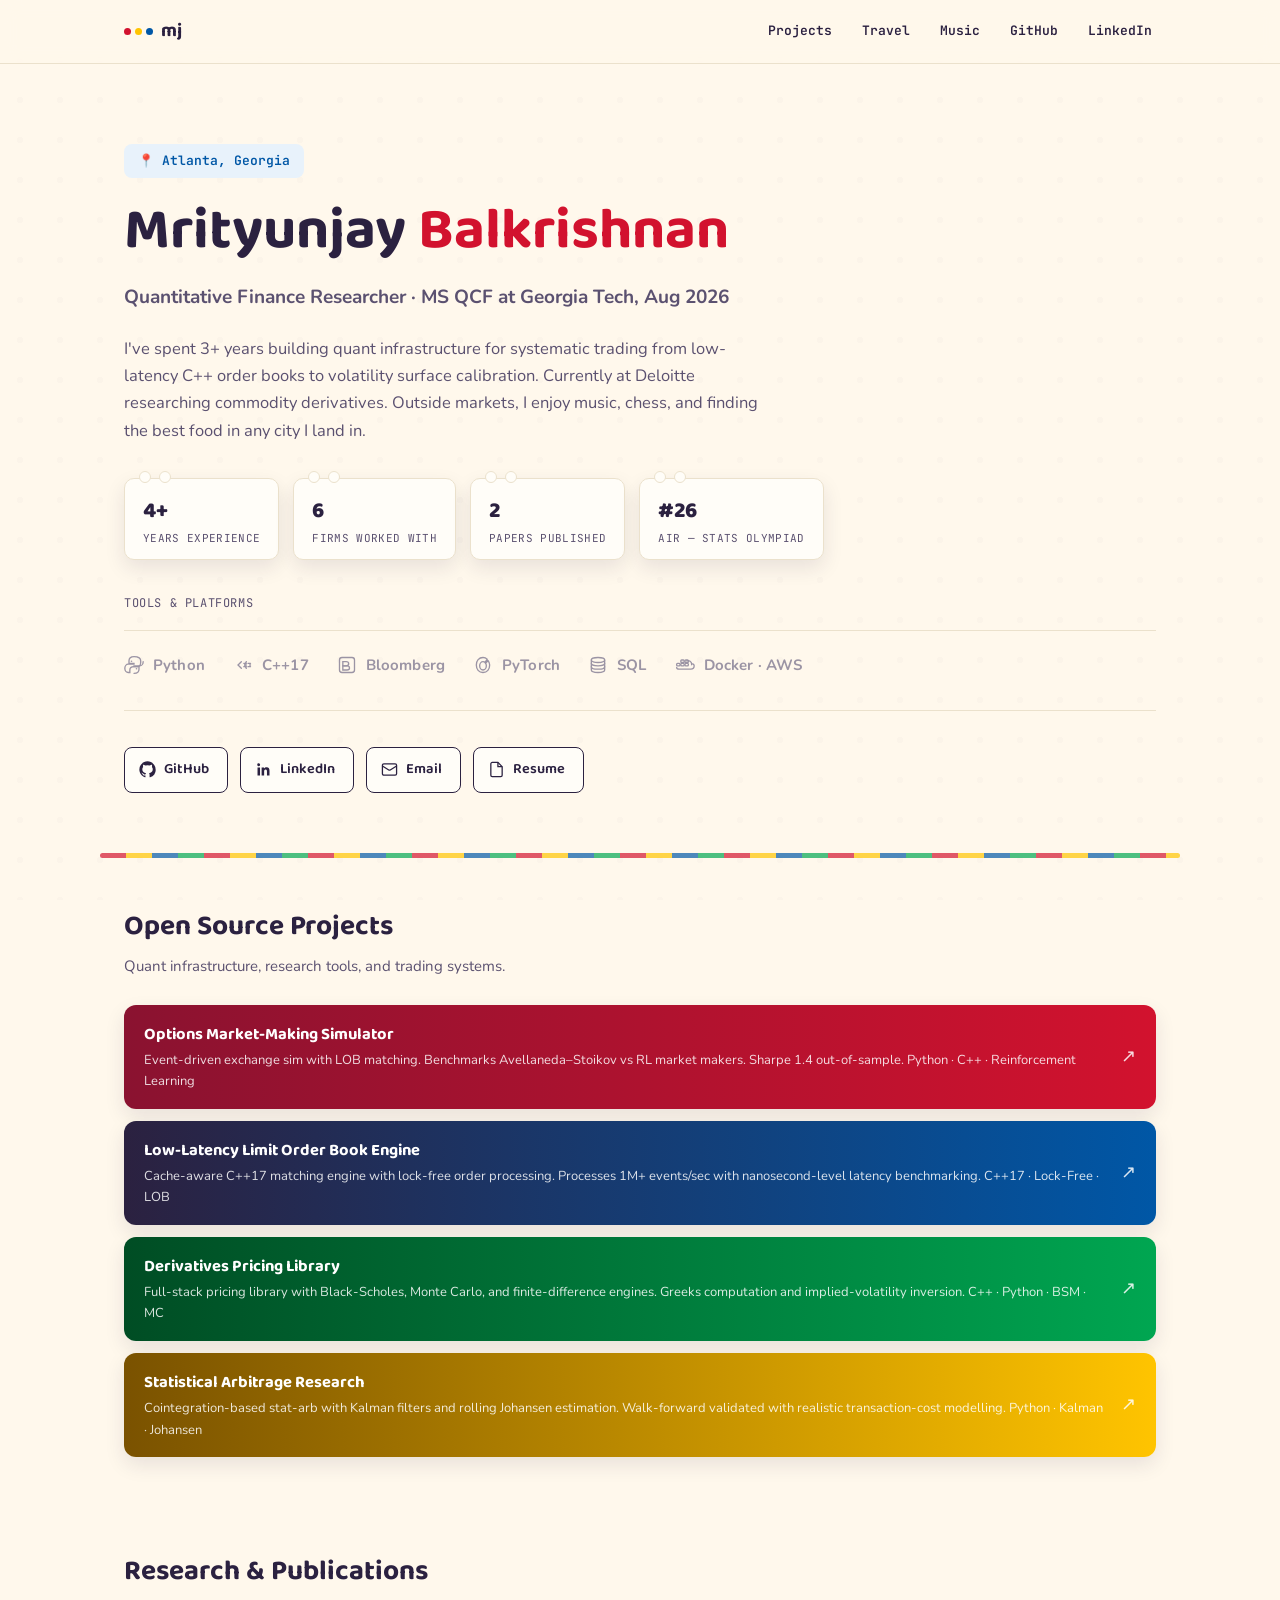
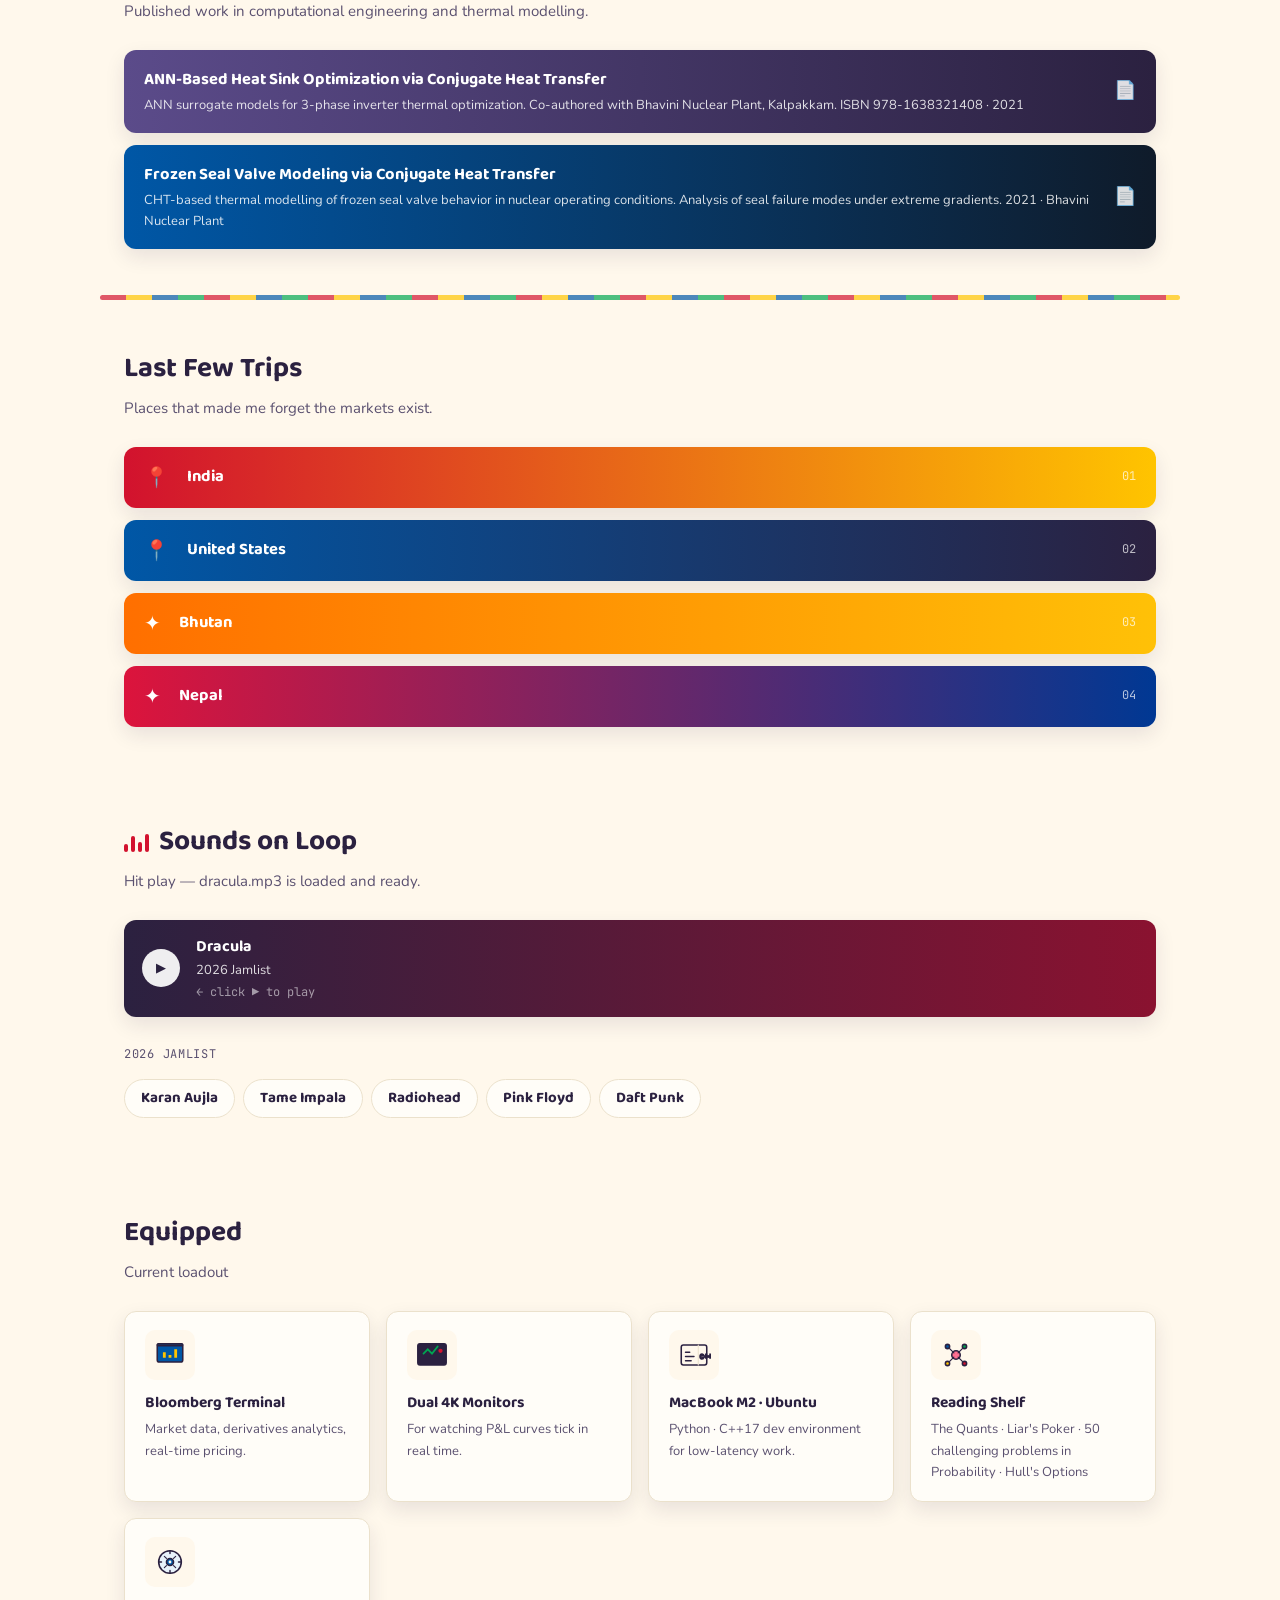
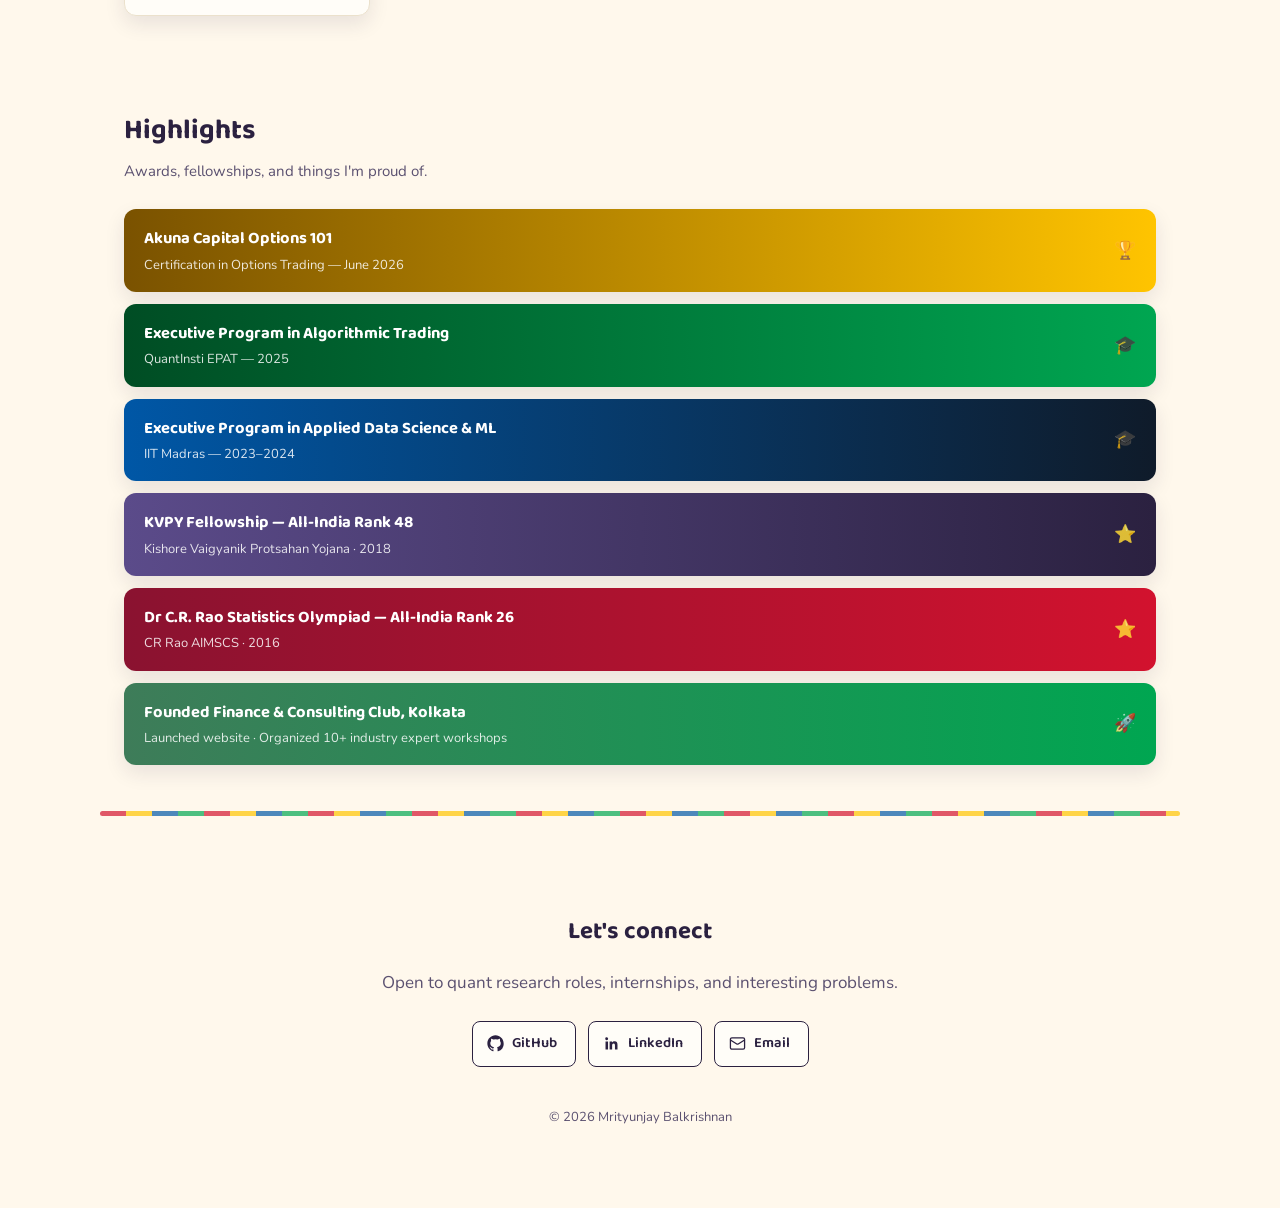
==== index.html @ e0da4887 "Update index.html" ====
<!DOCTYPE html>
<html lang="en">
<head>
<meta charset="UTF-8">
<meta name="viewport" content="width=device-width, initial-scale=1.0">
<meta name="description" content="Mrityunjay Balkrishnan — Quantitative Finance researcher and systematic trader. Derivatives, volatility modeling, low-latency systems. MS QCF at Georgia Tech 2026.">
<meta name="msapplication-TileColor" content="#D2122E">
<meta name="theme-color" content="#FFF8EC">
<title>Mrityunjay Balkrishnan — Quantitative Finance</title>
<link rel="preconnect" href="https://fonts.googleapis.com">
<link href="https://fonts.googleapis.com/css2?family=Baloo+2:wght@500;600;700;800&family=Nunito:ital,wght@0,400;0,600;0,700;0,800;1,600&family=JetBrains+Mono:wght@400;600&display=swap" rel="stylesheet">
<style>
:root{
  --cream:#FFF8EC;
  --paper:#FFFDF8;
  --ink:#2B2140;
  --ink-soft:#5B5170;
  --brick-red:#D2122E;
  --brick-blue:#0057A6;
  --brick-yellow:#FFC400;
  --brick-green:#00A651;
  --pink:#FF6F91;
  --line:#EBE1CC;
  --shadow:0 8px 20px rgba(43,33,64,0.10);
}
*{box-sizing:border-box;}
html{scroll-behavior:smooth;}
body{
  margin:0;
  background:var(--cream);
  color:var(--ink);
  font-family:'Nunito',sans-serif;
  font-size:17px;
  line-height:1.65;
  overflow-x:hidden;
}
h1,h2,h3,.brand{font-family:'Baloo 2',cursive;font-weight:700;color:var(--ink);margin:0;}
.mono{font-family:'JetBrains Mono',monospace;}
a{color:inherit;}

/* dot-grid background */
.brick-bg{
  position:fixed;inset:0;z-index:-1;
  background-image:radial-gradient(circle at 20px 20px,rgba(43,33,64,0.03) 3px,transparent 3px);
  background-size:40px 40px;
  opacity:0.5;
}

/* ── NAV ─────────────────────────── */
nav{
  position:sticky;top:0;z-index:50;
  background:rgba(255,248,236,0.9);
  backdrop-filter:blur(10px);
  border-bottom:1.5px solid var(--line);
}
.nav-inner{
  max-width:1080px;margin:0 auto;padding:14px 24px;
  display:flex;align-items:center;justify-content:space-between;
}
.brand{font-size:19px;display:flex;align-items:center;gap:8px;}
.brand-studs{display:inline-flex;gap:4px;}
.brand-studs span{width:7px;height:7px;border-radius:50%;display:inline-block;}
.brand-studs span:nth-child(1){background:var(--brick-red);}
.brand-studs span:nth-child(2){background:var(--brick-yellow);}
.brand-studs span:nth-child(3){background:var(--brick-blue);}
.navlinks{display:flex;gap:22px;font-family:'JetBrains Mono',monospace;font-size:13px;font-weight:600;}
.navlinks a{text-decoration:none;padding:6px 4px;border-bottom:2px solid transparent;transition:border-color .2s,color .2s;}
.navlinks a:hover{border-color:var(--brick-red);color:var(--brick-red);}
@media(max-width:640px){.navlinks .hide-sm{display:none;}}

/* ── HERO ────────────────────────── */
.hero{position:relative;max-width:1080px;margin:0 auto;padding:80px 24px 60px;}
.eyebrow{
  display:inline-flex;align-items:center;gap:8px;
  font-family:'JetBrains Mono',monospace;font-size:13px;font-weight:600;
  color:var(--brick-blue);background:#E8F2FB;padding:6px 14px;border-radius:8px;margin-bottom:22px;
}
.hero h1{font-size:clamp(36px,5.5vw,58px);line-height:1.08;margin-bottom:8px;}
.hero h1 .accent{color:var(--brick-red);}
.hero-role{font-size:clamp(16px,2vw,19px);color:var(--ink-soft);font-weight:700;margin-bottom:22px;}
.hero-intro{max-width:640px;font-size:16.5px;color:var(--ink-soft);margin-bottom:34px;}

/* stat bricks */
.stat-row{display:flex;flex-wrap:wrap;gap:14px;margin-bottom:34px;}
.stat-brick{
  position:relative;background:var(--paper);border:1.5px solid var(--line);
  border-radius:10px;padding:14px 18px 12px;box-shadow:var(--shadow);min-width:150px;
}
.stat-brick .studs{position:absolute;top:-8px;left:14px;display:flex;gap:8px;}
.stat-brick .studs span{width:12px;height:12px;border-radius:50%;border:1.5px solid var(--line);background:var(--paper);display:block;}
.stat-brick .num{font-family:'Baloo 2',cursive;font-size:22px;font-weight:800;}
.stat-brick .label{font-family:'JetBrains Mono',monospace;font-size:11px;color:var(--ink-soft);text-transform:uppercase;letter-spacing:.03em;}

/* tools row */
.tools-label{font-family:'JetBrains Mono',monospace;font-size:12px;color:var(--ink-soft);text-transform:uppercase;letter-spacing:.05em;margin-bottom:16px;}
.tools-row{
  display:flex;flex-wrap:wrap;align-items:center;gap:28px;
  padding:22px 0 32px;border-top:1.5px solid var(--line);border-bottom:1.5px solid var(--line);
  margin-bottom:36px;
}
.tool-mark{display:flex;align-items:center;gap:9px;color:#8a8398;opacity:.85;transition:opacity .15s,color .15s;}
.tool-mark:hover{opacity:1;color:var(--ink);}
.tool-mark svg{display:block;}
.tool-mark .tool-name{font-weight:700;font-size:15px;letter-spacing:.01em;}

/* social buttons */
.social-row{display:flex;gap:12px;flex-wrap:wrap;}
.social-btn{
  display:inline-flex;align-items:center;gap:8px;text-decoration:none;
  font-family:'Baloo 2',cursive;font-weight:600;font-size:14.5px;
  padding:10px 18px 10px 14px;border-radius:8px;border:1.5px solid var(--ink);
  background:var(--paper);color:var(--ink);transition:background .15s,color .15s;
}
.social-btn:hover{background:var(--ink);color:var(--cream);}
.social-btn svg{display:block;flex-shrink:0;}

/* ── SECTIONS ────────────────────── */
.section{max-width:1080px;margin:0 auto;padding:46px 24px;}
.section-head{margin-bottom:26px;}
.section-head h2{font-size:clamp(22px,3vw,28px);}
.section-sub{color:var(--ink-soft);font-size:15px;margin-top:4px;}

/* LEGO stripe divider */
.divider{
  height:5px;max-width:1080px;margin:0 auto;
  background:repeating-linear-gradient(90deg,var(--brick-red) 0 26px,var(--brick-yellow) 26px 52px,var(--brick-blue) 52px 78px,var(--brick-green) 78px 104px);
  border-radius:3px;opacity:.7;
}

/* EQ animation for Music header */
.section-eq{display:inline-flex;align-items:flex-end;gap:3px;height:20px;margin-right:10px;vertical-align:middle;}
.section-eq span{width:4px;background:var(--brick-red);border-radius:2px;display:inline-block;animation:eqBounce 1s ease-in-out infinite;}
.section-eq span:nth-child(1){height:8px;animation-delay:-0.9s;}
.section-eq span:nth-child(2){height:16px;animation-delay:-0.5s;}
.section-eq span:nth-child(3){height:10px;animation-delay:-0.7s;}
.section-eq span:nth-child(4){height:18px;animation-delay:-0.2s;}
@keyframes eqBounce{0%,100%{transform:scaleY(0.4);}50%{transform:scaleY(1);}}

/* ── RECT ROWS (Projects, Research, Highlights) ── */
.rect-list{display:flex;flex-direction:column;gap:12px;}
.rect-row{
  display:flex;align-items:center;gap:16px;border-radius:12px;padding:16px 20px;
  color:#fff;box-shadow:var(--shadow);text-decoration:none;
  opacity:0;transform:translateX(-12px);
  transition:transform .5s ease,opacity .5s ease,box-shadow .2s;
}
.rect-row.revealed{opacity:1;transform:translateX(0);}
a.rect-row:hover{box-shadow:0 14px 26px rgba(43,33,64,.22);}
.rect-info{flex:1;min-width:0;}
.rect-title{font-family:'Baloo 2',cursive;font-weight:700;font-size:16.5px;}
.rect-desc{font-size:13px;color:rgba(255,255,255,.85);margin-top:2px;}
.rect-arrow{flex-shrink:0;opacity:.85;font-size:18px;}

/* ── SONG ROWS (Music) ── */
.song-list{display:flex;flex-direction:column;gap:12px;margin-bottom:28px;}
.song-row{
  display:flex;align-items:center;gap:16px;border-radius:12px;padding:14px 18px;
  color:#fff;box-shadow:var(--shadow);
  opacity:0;transform:translateX(-12px);
  transition:transform .5s ease,opacity .5s ease;
}
.song-row.revealed{opacity:1;transform:translateX(0);}
.play-btn{
  width:38px;height:38px;border-radius:50%;flex-shrink:0;cursor:pointer;
  background:rgba(255,255,255,.92);color:var(--ink);border:none;padding:0;
  display:flex;align-items:center;justify-content:center;font-size:13px;font-family:inherit;
  transition:transform .15s,background .15s;
}
.play-btn:hover{transform:scale(1.08);}
.play-btn.playing{background:var(--brick-yellow);}
.song-info{flex:1;min-width:0;}
.song-title{font-family:'Baloo 2',cursive;font-weight:700;font-size:16px;}
.song-artist{font-size:13px;color:rgba(255,255,255,.85);}
.song-note{font-size:12px;color:rgba(255,255,255,.55);margin-top:2px;font-family:'JetBrains Mono',monospace;}

/* Jamlist artist pills */
.jam-label{font-family:'JetBrains Mono',monospace;font-size:12px;color:var(--ink-soft);text-transform:uppercase;letter-spacing:.06em;margin-bottom:14px;}
.jam-grid{display:flex;flex-wrap:wrap;gap:8px;}
.jam-pill{
  font-family:'Baloo 2',cursive;font-weight:700;font-size:15px;
  background:var(--paper);border:1.5px solid var(--line);
  border-radius:100px;padding:6px 16px;color:var(--ink);
  transition:background .15s,border-color .15s;cursor:default;
}
.jam-pill:hover{background:var(--ink);color:var(--cream);border-color:var(--ink);}

/* ── TRIP ROWS (Travel) ── */
.trip-list{display:flex;flex-direction:column;gap:12px;}
.trip-row{
  display:flex;align-items:center;gap:18px;border-radius:12px;
  padding:14px 20px;box-shadow:var(--shadow);color:#fff;
  opacity:0;transform:translateX(-12px);
  transition:transform .5s ease,opacity .5s ease;
}
.trip-row.revealed{opacity:1;transform:translateX(0);}
.trip-row .pin{font-size:20px;flex-shrink:0;}
.trip-row .trip-name{font-family:'Baloo 2',cursive;font-weight:700;font-size:16.5px;flex:1;}
.trip-row .trip-idx{font-family:'JetBrains Mono',monospace;font-size:12px;color:rgba(255,255,255,.7);}

/* ── WISH-CARDS (Stack/Equipped) ── */
.wish-grid{display:grid;grid-template-columns:repeat(auto-fill,minmax(210px,1fr));gap:16px;}
.wish-card{
  background:var(--paper);border:1.5px solid var(--line);border-radius:12px;padding:18px 20px;
  box-shadow:var(--shadow);color:var(--ink);display:block;text-decoration:none;
  transition:transform .2s,opacity .4s,box-shadow .2s;
  opacity:0;transform:translateY(10px);
}
.wish-card.revealed{opacity:1;transform:translateY(0);}
.wish-card:hover{transform:translateY(-4px);box-shadow:0 14px 24px rgba(43,33,64,.18);}
.wish-card .icon-box{width:50px;height:50px;margin-bottom:10px;border-radius:10px;background:var(--cream);display:flex;align-items:center;justify-content:center;}
.wish-card h3{font-size:15.5px;margin-bottom:4px;}
.wish-card p{font-size:13px;color:var(--ink-soft);margin:0;}

/* ── FOOTER ────────────────────── */
footer{max-width:1080px;margin:60px auto 0;padding:36px 24px 56px;text-align:center;}
footer h2{font-size:24px;margin-bottom:8px;}
footer p{color:var(--ink-soft);margin-bottom:24px;}

::selection{background:var(--brick-yellow);color:var(--ink);}
@media(prefers-reduced-motion:reduce){*{animation:none!important;transition:none!important;}}

/* ── RESPONSIVE ─────────────────── */
@media(max-width:600px){
  .hero{padding:56px 18px 40px;}
  .section{padding:34px 18px;}
  .stat-brick{min-width:0;flex:1 1 calc(50% - 7px);}
  .tools-row{gap:18px 24px;}
  .social-btn{flex:1 1 auto;justify-content:center;}
  .wish-grid{grid-template-columns:1fr 1fr;}
}
</style>
</head>
<body>

<div class="brick-bg"></div>

<!-- ── NAV ──────────────────────────────────────── -->
<nav>
  <div class="nav-inner">
    <div class="brand">
      <span class="brand-studs"><span></span><span></span><span></span></span>
      mj
    </div>
    <div class="navlinks">
      <a href="#projects" class="hide-sm">Projects</a>
      <a href="#travel" class="hide-sm">Travel</a>
      <a href="#music">Music</a>
      <a href="https://github.com/Mj2603" target="_blank" rel="noopener">GitHub</a>
      <a href="https://www.linkedin.com/in/mj2603/" target="_blank" rel="noopener">LinkedIn</a>
    </div>
  </div>
</nav>

<!-- ── HERO ─────────────────────────────────────── -->
<header class="hero">
  <span class="eyebrow">📍 Atlanta, Georgia</span>
  <h1>Mrityunjay <span class="accent">Balkrishnan</span></h1>
  <p class="hero-role">Quantitative Finance Researcher · MS QCF at Georgia Tech, Aug 2026</p>
  <p class="hero-intro">
    I've spent 3+ years building quant infrastructure for systematic trading from low-latency
    C++ order books to volatility surface calibration. Currently at Deloitte researching
    commodity derivatives. Outside markets, I enjoy music, chess, and finding the best food
    in any city I land in.
  </p>

  <div class="stat-row">
    <div class="stat-brick">
      <span class="studs"><span></span><span></span></span>
      <div class="num mono">4+</div>
      <div class="label">Years Experience</div>
    </div>
    <div class="stat-brick">
      <span class="studs"><span></span><span></span></span>
      <div class="num mono">6</div>
      <div class="label">Firms Worked With</div>
    </div>
    <div class="stat-brick">
      <span class="studs"><span></span><span></span></span>
      <div class="num mono">2</div>
      <div class="label">Papers Published</div>
    </div>
    <div class="stat-brick">
      <span class="studs"><span></span><span></span></span>
      <div class="num mono">#26</div>
      <div class="label">AIR — Stats Olympiad</div>
    </div>
  </div>

  <div class="tools-label">Tools &amp; Platforms</div>
  <div class="tools-row">
    <!-- Python -->
    <div class="tool-mark" title="Python">
      <svg width="20" height="20" viewBox="0 0 24 24" fill="none" stroke="currentColor" stroke-width="1.6" stroke-linecap="round">
        <path d="M12 2C8 2 6 4 6 7v3h6v1H5c-2 0-4 2-4 5s2 5 4 5h2v-3c0-3 2-4 5-4h4c2 0 4-2 4-5V7c0-3-2-5-8-5z"/>
        <path d="M12 22c4 0 6-2 6-5v-3h-6v-1h7c2 0 4-2 4-5"/>
        <circle cx="9" cy="7.5" r="1" fill="currentColor" stroke="none"/>
        <circle cx="15" cy="16.5" r="1" fill="currentColor" stroke="none"/>
      </svg>
      <span class="tool-name">Python</span>
    </div>
    <!-- C++ -->
    <div class="tool-mark" title="C++17">
      <svg width="20" height="20" viewBox="0 0 24 24" fill="none" stroke="currentColor" stroke-width="1.6" stroke-linecap="round">
        <path d="M10 8L6 12l4 4"/><path d="M16 8l-2 4 2 4"/>
        <path d="M18 10h3M18 14h3M20 12h1M13 10h3M13 14h3M15 12h1"/>
      </svg>
      <span class="tool-name">C++17</span>
    </div>
    <!-- Bloomberg -->
    <div class="tool-mark" title="Bloomberg">
      <svg width="20" height="20" viewBox="0 0 24 24" fill="none" stroke="currentColor" stroke-width="1.6" stroke-linecap="round">
        <rect x="3" y="3" width="18" height="18" rx="3"/>
        <path d="M7 8h4c2 0 3 1 3 2.5S13 13 11 13H7V8z"/><path d="M7 13h5c2 0 3 1 3 2.5S14 18 12 18H7V13z"/>
      </svg>
      <span class="tool-name">Bloomberg</span>
    </div>
    <!-- PyTorch -->
    <div class="tool-mark" title="PyTorch">
      <svg width="20" height="20" viewBox="0 0 24 24" fill="none" stroke="currentColor" stroke-width="1.6" stroke-linecap="round">
        <path d="M12 3C7 3 4 7 4 12s3 9 8 9 8-4 8-9c0-2-1-4-2-5l-3 3c1 1 1 2 1 3 0 3-2 5-4 5s-4-2-4-5 2-5 4-5c1 0 2 .5 2.5 1L17 5c-1-1-3-2-5-2z"/>
        <circle cx="17" cy="7" r="1.5" fill="currentColor" stroke="none"/>
      </svg>
      <span class="tool-name">PyTorch</span>
    </div>
    <!-- SQL -->
    <div class="tool-mark" title="SQL">
      <svg width="20" height="20" viewBox="0 0 24 24" fill="none" stroke="currentColor" stroke-width="1.6" stroke-linecap="round">
        <ellipse cx="12" cy="6" rx="8" ry="3"/>
        <path d="M4 6v4c0 1.66 3.58 3 8 3s8-1.34 8-3V6"/>
        <path d="M4 10v4c0 1.66 3.58 3 8 3s8-1.34 8-3v-4"/>
        <path d="M4 14v4c0 1.66 3.58 3 8 3s8-1.34 8-3v-4"/>
      </svg>
      <span class="tool-name">SQL</span>
    </div>
    <!-- Docker -->
    <div class="tool-mark" title="Docker / AWS">
      <svg width="20" height="20" viewBox="0 0 24 24" fill="none" stroke="currentColor" stroke-width="1.6" stroke-linecap="round">
        <rect x="2" y="10" width="4" height="3" rx="1"/><rect x="7" y="10" width="4" height="3" rx="1"/>
        <rect x="12" y="10" width="4" height="3" rx="1"/><rect x="7" y="6" width="4" height="3" rx="1"/>
        <rect x="12" y="6" width="4" height="3" rx="1"/>
        <path d="M2 15c0 1 1 2 3 2h14c3 0 4-2 4-4s-2-3-3-2c0-3-3-5-6-4"/>
      </svg>
      <span class="tool-name">Docker · AWS</span>
    </div>
  </div>

  <div class="social-row">
    <a class="social-btn" href="https://github.com/Mj2603" target="_blank" rel="noopener">
      <svg width="17" height="17" viewBox="0 0 24 24" fill="currentColor"><path d="M12 .5C5.65.5.5 5.66.5 12.03c0 5.1 3.29 9.42 7.86 10.95.57.1.79-.25.79-.55v-2.1c-3.2.7-3.87-1.4-3.87-1.4-.53-1.32-1.28-1.68-1.28-1.68-1.05-.72.08-.7.08-.7 1.16.08 1.77 1.2 1.77 1.2 1.03 1.77 2.7 1.26 3.36.96.1-.75.4-1.26.73-1.55-2.56-.29-5.26-1.28-5.26-5.7 0-1.26.45-2.29 1.19-3.1-.12-.29-.52-1.46.11-3.05 0 0 .97-.31 3.18 1.18a11 11 0 0 1 5.79 0c2.2-1.5 3.17-1.18 3.17-1.18.64 1.6.24 2.76.12 3.05.74.81 1.18 1.84 1.18 3.1 0 4.43-2.7 5.4-5.28 5.68.42.36.78 1.07.78 2.17v3.22c0 .3.21.66.8.55A10.53 10.53 0 0 0 23.5 12c0-6.35-5.15-11.5-11.5-11.5Z"/></svg>
      GitHub
    </a>
    <a class="social-btn" href="https://www.linkedin.com/in/mj2603/" target="_blank" rel="noopener">
      <svg width="17" height="17" viewBox="0 0 24 24" fill="currentColor"><path d="M20.45 20.45h-3.56v-5.57c0-1.33-.03-3.04-1.85-3.04-1.86 0-2.14 1.45-2.14 2.95v5.66H9.34V9h3.42v1.56h.05c.48-.9 1.64-1.85 3.38-1.85 3.6 0 4.27 2.37 4.27 5.46v6.28ZM5.34 7.43a2.07 2.07 0 1 1 0-4.13 2.07 2.07 0 0 1 0 4.13ZM7.12 20.45H3.56V9h3.56v11.45Z"/></svg>
      LinkedIn
    </a>
    <a class="social-btn" href="mailto:mrityunjay2603@gmail.com">
      <svg width="17" height="17" viewBox="0 0 24 24" fill="none" stroke="currentColor" stroke-width="1.8"><rect width="20" height="16" x="2" y="4" rx="2"/><path d="m22 7-8.97 5.7a1.94 1.94 0 0 1-2.06 0L2 7"/></svg>
      Email
    </a>
    <a class="social-btn" href="./resume.pdf" target="_blank" rel="noopener">
      <svg width="17" height="17" viewBox="0 0 24 24" fill="none" stroke="currentColor" stroke-width="1.8"><path d="M14 2H6a2 2 0 0 0-2 2v16a2 2 0 0 0 2 2h12a2 2 0 0 0 2-2V8z"/><polyline points="14 2 14 8 20 8"/></svg>
      Resume
    </a>
  </div>
</header>

<div class="divider"></div>

<!-- ── PROJECTS ──────────────────────────────────── -->
<section class="section" id="projects">
  <div class="section-head">
    <h2>Open Source Projects</h2>
    <p class="section-sub">Quant infrastructure, research tools, and trading systems.</p>
  </div>
  <div class="rect-list">
    <a class="rect-row" href="https://github.com/Mj2603/Options-Market-Making-Simulator-" target="_blank" rel="noopener" style="background:linear-gradient(90deg,#8a1230,#D2122E);">
      <div class="rect-info">
        <div class="rect-title">Options Market-Making Simulator</div>
        <div class="rect-desc">Event-driven exchange sim with LOB matching. Benchmarks Avellaneda–Stoikov vs RL market makers. Sharpe 1.4 out-of-sample. Python · C++ · Reinforcement Learning</div>
      </div>
      <span class="rect-arrow">↗</span>
    </a>
    <a class="rect-row" href="https://github.com/Mj2603/LowLatencyLOBEngine" target="_blank" rel="noopener" style="background:linear-gradient(90deg,#2B2140,#0057A6);">
      <div class="rect-info">
        <div class="rect-title">Low-Latency Limit Order Book Engine</div>
        <div class="rect-desc">Cache-aware C++17 matching engine with lock-free order processing. Processes 1M+ events/sec with nanosecond-level latency benchmarking. C++17 · Lock-Free · LOB</div>
      </div>
      <span class="rect-arrow">↗</span>
    </a>
    <a class="rect-row" href="https://github.com/Mj2603/Derivatives-Pricing-Library-C-" target="_blank" rel="noopener" style="background:linear-gradient(90deg,#004D24,#00A651);">
      <div class="rect-info">
        <div class="rect-title">Derivatives Pricing Library</div>
        <div class="rect-desc">Full-stack pricing library with Black-Scholes, Monte Carlo, and finite-difference engines. Greeks computation and implied-volatility inversion. C++ · Python · BSM · MC</div>
      </div>
      <span class="rect-arrow">↗</span>
    </a>
    <a class="rect-row" href="https://github.com/Mj2603/Statistical-Arbitrage-Research-" target="_blank" rel="noopener" style="background:linear-gradient(90deg,#7A5200,#FFC400);">
      <div class="rect-info">
        <div class="rect-title">Statistical Arbitrage Research</div>
        <div class="rect-desc">Cointegration-based stat-arb with Kalman filters and rolling Johansen estimation. Walk-forward validated with realistic transaction-cost modelling. Python · Kalman · Johansen</div>
      </div>
      <span class="rect-arrow">↗</span>
    </a>
  </div>
</section>

<!-- ── RESEARCH ──────────────────────────────────── -->
<section class="section" id="research">
  <div class="section-head">
    <h2>Research &amp; Publications</h2>
    <p class="section-sub">Published work in computational engineering and thermal modelling.</p>
  </div>
  <div class="rect-list">
    <div class="rect-row" style="background:linear-gradient(90deg,#5B4B8A,#2B2140);">
      <div class="rect-info">
        <div class="rect-title">ANN-Based Heat Sink Optimization via Conjugate Heat Transfer</div>
        <div class="rect-desc">ANN surrogate models for 3-phase inverter thermal optimization. Co-authored with Bhavini Nuclear Plant, Kalpakkam. ISBN 978-1638321408 · 2021</div>
      </div>
      <span class="rect-arrow">📄</span>
    </div>
    <div class="rect-row" style="background:linear-gradient(90deg,#0057A6,#0F1B2A);">
      <div class="rect-info">
        <div class="rect-title">Frozen Seal Valve Modeling via Conjugate Heat Transfer</div>
        <div class="rect-desc">CHT-based thermal modelling of frozen seal valve behavior in nuclear operating conditions. Analysis of seal failure modes under extreme gradients. 2021 · Bhavini Nuclear Plant</div>
      </div>
      <span class="rect-arrow">📄</span>
    </div>
  </div>
</section>

<div class="divider"></div>

<!-- ── TRAVEL ────────────────────────────────────── -->
<section class="section" id="travel">
  <div class="section-head">
    <h2>Last Few Trips</h2>
    <p class="section-sub">Places that made me forget the markets exist. <em></em></p>
  </div>
  <div class="trip-list">
    <div class="trip-row" style="background:linear-gradient(90deg,#D2122E,#FFC400);">
      <span class="pin">📍</span><span class="trip-name">India</span><span class="trip-idx mono">01</span>
    </div>
    <div class="trip-row" style="background:linear-gradient(90deg,#0057A6,#2B2140);">
      <span class="pin">📍</span><span class="trip-name">United States</span><span class="trip-idx mono">02</span>
    </div>
    <!-- Add your trips below — copy the line above, pick a gradient, change the name & number -->
    <div class="trip-row" style="background:linear-gradient(90deg,#FF6F00, #FFC107);">
      <span class="pin">✦</span><span class="trip-name">Bhutan</span><span class="trip-idx mono">03</span>
    </div>
    <div class="trip-row" style="background:linear-gradient(90deg,#DC143C, #003893);">
      <span class="pin">✦</span><span class="trip-name">Nepal</span><span class="trip-idx mono">04</span>
    </div>
  </div>
</section>

<!-- ── MUSIC / JAMLIST ───────────────────────────── -->
<section class="section" id="music">
  <div class="section-head">
    <h2><span class="section-eq" id="eq"><span></span><span></span><span></span><span></span></span>Sounds on Loop</h2>
    <p class="section-sub">Hit play — dracula.mp3 is loaded and ready.</p>
  </div>

  <!-- The ONE track we actually have as audio -->
  <div class="song-list">
    <div class="song-row" style="background:linear-gradient(90deg,#2B2140,#8a1230);">
      <button class="play-btn" id="playDracula" aria-label="Play Dracula">▶</button>
      <div class="song-info">
        <div class="song-title">Dracula</div>
        <div class="song-artist">2026 Jamlist</div>
        <div class="song-note">← click ▶ to play</div>
      </div>
    </div>
  </div>

  <!-- 2026 Jamlist — visual artist pills -->
  <div class="jam-label">2026 Jamlist</div>
  <div class="jam-grid">
    <span class="jam-pill">Karan Aujla</span>
    <span class="jam-pill">Tame Impala</span>
    <span class="jam-pill">Radiohead</span>
    <span class="jam-pill">Pink Floyd</span>
    <span class="jam-pill">Daft Punk</span>
  </div>
</section>

<!-- ── EQUIPPED / STACK ──────────────────────────── -->
<section class="section" id="stack">
  <div class="section-head">
    <h2>Equipped</h2>
    <p class="section-sub">Current loadout </p>
  </div>
  <div class="wish-grid">

    <div class="wish-card">
      <span class="icon-box">
        <svg width="34" height="34" viewBox="0 0 48 48" fill="none" stroke="#2B2140" stroke-width="2.2" stroke-linecap="round">
          <rect x="6" y="8" width="36" height="26" rx="3" fill="#0057A6"/><rect x="6" y="8" width="36" height="3" rx="2" fill="#1a3a6b"/>
          <path d="M14 20h4v8h-4zM22 24h4v4h-4zM30 16h4v12h-4z" fill="#FFC400" stroke="none"/>
        </svg>
      </span>
      <h3>Bloomberg Terminal</h3>
      <p>Market data, derivatives analytics, real-time pricing.</p>
    </div>

    <div class="wish-card">
      <span class="icon-box">
        <svg width="34" height="34" viewBox="0 0 48 48" fill="none" stroke="#2B2140" stroke-width="2.2" stroke-linecap="round">
          <rect x="4" y="8" width="40" height="30" rx="3" fill="#2B2140"/><path d="M12 22l6-6 6 6 8-10" stroke="#00A651" stroke-width="2.5"/>
          <circle cx="36" cy="18" r="3" fill="#D2122E" stroke="none"/>
        </svg>
      </span>
      <h3>Dual 4K Monitors</h3>
      <p>For watching P&amp;L curves tick in real time.</p>
    </div>

    <div class="wish-card">
      <span class="icon-box">
        <svg width="34" height="34" viewBox="0 0 48 48" fill="none" stroke="#2B2140" stroke-width="2.2" stroke-linecap="round">
          <rect x="6" y="10" width="36" height="28" rx="3" fill="#FFF8EC"/>
          <path d="M12 20h6M12 26h12M12 32h8" stroke="#2B2140" stroke-width="2"/>
          <path d="M30 10v28" stroke="#EBE1CC" stroke-width="1.5"/>
          <text x="32" y="30" font-size="10" fill="#D2122E" font-family="monospace" font-weight="bold">C++</text>
        </svg>
      </span>
      <h3>MacBook M2 · Ubuntu</h3>
      <p>Python · C++17 dev environment for low-latency work.</p>
    </div>

    <div class="wish-card">
      <span class="icon-box">
        <svg width="34" height="34" viewBox="0 0 48 48" fill="none" stroke="#2B2140" stroke-width="2.2" stroke-linecap="round">
          <circle cx="24" cy="24" r="6" fill="#FF6F91"/>
          <circle cx="12" cy="12" r="3" fill="#0057A6"/><line x1="15" y1="15" x2="21" y2="21" stroke-width="1.8"/>
          <circle cx="36" cy="12" r="3" fill="#00A651"/><line x1="33" y1="15" x2="27" y2="21" stroke-width="1.8"/>
          <circle cx="12" cy="36" r="3" fill="#FFC400"/><line x1="15" y1="33" x2="21" y2="27" stroke-width="1.8"/>
          <circle cx="36" cy="36" r="3" fill="#D2122E"/><line x1="33" y1="33" x2="27" y2="27" stroke-width="1.8"/>
        </svg>
      </span>

      <h3>Reading Shelf</h3>
      <p>The Quants · Liar's Poker · 50 challenging problems in Probability · Hull's Options</p>
    </div>

    <div class="wish-card">
      <span class="icon-box">
        <svg width="34" height="34" viewBox="0 0 48 48" fill="none" stroke="#2B2140" stroke-width="2.2" stroke-linecap="round">
          <circle cx="24" cy="24" r="16" fill="#E8F2FB"/>
          <path d="M24 8v4M24 36v4M8 24h4M36 24h4" stroke-width="2"/>
          <path d="M16 16l3 3M29 29l3 3M32 16l-3 3M19 29l-3 3" stroke-width="1.6"/>
          <circle cx="24" cy="24" r="5" fill="#0057A6"/>
          <circle cx="24" cy="24" r="2" fill="#FFF8EC" stroke="none"/>
        </svg>
      </span>
    </div>

  </div>
</section>

<!-- ── HIGHLIGHTS ─────────────────────────────────── -->
<section class="section" id="highlights">
  <div class="section-head">
    <h2>Highlights</h2>
    <p class="section-sub">Awards, fellowships, and things I'm proud of.</p>
  </div>
  <div class="rect-list">
    <div class="rect-row" style="background:linear-gradient(90deg,#7A5200,#FFC400);">
      <div class="rect-info">
        <div class="rect-title">Akuna Capital Options 101</div>
        <div class="rect-desc">Certification in Options Trading — June 2026</div>
      </div>
      <span class="rect-arrow">🏆</span>
    </div>
    <div class="rect-row" style="background:linear-gradient(90deg,#004D24,#00A651);">
      <div class="rect-info">
        <div class="rect-title">Executive Program in Algorithmic Trading</div>
        <div class="rect-desc">QuantInsti EPAT — 2025</div>
      </div>
      <span class="rect-arrow">🎓</span>
    </div>
    <div class="rect-row" style="background:linear-gradient(90deg,#0057A6,#0F1B2A);">
      <div class="rect-info">
        <div class="rect-title">Executive Program in Applied Data Science &amp; ML</div>
        <div class="rect-desc">IIT Madras — 2023–2024</div>
      </div>
      <span class="rect-arrow">🎓</span>
    </div>
    <div class="rect-row" style="background:linear-gradient(90deg,#5B4B8A,#2B2140);">
      <div class="rect-info">
        <div class="rect-title">KVPY Fellowship — All-India Rank 48</div>
        <div class="rect-desc">Kishore Vaigyanik Protsahan Yojana · 2018</div>
      </div>
      <span class="rect-arrow">⭐</span>
    </div>
    <div class="rect-row" style="background:linear-gradient(90deg,#8a1230,#D2122E);">
      <div class="rect-info">
        <div class="rect-title">Dr C.R. Rao Statistics Olympiad — All-India Rank 26</div>
        <div class="rect-desc">CR Rao AIMSCS · 2016</div>
      </div>
      <span class="rect-arrow">⭐</span>
    </div>
    <div class="rect-row" style="background:linear-gradient(90deg,#3E7C59,#00A651);">
      <div class="rect-info">
        <div class="rect-title">Founded Finance &amp; Consulting Club, Kolkata</div>
        <div class="rect-desc">Launched website · Organized 10+ industry expert workshops</div>
      </div>
      <span class="rect-arrow">🚀</span>
    </div>
  </div>
</section>

<div class="divider"></div>

<!-- ── FOOTER / CONNECT ──────────────────────────── -->
<footer id="connect">
  <h2>Let's connect</h2>
  <p>Open to quant research roles, internships, and interesting problems.</p>
  <div class="social-row" style="justify-content:center;">
    <a class="social-btn" href="https://github.com/Mj2603" target="_blank" rel="noopener">
      <svg width="17" height="17" viewBox="0 0 24 24" fill="currentColor"><path d="M12 .5C5.65.5.5 5.66.5 12.03c0 5.1 3.29 9.42 7.86 10.95.57.1.79-.25.79-.55v-2.1c-3.2.7-3.87-1.4-3.87-1.4-.53-1.32-1.28-1.68-1.28-1.68-1.05-.72.08-.7.08-.7 1.16.08 1.77 1.2 1.77 1.2 1.03 1.77 2.7 1.26 3.36.96.1-.75.4-1.26.73-1.55-2.56-.29-5.26-1.28-5.26-5.7 0-1.26.45-2.29 1.19-3.1-.12-.29-.52-1.46.11-3.05 0 0 .97-.31 3.18 1.18a11 11 0 0 1 5.79 0c2.2-1.5 3.17-1.18 3.17-1.18.64 1.6.24 2.76.12 3.05.74.81 1.18 1.84 1.18 3.1 0 4.43-2.7 5.4-5.28 5.68.42.36.78 1.07.78 2.17v3.22c0 .3.21.66.8.55A10.53 10.53 0 0 0 23.5 12c0-6.35-5.15-11.5-11.5-11.5Z"/></svg>
      GitHub
    </a>
    <a class="social-btn" href="https://www.linkedin.com/in/mj2603/" target="_blank" rel="noopener">
      <svg width="17" height="17" viewBox="0 0 24 24" fill="currentColor"><path d="M20.45 20.45h-3.56v-5.57c0-1.33-.03-3.04-1.85-3.04-1.86 0-2.14 1.45-2.14 2.95v5.66H9.34V9h3.42v1.56h.05c.48-.9 1.64-1.85 3.38-1.85 3.6 0 4.27 2.37 4.27 5.46v6.28ZM5.34 7.43a2.07 2.07 0 1 1 0-4.13 2.07 2.07 0 0 1 0 4.13ZM7.12 20.45H3.56V9h3.56v11.45Z"/></svg>
      LinkedIn
    </a>
    <a class="social-btn" href="mailto:mrityunjay2603@gmail.com">
      <svg width="17" height="17" viewBox="0 0 24 24" fill="none" stroke="currentColor" stroke-width="1.8"><rect width="20" height="16" x="2" y="4" rx="2"/><path d="m22 7-8.97 5.7a1.94 1.94 0 0 1-2.06 0L2 7"/></svg>
      Email
    </a>
  </div>
  <p style="margin-top:40px;font-size:13px;color:var(--ink-soft);">© 2026 Mrityunjay Balkrishnan</p>
</footer>

<!-- Audio element — file must be in repo root as dracula.mp3 -->
<audio id="draculaAudio" src="./dracula.mp3" loop preload="metadata"></audio>

<script>
/* ── Scroll-reveal (identical pattern to Ayush's) ── */
const revealObserver = new IntersectionObserver((entries) => {
  entries.forEach(e => {
    if (e.isIntersecting) {
      e.target.classList.add('revealed');
      revealObserver.unobserve(e.target);
    }
  });
}, { threshold: 0.15 });

document.querySelectorAll('.rect-row, .song-row, .trip-row, .wish-card').forEach((el, i) => {
  el.style.transitionDelay = (i % 6) * 55 + 'ms';
  revealObserver.observe(el);
});

/* ── Audio player ────────────────────────────────── */
const aud     = document.getElementById('draculaAudio');
const btn     = document.getElementById('playDracula');
const eqEl    = document.getElementById('eq');

function setPlaying(on) {
  if (on) {
    btn.textContent = '⏸';
    btn.classList.add('playing');
    eqEl.querySelectorAll('span').forEach(s => s.style.background = 'var(--brick-green)');
  } else {
    btn.textContent = '▶';
    btn.classList.remove('playing');
    eqEl.querySelectorAll('span').forEach(s => s.style.background = 'var(--brick-red)');
  }
}

btn.addEventListener('click', async () => {
  if (aud.paused) {
    try {
      await aud.play();
      setPlaying(true);
    } catch(err) {
      btn.textContent = '⚠';
      console.warn('Audio playback blocked:', err.message);
    }
  } else {
    aud.pause();
    setPlaying(false);
  }
});

aud.addEventListener('ended',   () => setPlaying(false));
aud.addEventListener('pause',   () => setPlaying(false));
aud.addEventListener('playing', () => setPlaying(true));
</script>

</body>
</html>
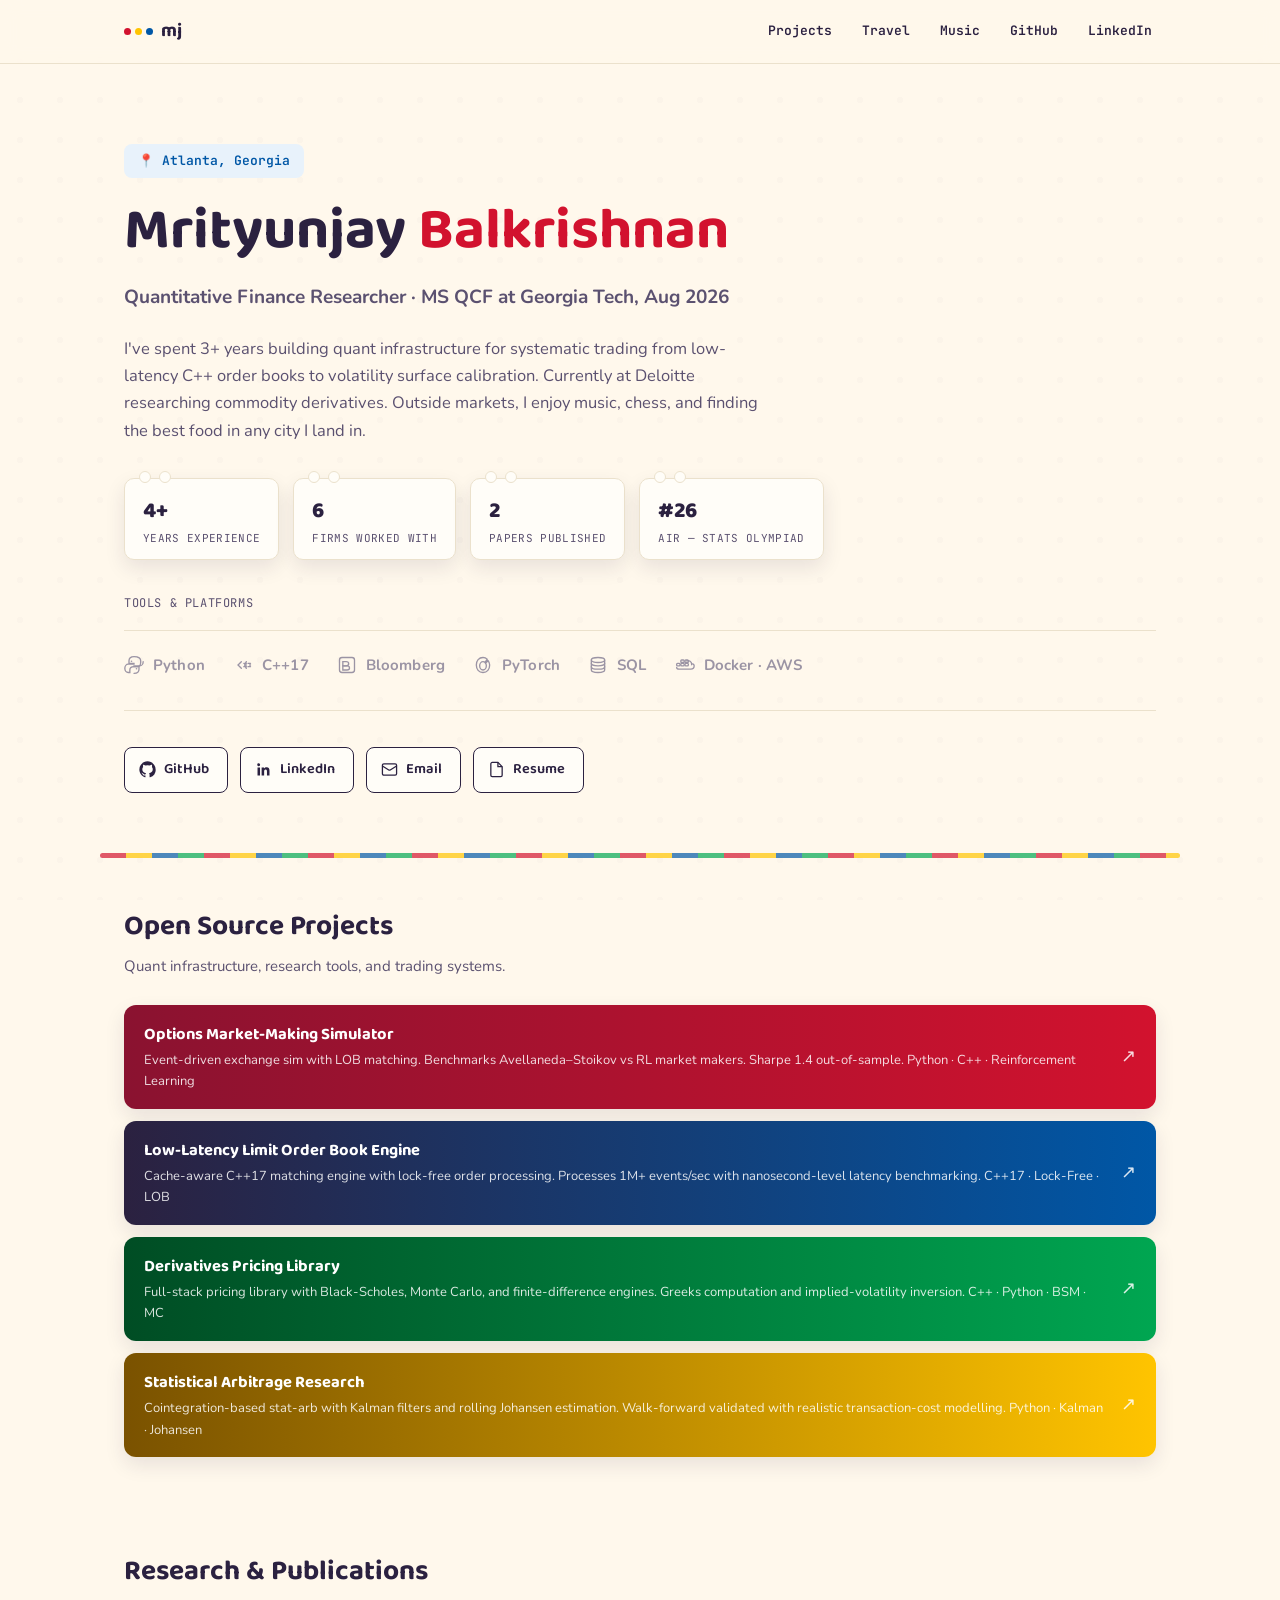
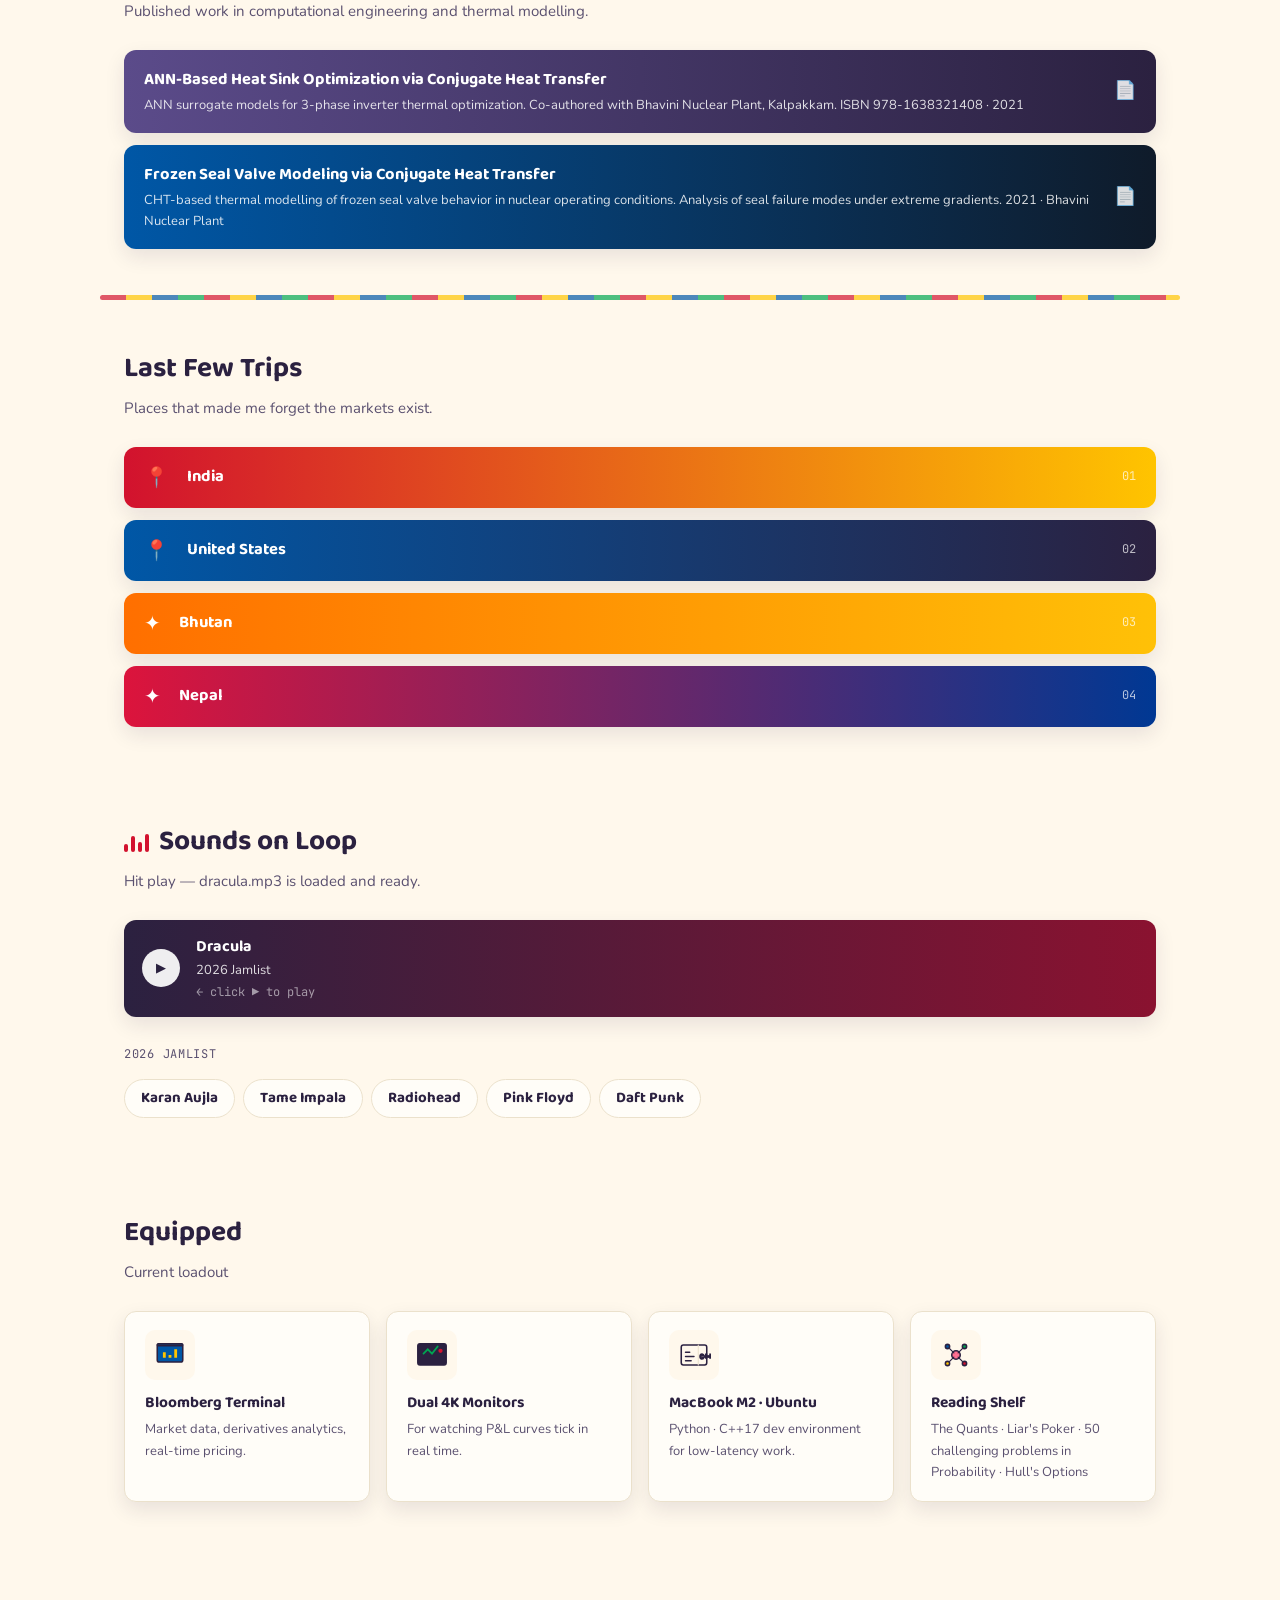
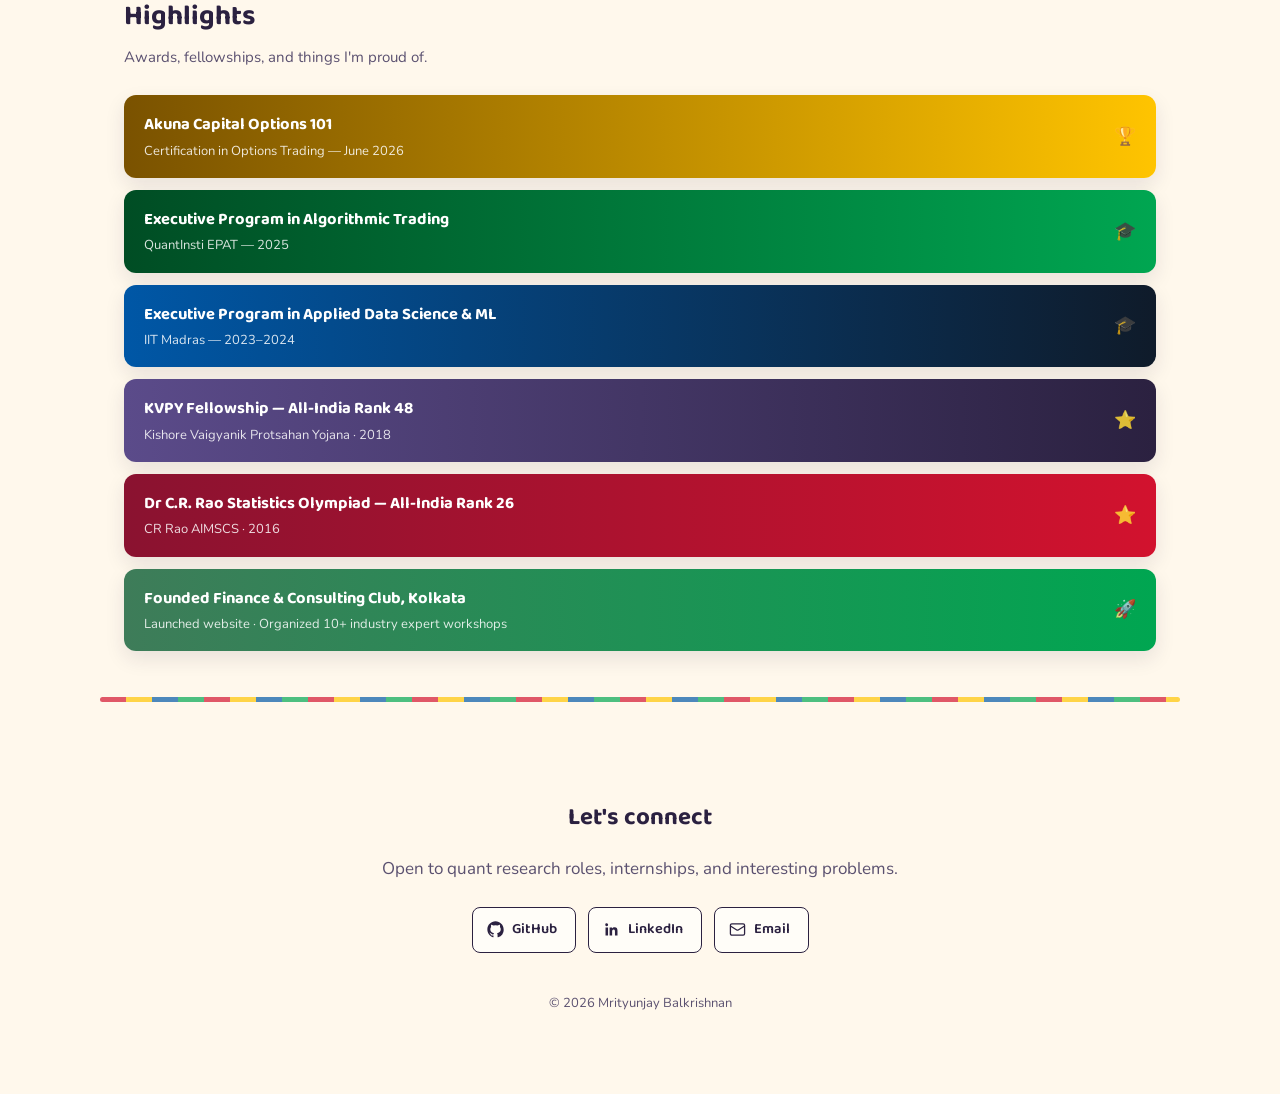
==== commit 34afdd72: "Update index.html" ====
--- a/index.html
+++ b/index.html
@@ -541,18 +541,6 @@
       <p>The Quants · Liar's Poker · 50 challenging problems in Probability · Hull's Options</p>
     </div>
 
-    <div class="wish-card">
-      <span class="icon-box">
-        <svg width="34" height="34" viewBox="0 0 48 48" fill="none" stroke="#2B2140" stroke-width="2.2" stroke-linecap="round">
-          <circle cx="24" cy="24" r="16" fill="#E8F2FB"/>
-          <path d="M24 8v4M24 36v4M8 24h4M36 24h4" stroke-width="2"/>
-          <path d="M16 16l3 3M29 29l3 3M32 16l-3 3M19 29l-3 3" stroke-width="1.6"/>
-          <circle cx="24" cy="24" r="5" fill="#0057A6"/>
-          <circle cx="24" cy="24" r="2" fill="#FFF8EC" stroke="none"/>
-        </svg>
-      </span>
-    </div>
-
   </div>
 </section>
 
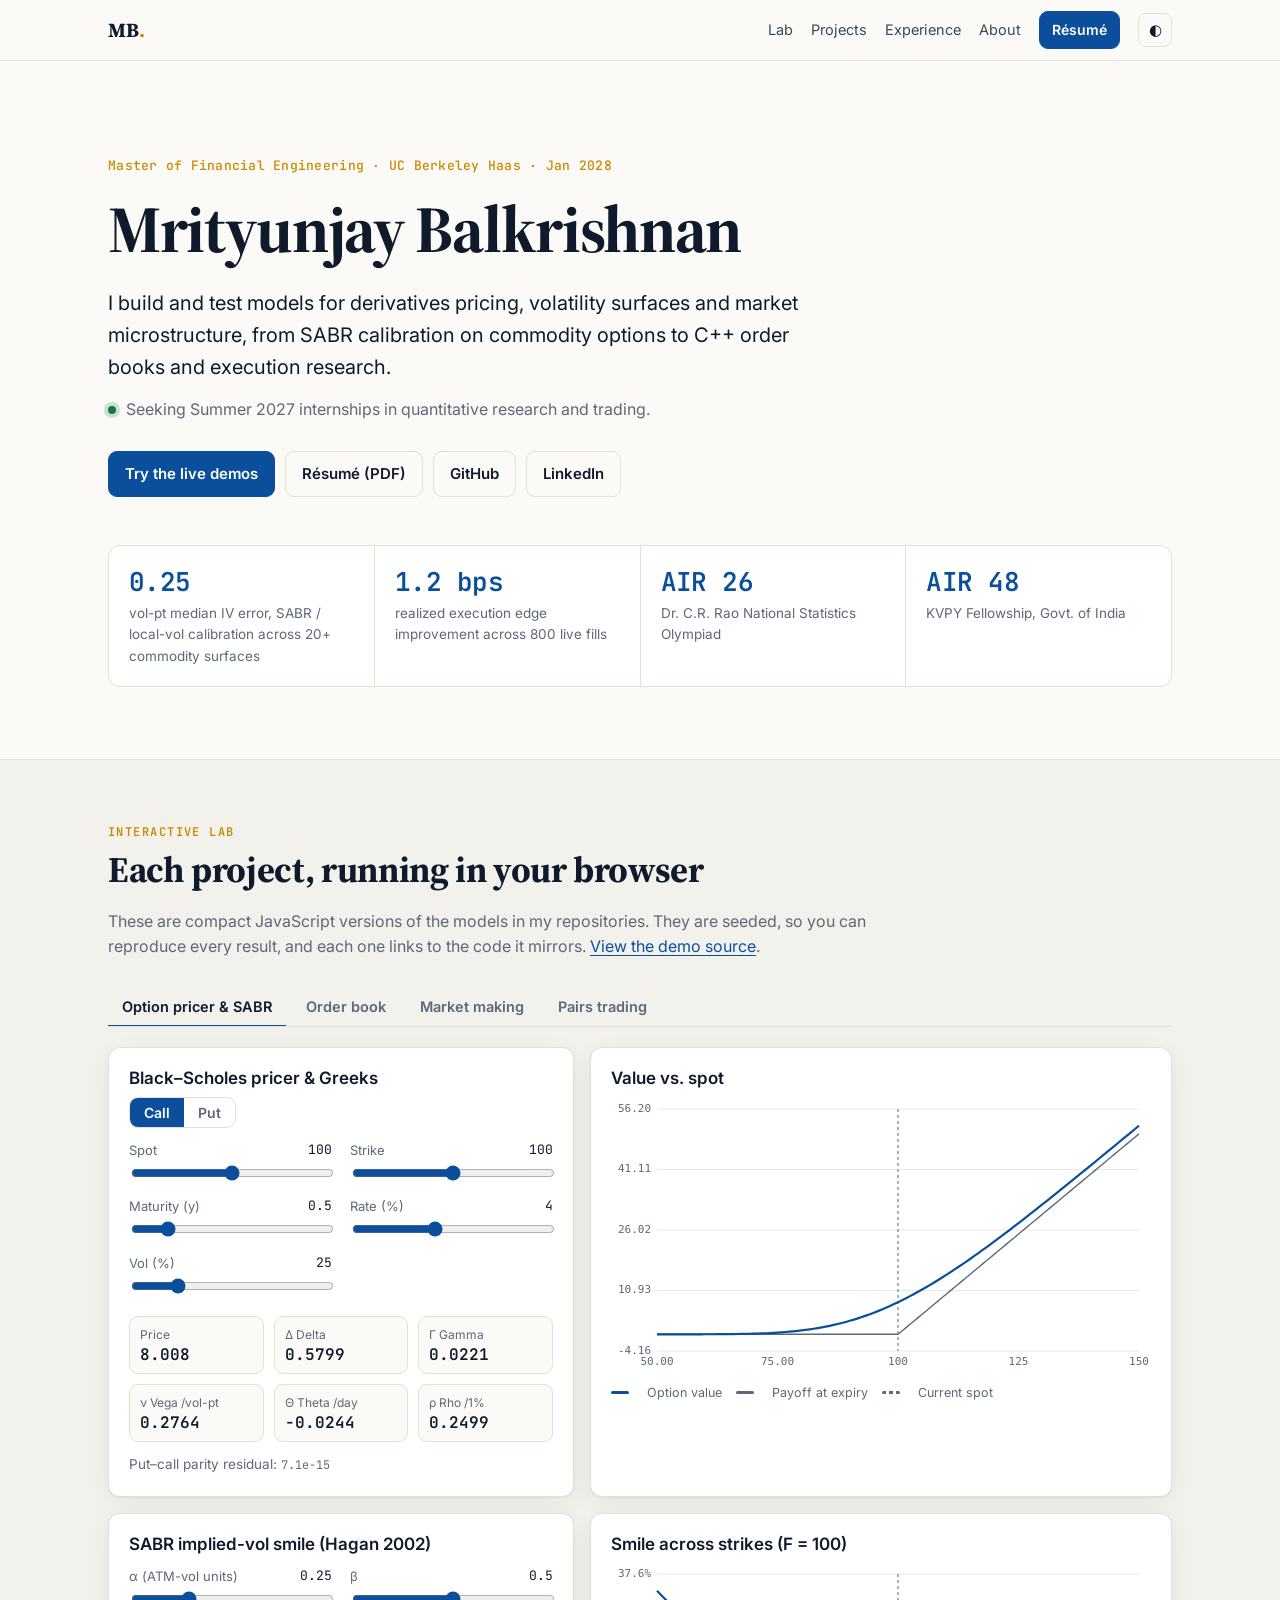
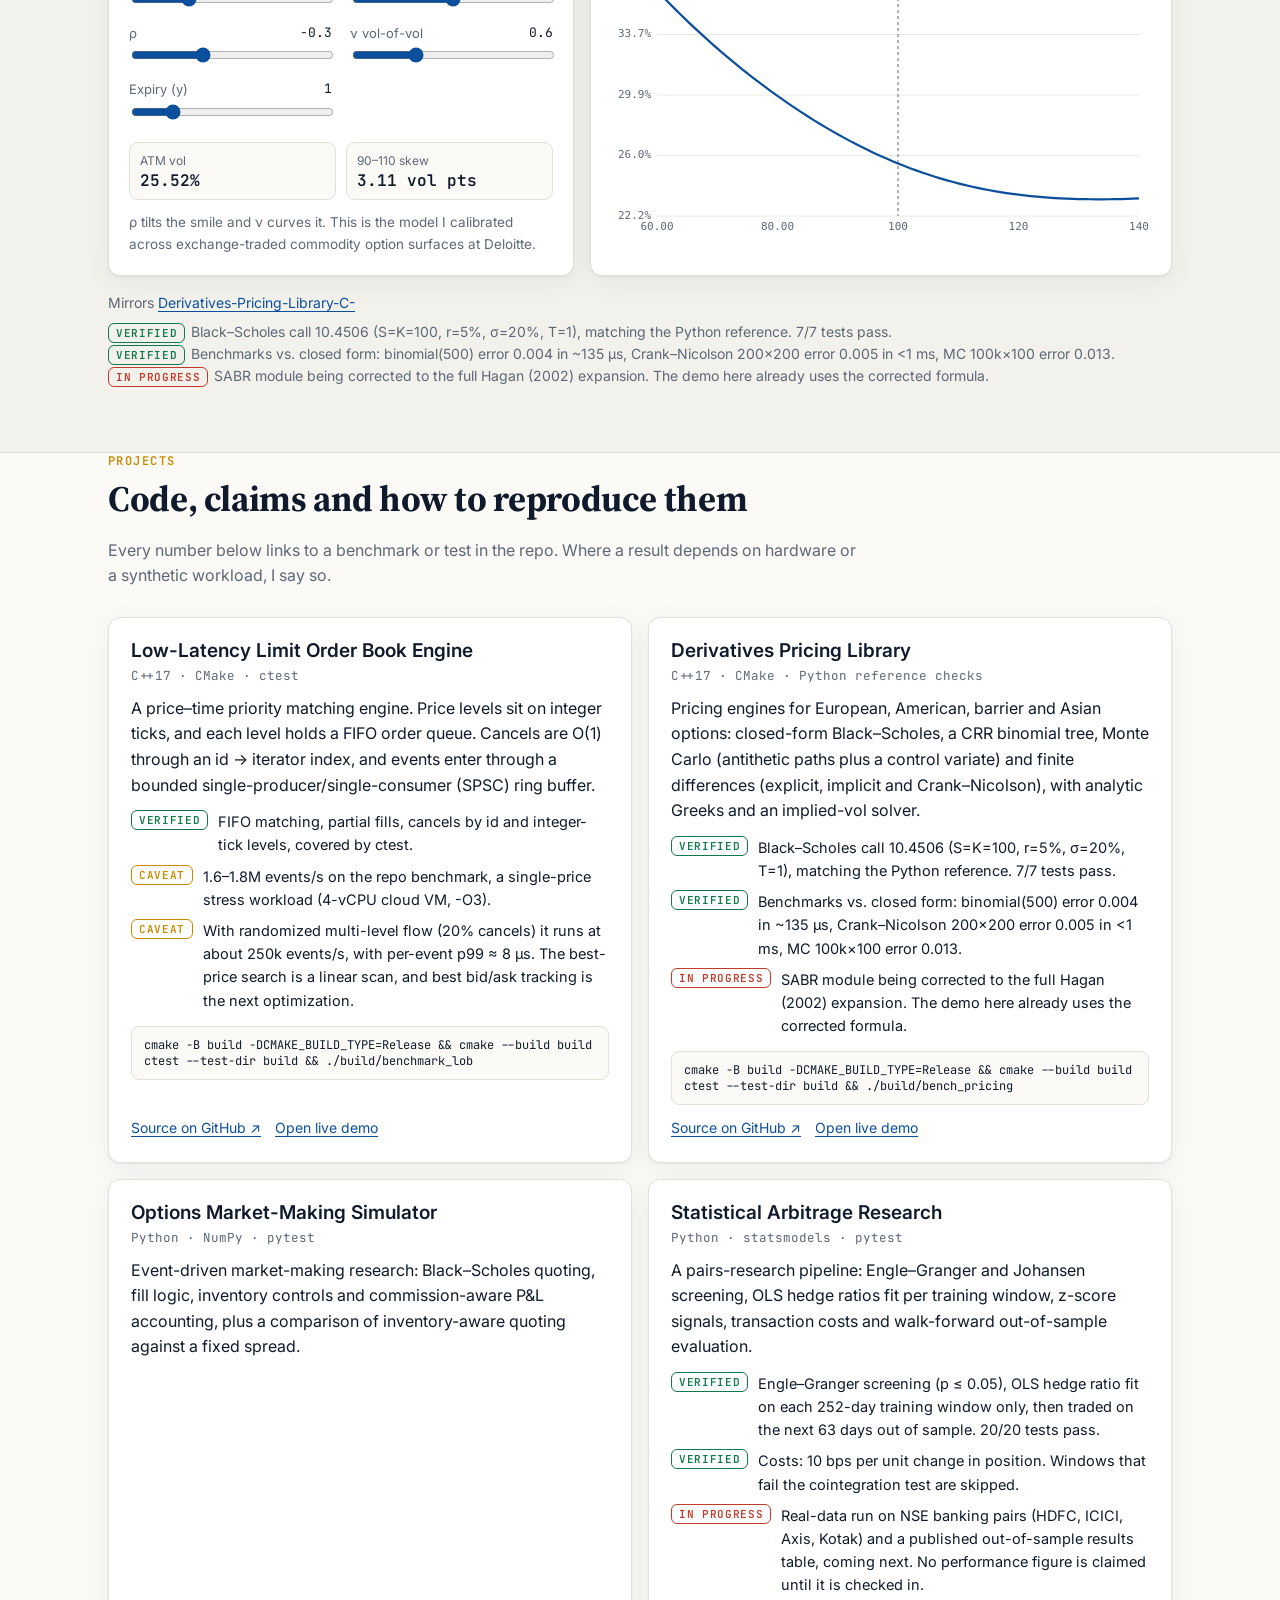
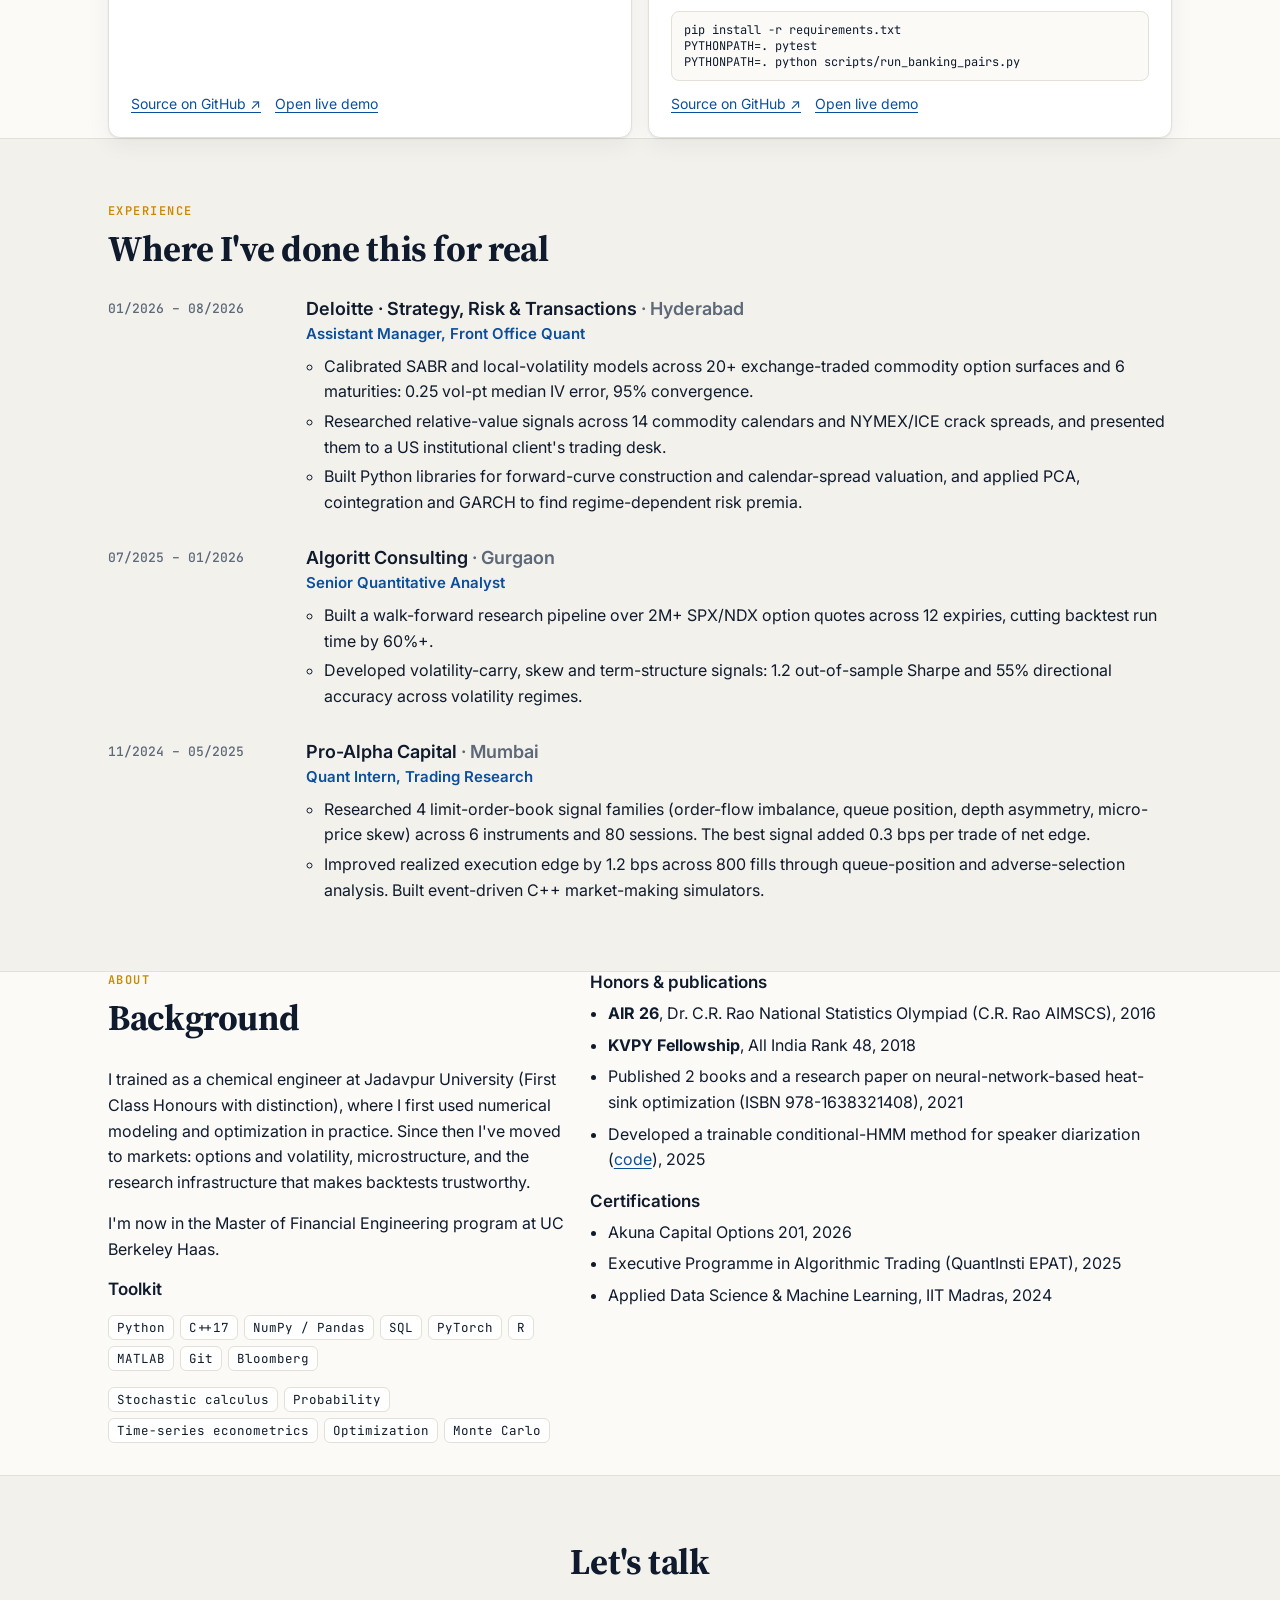
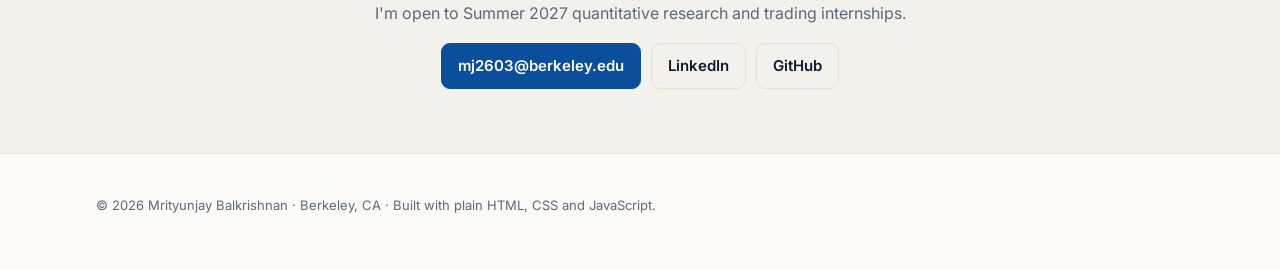
==== commit 6e4a6de4: "Redesign portfolio: interactive quant lab with verified project evidence - Add in-browser demos: Bla" ====
--- a/index.html
+++ b/index.html
@@ -3,677 +3,338 @@
 <head>
 <meta charset="UTF-8">
 <meta name="viewport" content="width=device-width, initial-scale=1.0">
-<meta name="description" content="Mrityunjay Balkrishnan — Quantitative Finance researcher and systematic trader. Derivatives, volatility modeling, low-latency systems. MS QCF at Georgia Tech 2026.">
-<meta name="msapplication-TileColor" content="#D2122E">
-<meta name="theme-color" content="#FFF8EC">
-<title>Mrityunjay Balkrishnan — Quantitative Finance</title>
+<title>Mrityunjay Balkrishnan · Quant Research</title>
+<meta name="description" content="Mrityunjay Balkrishnan: Master of Financial Engineering candidate at UC Berkeley Haas. Derivatives, volatility modeling, market microstructure and systematic research, with live in-browser demos of each project.">
+<meta property="og:title" content="Mrityunjay Balkrishnan · Quant Research">
+<meta property="og:description" content="Berkeley MFE candidate. Interactive demos: option pricer and SABR smile, price–time order book, Avellaneda–Stoikov market making, walk-forward pairs trading.">
+<meta property="og:type" content="website">
+<meta property="og:url" content="https://mj2603.github.io/">
+<meta name="theme-color" content="#0b1d33">
+<link rel="icon" href="data:image/svg+xml,%3Csvg xmlns='http://www.w3.org/2000/svg' viewBox='0 0 32 32'%3E%3Crect width='32' height='32' rx='7' fill='%23003262'/%3E%3Cpath d='M7 22V10l5 7 5-7v12M21 10v9a3 3 0 0 0 4 3' stroke='%23FDB515' stroke-width='2.4' fill='none' stroke-linecap='round' stroke-linejoin='round'/%3E%3C/svg%3E">
 <link rel="preconnect" href="https://fonts.googleapis.com">
-<link href="https://fonts.googleapis.com/css2?family=Baloo+2:wght@500;600;700;800&family=Nunito:ital,wght@0,400;0,600;0,700;0,800;1,600&family=JetBrains+Mono:wght@400;600&display=swap" rel="stylesheet">
-<style>
-:root{
-  --cream:#FFF8EC;
-  --paper:#FFFDF8;
-  --ink:#2B2140;
-  --ink-soft:#5B5170;
-  --brick-red:#D2122E;
-  --brick-blue:#0057A6;
-  --brick-yellow:#FFC400;
-  --brick-green:#00A651;
-  --pink:#FF6F91;
-  --line:#EBE1CC;
-  --shadow:0 8px 20px rgba(43,33,64,0.10);
-}
-*{box-sizing:border-box;}
-html{scroll-behavior:smooth;}
-body{
-  margin:0;
-  background:var(--cream);
-  color:var(--ink);
-  font-family:'Nunito',sans-serif;
-  font-size:17px;
-  line-height:1.65;
-  overflow-x:hidden;
-}
-h1,h2,h3,.brand{font-family:'Baloo 2',cursive;font-weight:700;color:var(--ink);margin:0;}
-.mono{font-family:'JetBrains Mono',monospace;}
-a{color:inherit;}
-
-/* dot-grid background */
-.brick-bg{
-  position:fixed;inset:0;z-index:-1;
-  background-image:radial-gradient(circle at 20px 20px,rgba(43,33,64,0.03) 3px,transparent 3px);
-  background-size:40px 40px;
-  opacity:0.5;
-}
-
-/* ── NAV ─────────────────────────── */
-nav{
-  position:sticky;top:0;z-index:50;
-  background:rgba(255,248,236,0.9);
-  backdrop-filter:blur(10px);
-  border-bottom:1.5px solid var(--line);
-}
-.nav-inner{
-  max-width:1080px;margin:0 auto;padding:14px 24px;
-  display:flex;align-items:center;justify-content:space-between;
-}
-.brand{font-size:19px;display:flex;align-items:center;gap:8px;}
-.brand-studs{display:inline-flex;gap:4px;}
-.brand-studs span{width:7px;height:7px;border-radius:50%;display:inline-block;}
-.brand-studs span:nth-child(1){background:var(--brick-red);}
-.brand-studs span:nth-child(2){background:var(--brick-yellow);}
-.brand-studs span:nth-child(3){background:var(--brick-blue);}
-.navlinks{display:flex;gap:22px;font-family:'JetBrains Mono',monospace;font-size:13px;font-weight:600;}
-.navlinks a{text-decoration:none;padding:6px 4px;border-bottom:2px solid transparent;transition:border-color .2s,color .2s;}
-.navlinks a:hover{border-color:var(--brick-red);color:var(--brick-red);}
-@media(max-width:640px){.navlinks .hide-sm{display:none;}}
-
-/* ── HERO ────────────────────────── */
-.hero{position:relative;max-width:1080px;margin:0 auto;padding:80px 24px 60px;}
-.eyebrow{
-  display:inline-flex;align-items:center;gap:8px;
-  font-family:'JetBrains Mono',monospace;font-size:13px;font-weight:600;
-  color:var(--brick-blue);background:#E8F2FB;padding:6px 14px;border-radius:8px;margin-bottom:22px;
-}
-.hero h1{font-size:clamp(36px,5.5vw,58px);line-height:1.08;margin-bottom:8px;}
-.hero h1 .accent{color:var(--brick-red);}
-.hero-role{font-size:clamp(16px,2vw,19px);color:var(--ink-soft);font-weight:700;margin-bottom:22px;}
-.hero-intro{max-width:640px;font-size:16.5px;color:var(--ink-soft);margin-bottom:34px;}
-
-/* stat bricks */
-.stat-row{display:flex;flex-wrap:wrap;gap:14px;margin-bottom:34px;}
-.stat-brick{
-  position:relative;background:var(--paper);border:1.5px solid var(--line);
-  border-radius:10px;padding:14px 18px 12px;box-shadow:var(--shadow);min-width:150px;
-}
-.stat-brick .studs{position:absolute;top:-8px;left:14px;display:flex;gap:8px;}
-.stat-brick .studs span{width:12px;height:12px;border-radius:50%;border:1.5px solid var(--line);background:var(--paper);display:block;}
-.stat-brick .num{font-family:'Baloo 2',cursive;font-size:22px;font-weight:800;}
-.stat-brick .label{font-family:'JetBrains Mono',monospace;font-size:11px;color:var(--ink-soft);text-transform:uppercase;letter-spacing:.03em;}
-
-/* tools row */
-.tools-label{font-family:'JetBrains Mono',monospace;font-size:12px;color:var(--ink-soft);text-transform:uppercase;letter-spacing:.05em;margin-bottom:16px;}
-.tools-row{
-  display:flex;flex-wrap:wrap;align-items:center;gap:28px;
-  padding:22px 0 32px;border-top:1.5px solid var(--line);border-bottom:1.5px solid var(--line);
-  margin-bottom:36px;
-}
-.tool-mark{display:flex;align-items:center;gap:9px;color:#8a8398;opacity:.85;transition:opacity .15s,color .15s;}
-.tool-mark:hover{opacity:1;color:var(--ink);}
-.tool-mark svg{display:block;}
-.tool-mark .tool-name{font-weight:700;font-size:15px;letter-spacing:.01em;}
-
-/* social buttons */
-.social-row{display:flex;gap:12px;flex-wrap:wrap;}
-.social-btn{
-  display:inline-flex;align-items:center;gap:8px;text-decoration:none;
-  font-family:'Baloo 2',cursive;font-weight:600;font-size:14.5px;
-  padding:10px 18px 10px 14px;border-radius:8px;border:1.5px solid var(--ink);
-  background:var(--paper);color:var(--ink);transition:background .15s,color .15s;
-}
-.social-btn:hover{background:var(--ink);color:var(--cream);}
-.social-btn svg{display:block;flex-shrink:0;}
-
-/* ── SECTIONS ────────────────────── */
-.section{max-width:1080px;margin:0 auto;padding:46px 24px;}
-.section-head{margin-bottom:26px;}
-.section-head h2{font-size:clamp(22px,3vw,28px);}
-.section-sub{color:var(--ink-soft);font-size:15px;margin-top:4px;}
-
-/* LEGO stripe divider */
-.divider{
-  height:5px;max-width:1080px;margin:0 auto;
-  background:repeating-linear-gradient(90deg,var(--brick-red) 0 26px,var(--brick-yellow) 26px 52px,var(--brick-blue) 52px 78px,var(--brick-green) 78px 104px);
-  border-radius:3px;opacity:.7;
-}
-
-/* EQ animation for Music header */
-.section-eq{display:inline-flex;align-items:flex-end;gap:3px;height:20px;margin-right:10px;vertical-align:middle;}
-.section-eq span{width:4px;background:var(--brick-red);border-radius:2px;display:inline-block;animation:eqBounce 1s ease-in-out infinite;}
-.section-eq span:nth-child(1){height:8px;animation-delay:-0.9s;}
-.section-eq span:nth-child(2){height:16px;animation-delay:-0.5s;}
-.section-eq span:nth-child(3){height:10px;animation-delay:-0.7s;}
-.section-eq span:nth-child(4){height:18px;animation-delay:-0.2s;}
-@keyframes eqBounce{0%,100%{transform:scaleY(0.4);}50%{transform:scaleY(1);}}
-
-/* ── RECT ROWS (Projects, Research, Highlights) ── */
-.rect-list{display:flex;flex-direction:column;gap:12px;}
-.rect-row{
-  display:flex;align-items:center;gap:16px;border-radius:12px;padding:16px 20px;
-  color:#fff;box-shadow:var(--shadow);text-decoration:none;
-  opacity:0;transform:translateX(-12px);
-  transition:transform .5s ease,opacity .5s ease,box-shadow .2s;
-}
-.rect-row.revealed{opacity:1;transform:translateX(0);}
-a.rect-row:hover{box-shadow:0 14px 26px rgba(43,33,64,.22);}
-.rect-info{flex:1;min-width:0;}
-.rect-title{font-family:'Baloo 2',cursive;font-weight:700;font-size:16.5px;}
-.rect-desc{font-size:13px;color:rgba(255,255,255,.85);margin-top:2px;}
-.rect-arrow{flex-shrink:0;opacity:.85;font-size:18px;}
-
-/* ── SONG ROWS (Music) ── */
-.song-list{display:flex;flex-direction:column;gap:12px;margin-bottom:28px;}
-.song-row{
-  display:flex;align-items:center;gap:16px;border-radius:12px;padding:14px 18px;
-  color:#fff;box-shadow:var(--shadow);
-  opacity:0;transform:translateX(-12px);
-  transition:transform .5s ease,opacity .5s ease;
-}
-.song-row.revealed{opacity:1;transform:translateX(0);}
-.play-btn{
-  width:38px;height:38px;border-radius:50%;flex-shrink:0;cursor:pointer;
-  background:rgba(255,255,255,.92);color:var(--ink);border:none;padding:0;
-  display:flex;align-items:center;justify-content:center;font-size:13px;font-family:inherit;
-  transition:transform .15s,background .15s;
-}
-.play-btn:hover{transform:scale(1.08);}
-.play-btn.playing{background:var(--brick-yellow);}
-.song-info{flex:1;min-width:0;}
-.song-title{font-family:'Baloo 2',cursive;font-weight:700;font-size:16px;}
-.song-artist{font-size:13px;color:rgba(255,255,255,.85);}
-.song-note{font-size:12px;color:rgba(255,255,255,.55);margin-top:2px;font-family:'JetBrains Mono',monospace;}
-
-/* Jamlist artist pills */
-.jam-label{font-family:'JetBrains Mono',monospace;font-size:12px;color:var(--ink-soft);text-transform:uppercase;letter-spacing:.06em;margin-bottom:14px;}
-.jam-grid{display:flex;flex-wrap:wrap;gap:8px;}
-.jam-pill{
-  font-family:'Baloo 2',cursive;font-weight:700;font-size:15px;
-  background:var(--paper);border:1.5px solid var(--line);
-  border-radius:100px;padding:6px 16px;color:var(--ink);
-  transition:background .15s,border-color .15s;cursor:default;
-}
-.jam-pill:hover{background:var(--ink);color:var(--cream);border-color:var(--ink);}
-
-/* ── TRIP ROWS (Travel) ── */
-.trip-list{display:flex;flex-direction:column;gap:12px;}
-.trip-row{
-  display:flex;align-items:center;gap:18px;border-radius:12px;
-  padding:14px 20px;box-shadow:var(--shadow);color:#fff;
-  opacity:0;transform:translateX(-12px);
-  transition:transform .5s ease,opacity .5s ease;
-}
-.trip-row.revealed{opacity:1;transform:translateX(0);}
-.trip-row .pin{font-size:20px;flex-shrink:0;}
-.trip-row .trip-name{font-family:'Baloo 2',cursive;font-weight:700;font-size:16.5px;flex:1;}
-.trip-row .trip-idx{font-family:'JetBrains Mono',monospace;font-size:12px;color:rgba(255,255,255,.7);}
-
-/* ── WISH-CARDS (Stack/Equipped) ── */
-.wish-grid{display:grid;grid-template-columns:repeat(auto-fill,minmax(210px,1fr));gap:16px;}
-.wish-card{
-  background:var(--paper);border:1.5px solid var(--line);border-radius:12px;padding:18px 20px;
-  box-shadow:var(--shadow);color:var(--ink);display:block;text-decoration:none;
-  transition:transform .2s,opacity .4s,box-shadow .2s;
-  opacity:0;transform:translateY(10px);
-}
-.wish-card.revealed{opacity:1;transform:translateY(0);}
-.wish-card:hover{transform:translateY(-4px);box-shadow:0 14px 24px rgba(43,33,64,.18);}
-.wish-card .icon-box{width:50px;height:50px;margin-bottom:10px;border-radius:10px;background:var(--cream);display:flex;align-items:center;justify-content:center;}
-.wish-card h3{font-size:15.5px;margin-bottom:4px;}
-.wish-card p{font-size:13px;color:var(--ink-soft);margin:0;}
-
-/* ── FOOTER ────────────────────── */
-footer{max-width:1080px;margin:60px auto 0;padding:36px 24px 56px;text-align:center;}
-footer h2{font-size:24px;margin-bottom:8px;}
-footer p{color:var(--ink-soft);margin-bottom:24px;}
-
-::selection{background:var(--brick-yellow);color:var(--ink);}
-@media(prefers-reduced-motion:reduce){*{animation:none!important;transition:none!important;}}
-
-/* ── RESPONSIVE ─────────────────── */
-@media(max-width:600px){
-  .hero{padding:56px 18px 40px;}
-  .section{padding:34px 18px;}
-  .stat-brick{min-width:0;flex:1 1 calc(50% - 7px);}
-  .tools-row{gap:18px 24px;}
-  .social-btn{flex:1 1 auto;justify-content:center;}
-  .wish-grid{grid-template-columns:1fr 1fr;}
-}
-</style>
+<link rel="preconnect" href="https://fonts.gstatic.com" crossorigin>
+<link href="https://fonts.googleapis.com/css2?family=Inter:wght@400;500;600;700&family=JetBrains+Mono:wght@400;500;600&family=Source+Serif+4:opsz,wght@8..60,600;8..60,700&display=swap" rel="stylesheet">
+<link rel="stylesheet" href="assets/site.css">
+<script>
+  // Apply saved theme before paint
+  try { const t = localStorage.getItem('theme'); if (t) document.documentElement.dataset.theme = t; } catch (e) {}
+</script>
 </head>
 <body>
-
-<div class="brick-bg"></div>
-
-<!-- ── NAV ──────────────────────────────────────── -->
-<nav>
-  <div class="nav-inner">
-    <div class="brand">
-      <span class="brand-studs"><span></span><span></span><span></span></span>
-      mj
-    </div>
-    <div class="navlinks">
-      <a href="#projects" class="hide-sm">Projects</a>
-      <a href="#travel" class="hide-sm">Travel</a>
-      <a href="#music">Music</a>
-      <a href="https://github.com/Mj2603" target="_blank" rel="noopener">GitHub</a>
-      <a href="https://www.linkedin.com/in/mj2603/" target="_blank" rel="noopener">LinkedIn</a>
-    </div>
-  </div>
-</nav>
-
-<!-- ── HERO ─────────────────────────────────────── -->
-<header class="hero">
-  <span class="eyebrow">📍 Atlanta, Georgia</span>
-  <h1>Mrityunjay <span class="accent">Balkrishnan</span></h1>
-  <p class="hero-role">Quantitative Finance Researcher · MS QCF at Georgia Tech, Aug 2026</p>
-  <p class="hero-intro">
-    I've spent 3+ years building quant infrastructure for systematic trading from low-latency
-    C++ order books to volatility surface calibration. Currently at Deloitte researching
-    commodity derivatives. Outside markets, I enjoy music, chess, and finding the best food
-    in any city I land in.
-  </p>
-
-  <div class="stat-row">
-    <div class="stat-brick">
-      <span class="studs"><span></span><span></span></span>
-      <div class="num mono">4+</div>
-      <div class="label">Years Experience</div>
-    </div>
-    <div class="stat-brick">
-      <span class="studs"><span></span><span></span></span>
-      <div class="num mono">6</div>
-      <div class="label">Firms Worked With</div>
-    </div>
-    <div class="stat-brick">
-      <span class="studs"><span></span><span></span></span>
-      <div class="num mono">2</div>
-      <div class="label">Papers Published</div>
-    </div>
-    <div class="stat-brick">
-      <span class="studs"><span></span><span></span></span>
-      <div class="num mono">#26</div>
-      <div class="label">AIR — Stats Olympiad</div>
-    </div>
-  </div>
-
-  <div class="tools-label">Tools &amp; Platforms</div>
-  <div class="tools-row">
-    <!-- Python -->
-    <div class="tool-mark" title="Python">
-      <svg width="20" height="20" viewBox="0 0 24 24" fill="none" stroke="currentColor" stroke-width="1.6" stroke-linecap="round">
-        <path d="M12 2C8 2 6 4 6 7v3h6v1H5c-2 0-4 2-4 5s2 5 4 5h2v-3c0-3 2-4 5-4h4c2 0 4-2 4-5V7c0-3-2-5-8-5z"/>
-        <path d="M12 22c4 0 6-2 6-5v-3h-6v-1h7c2 0 4-2 4-5"/>
-        <circle cx="9" cy="7.5" r="1" fill="currentColor" stroke="none"/>
-        <circle cx="15" cy="16.5" r="1" fill="currentColor" stroke="none"/>
-      </svg>
-      <span class="tool-name">Python</span>
-    </div>
-    <!-- C++ -->
-    <div class="tool-mark" title="C++17">
-      <svg width="20" height="20" viewBox="0 0 24 24" fill="none" stroke="currentColor" stroke-width="1.6" stroke-linecap="round">
-        <path d="M10 8L6 12l4 4"/><path d="M16 8l-2 4 2 4"/>
-        <path d="M18 10h3M18 14h3M20 12h1M13 10h3M13 14h3M15 12h1"/>
-      </svg>
-      <span class="tool-name">C++17</span>
-    </div>
-    <!-- Bloomberg -->
-    <div class="tool-mark" title="Bloomberg">
-      <svg width="20" height="20" viewBox="0 0 24 24" fill="none" stroke="currentColor" stroke-width="1.6" stroke-linecap="round">
-        <rect x="3" y="3" width="18" height="18" rx="3"/>
-        <path d="M7 8h4c2 0 3 1 3 2.5S13 13 11 13H7V8z"/><path d="M7 13h5c2 0 3 1 3 2.5S14 18 12 18H7V13z"/>
-      </svg>
-      <span class="tool-name">Bloomberg</span>
-    </div>
-    <!-- PyTorch -->
-    <div class="tool-mark" title="PyTorch">
-      <svg width="20" height="20" viewBox="0 0 24 24" fill="none" stroke="currentColor" stroke-width="1.6" stroke-linecap="round">
-        <path d="M12 3C7 3 4 7 4 12s3 9 8 9 8-4 8-9c0-2-1-4-2-5l-3 3c1 1 1 2 1 3 0 3-2 5-4 5s-4-2-4-5 2-5 4-5c1 0 2 .5 2.5 1L17 5c-1-1-3-2-5-2z"/>
-        <circle cx="17" cy="7" r="1.5" fill="currentColor" stroke="none"/>
-      </svg>
-      <span class="tool-name">PyTorch</span>
-    </div>
-    <!-- SQL -->
-    <div class="tool-mark" title="SQL">
-      <svg width="20" height="20" viewBox="0 0 24 24" fill="none" stroke="currentColor" stroke-width="1.6" stroke-linecap="round">
-        <ellipse cx="12" cy="6" rx="8" ry="3"/>
-        <path d="M4 6v4c0 1.66 3.58 3 8 3s8-1.34 8-3V6"/>
-        <path d="M4 10v4c0 1.66 3.58 3 8 3s8-1.34 8-3v-4"/>
-        <path d="M4 14v4c0 1.66 3.58 3 8 3s8-1.34 8-3v-4"/>
-      </svg>
-      <span class="tool-name">SQL</span>
-    </div>
-    <!-- Docker -->
-    <div class="tool-mark" title="Docker / AWS">
-      <svg width="20" height="20" viewBox="0 0 24 24" fill="none" stroke="currentColor" stroke-width="1.6" stroke-linecap="round">
-        <rect x="2" y="10" width="4" height="3" rx="1"/><rect x="7" y="10" width="4" height="3" rx="1"/>
-        <rect x="12" y="10" width="4" height="3" rx="1"/><rect x="7" y="6" width="4" height="3" rx="1"/>
-        <rect x="12" y="6" width="4" height="3" rx="1"/>
-        <path d="M2 15c0 1 1 2 3 2h14c3 0 4-2 4-4s-2-3-3-2c0-3-3-5-6-4"/>
-      </svg>
-      <span class="tool-name">Docker · AWS</span>
-    </div>
-  </div>
-
-  <div class="social-row">
-    <a class="social-btn" href="https://github.com/Mj2603" target="_blank" rel="noopener">
-      <svg width="17" height="17" viewBox="0 0 24 24" fill="currentColor"><path d="M12 .5C5.65.5.5 5.66.5 12.03c0 5.1 3.29 9.42 7.86 10.95.57.1.79-.25.79-.55v-2.1c-3.2.7-3.87-1.4-3.87-1.4-.53-1.32-1.28-1.68-1.28-1.68-1.05-.72.08-.7.08-.7 1.16.08 1.77 1.2 1.77 1.2 1.03 1.77 2.7 1.26 3.36.96.1-.75.4-1.26.73-1.55-2.56-.29-5.26-1.28-5.26-5.7 0-1.26.45-2.29 1.19-3.1-.12-.29-.52-1.46.11-3.05 0 0 .97-.31 3.18 1.18a11 11 0 0 1 5.79 0c2.2-1.5 3.17-1.18 3.17-1.18.64 1.6.24 2.76.12 3.05.74.81 1.18 1.84 1.18 3.1 0 4.43-2.7 5.4-5.28 5.68.42.36.78 1.07.78 2.17v3.22c0 .3.21.66.8.55A10.53 10.53 0 0 0 23.5 12c0-6.35-5.15-11.5-11.5-11.5Z"/></svg>
-      GitHub
-    </a>
-    <a class="social-btn" href="https://www.linkedin.com/in/mj2603/" target="_blank" rel="noopener">
-      <svg width="17" height="17" viewBox="0 0 24 24" fill="currentColor"><path d="M20.45 20.45h-3.56v-5.57c0-1.33-.03-3.04-1.85-3.04-1.86 0-2.14 1.45-2.14 2.95v5.66H9.34V9h3.42v1.56h.05c.48-.9 1.64-1.85 3.38-1.85 3.6 0 4.27 2.37 4.27 5.46v6.28ZM5.34 7.43a2.07 2.07 0 1 1 0-4.13 2.07 2.07 0 0 1 0 4.13ZM7.12 20.45H3.56V9h3.56v11.45Z"/></svg>
-      LinkedIn
-    </a>
-    <a class="social-btn" href="mailto:mrityunjay2603@gmail.com">
-      <svg width="17" height="17" viewBox="0 0 24 24" fill="none" stroke="currentColor" stroke-width="1.8"><rect width="20" height="16" x="2" y="4" rx="2"/><path d="m22 7-8.97 5.7a1.94 1.94 0 0 1-2.06 0L2 7"/></svg>
-      Email
-    </a>
-    <a class="social-btn" href="./resume.pdf" target="_blank" rel="noopener">
-      <svg width="17" height="17" viewBox="0 0 24 24" fill="none" stroke="currentColor" stroke-width="1.8"><path d="M14 2H6a2 2 0 0 0-2 2v16a2 2 0 0 0 2 2h12a2 2 0 0 0 2-2V8z"/><polyline points="14 2 14 8 20 8"/></svg>
-      Resume
-    </a>
+<a class="skip" href="#main">Skip to content</a>
+
+<header class="nav">
+  <div class="wrap nav-inner">
+    <a class="brand" href="#top" aria-label="Home">MB<span>.</span></a>
+    <nav aria-label="Primary">
+      <a href="#lab">Lab</a>
+      <a href="#projects">Projects</a>
+      <a href="#experience">Experience</a>
+      <a href="#about" class="hide-sm">About</a>
+      <a class="btn btn-sm" href="resume.pdf" target="_blank" rel="noopener">Résumé</a>
+      <button class="theme" id="theme" type="button" aria-label="Toggle dark mode">◐</button>
+    </nav>
   </div>
 </header>
 
-<div class="divider"></div>
-
-<!-- ── PROJECTS ──────────────────────────────────── -->
-<section class="section" id="projects">
-  <div class="section-head">
-    <h2>Open Source Projects</h2>
-    <p class="section-sub">Quant infrastructure, research tools, and trading systems.</p>
-  </div>
-  <div class="rect-list">
-    <a class="rect-row" href="https://github.com/Mj2603/Options-Market-Making-Simulator-" target="_blank" rel="noopener" style="background:linear-gradient(90deg,#8a1230,#D2122E);">
-      <div class="rect-info">
-        <div class="rect-title">Options Market-Making Simulator</div>
-        <div class="rect-desc">Event-driven exchange sim with LOB matching. Benchmarks Avellaneda–Stoikov vs RL market makers. Sharpe 1.4 out-of-sample. Python · C++ · Reinforcement Learning</div>
-      </div>
-      <span class="rect-arrow">↗</span>
-    </a>
-    <a class="rect-row" href="https://github.com/Mj2603/LowLatencyLOBEngine" target="_blank" rel="noopener" style="background:linear-gradient(90deg,#2B2140,#0057A6);">
-      <div class="rect-info">
-        <div class="rect-title">Low-Latency Limit Order Book Engine</div>
-        <div class="rect-desc">Cache-aware C++17 matching engine with lock-free order processing. Processes 1M+ events/sec with nanosecond-level latency benchmarking. C++17 · Lock-Free · LOB</div>
-      </div>
-      <span class="rect-arrow">↗</span>
-    </a>
-    <a class="rect-row" href="https://github.com/Mj2603/Derivatives-Pricing-Library-C-" target="_blank" rel="noopener" style="background:linear-gradient(90deg,#004D24,#00A651);">
-      <div class="rect-info">
-        <div class="rect-title">Derivatives Pricing Library</div>
-        <div class="rect-desc">Full-stack pricing library with Black-Scholes, Monte Carlo, and finite-difference engines. Greeks computation and implied-volatility inversion. C++ · Python · BSM · MC</div>
-      </div>
-      <span class="rect-arrow">↗</span>
-    </a>
-    <a class="rect-row" href="https://github.com/Mj2603/Statistical-Arbitrage-Research-" target="_blank" rel="noopener" style="background:linear-gradient(90deg,#7A5200,#FFC400);">
-      <div class="rect-info">
-        <div class="rect-title">Statistical Arbitrage Research</div>
-        <div class="rect-desc">Cointegration-based stat-arb with Kalman filters and rolling Johansen estimation. Walk-forward validated with realistic transaction-cost modelling. Python · Kalman · Johansen</div>
-      </div>
-      <span class="rect-arrow">↗</span>
-    </a>
-  </div>
-</section>
-
-<!-- ── RESEARCH ──────────────────────────────────── -->
-<section class="section" id="research">
-  <div class="section-head">
-    <h2>Research &amp; Publications</h2>
-    <p class="section-sub">Published work in computational engineering and thermal modelling.</p>
-  </div>
-  <div class="rect-list">
-    <div class="rect-row" style="background:linear-gradient(90deg,#5B4B8A,#2B2140);">
-      <div class="rect-info">
-        <div class="rect-title">ANN-Based Heat Sink Optimization via Conjugate Heat Transfer</div>
-        <div class="rect-desc">ANN surrogate models for 3-phase inverter thermal optimization. Co-authored with Bhavini Nuclear Plant, Kalpakkam. ISBN 978-1638321408 · 2021</div>
-      </div>
-      <span class="rect-arrow">📄</span>
-    </div>
-    <div class="rect-row" style="background:linear-gradient(90deg,#0057A6,#0F1B2A);">
-      <div class="rect-info">
-        <div class="rect-title">Frozen Seal Valve Modeling via Conjugate Heat Transfer</div>
-        <div class="rect-desc">CHT-based thermal modelling of frozen seal valve behavior in nuclear operating conditions. Analysis of seal failure modes under extreme gradients. 2021 · Bhavini Nuclear Plant</div>
-      </div>
-      <span class="rect-arrow">📄</span>
-    </div>
-  </div>
-</section>
-
-<div class="divider"></div>
-
-<!-- ── TRAVEL ────────────────────────────────────── -->
-<section class="section" id="travel">
-  <div class="section-head">
-    <h2>Last Few Trips</h2>
-    <p class="section-sub">Places that made me forget the markets exist. <em></em></p>
-  </div>
-  <div class="trip-list">
-    <div class="trip-row" style="background:linear-gradient(90deg,#D2122E,#FFC400);">
-      <span class="pin">📍</span><span class="trip-name">India</span><span class="trip-idx mono">01</span>
-    </div>
-    <div class="trip-row" style="background:linear-gradient(90deg,#0057A6,#2B2140);">
-      <span class="pin">📍</span><span class="trip-name">United States</span><span class="trip-idx mono">02</span>
-    </div>
-    <!-- Add your trips below — copy the line above, pick a gradient, change the name & number -->
-    <div class="trip-row" style="background:linear-gradient(90deg,#FF6F00, #FFC107);">
-      <span class="pin">✦</span><span class="trip-name">Bhutan</span><span class="trip-idx mono">03</span>
-    </div>
-    <div class="trip-row" style="background:linear-gradient(90deg,#DC143C, #003893);">
-      <span class="pin">✦</span><span class="trip-name">Nepal</span><span class="trip-idx mono">04</span>
-    </div>
-  </div>
-</section>
-
-<!-- ── MUSIC / JAMLIST ───────────────────────────── -->
-<section class="section" id="music">
-  <div class="section-head">
-    <h2><span class="section-eq" id="eq"><span></span><span></span><span></span><span></span></span>Sounds on Loop</h2>
-    <p class="section-sub">Hit play — dracula.mp3 is loaded and ready.</p>
-  </div>
-
-  <!-- The ONE track we actually have as audio -->
-  <div class="song-list">
-    <div class="song-row" style="background:linear-gradient(90deg,#2B2140,#8a1230);">
-      <button class="play-btn" id="playDracula" aria-label="Play Dracula">▶</button>
-      <div class="song-info">
-        <div class="song-title">Dracula</div>
-        <div class="song-artist">2026 Jamlist</div>
-        <div class="song-note">← click ▶ to play</div>
-      </div>
-    </div>
-  </div>
-
-  <!-- 2026 Jamlist — visual artist pills -->
-  <div class="jam-label">2026 Jamlist</div>
-  <div class="jam-grid">
-    <span class="jam-pill">Karan Aujla</span>
-    <span class="jam-pill">Tame Impala</span>
-    <span class="jam-pill">Radiohead</span>
-    <span class="jam-pill">Pink Floyd</span>
-    <span class="jam-pill">Daft Punk</span>
-  </div>
-</section>
-
-<!-- ── EQUIPPED / STACK ──────────────────────────── -->
-<section class="section" id="stack">
-  <div class="section-head">
-    <h2>Equipped</h2>
-    <p class="section-sub">Current loadout </p>
-  </div>
-  <div class="wish-grid">
-
-    <div class="wish-card">
-      <span class="icon-box">
-        <svg width="34" height="34" viewBox="0 0 48 48" fill="none" stroke="#2B2140" stroke-width="2.2" stroke-linecap="round">
-          <rect x="6" y="8" width="36" height="26" rx="3" fill="#0057A6"/><rect x="6" y="8" width="36" height="3" rx="2" fill="#1a3a6b"/>
-          <path d="M14 20h4v8h-4zM22 24h4v4h-4zM30 16h4v12h-4z" fill="#FFC400" stroke="none"/>
-        </svg>
-      </span>
-      <h3>Bloomberg Terminal</h3>
-      <p>Market data, derivatives analytics, real-time pricing.</p>
-    </div>
-
-    <div class="wish-card">
-      <span class="icon-box">
-        <svg width="34" height="34" viewBox="0 0 48 48" fill="none" stroke="#2B2140" stroke-width="2.2" stroke-linecap="round">
-          <rect x="4" y="8" width="40" height="30" rx="3" fill="#2B2140"/><path d="M12 22l6-6 6 6 8-10" stroke="#00A651" stroke-width="2.5"/>
-          <circle cx="36" cy="18" r="3" fill="#D2122E" stroke="none"/>
-        </svg>
-      </span>
-      <h3>Dual 4K Monitors</h3>
-      <p>For watching P&amp;L curves tick in real time.</p>
-    </div>
-
-    <div class="wish-card">
-      <span class="icon-box">
-        <svg width="34" height="34" viewBox="0 0 48 48" fill="none" stroke="#2B2140" stroke-width="2.2" stroke-linecap="round">
-          <rect x="6" y="10" width="36" height="28" rx="3" fill="#FFF8EC"/>
-          <path d="M12 20h6M12 26h12M12 32h8" stroke="#2B2140" stroke-width="2"/>
-          <path d="M30 10v28" stroke="#EBE1CC" stroke-width="1.5"/>
-          <text x="32" y="30" font-size="10" fill="#D2122E" font-family="monospace" font-weight="bold">C++</text>
-        </svg>
-      </span>
-      <h3>MacBook M2 · Ubuntu</h3>
-      <p>Python · C++17 dev environment for low-latency work.</p>
-    </div>
-
-    <div class="wish-card">
-      <span class="icon-box">
-        <svg width="34" height="34" viewBox="0 0 48 48" fill="none" stroke="#2B2140" stroke-width="2.2" stroke-linecap="round">
-          <circle cx="24" cy="24" r="6" fill="#FF6F91"/>
-          <circle cx="12" cy="12" r="3" fill="#0057A6"/><line x1="15" y1="15" x2="21" y2="21" stroke-width="1.8"/>
-          <circle cx="36" cy="12" r="3" fill="#00A651"/><line x1="33" y1="15" x2="27" y2="21" stroke-width="1.8"/>
-          <circle cx="12" cy="36" r="3" fill="#FFC400"/><line x1="15" y1="33" x2="21" y2="27" stroke-width="1.8"/>
-          <circle cx="36" cy="36" r="3" fill="#D2122E"/><line x1="33" y1="33" x2="27" y2="27" stroke-width="1.8"/>
-        </svg>
-      </span>
-
-      <h3>Reading Shelf</h3>
-      <p>The Quants · Liar's Poker · 50 challenging problems in Probability · Hull's Options</p>
-    </div>
-
-  </div>
-</section>
-
-<!-- ── HIGHLIGHTS ─────────────────────────────────── -->
-<section class="section" id="highlights">
-  <div class="section-head">
-    <h2>Highlights</h2>
-    <p class="section-sub">Awards, fellowships, and things I'm proud of.</p>
-  </div>
-  <div class="rect-list">
-    <div class="rect-row" style="background:linear-gradient(90deg,#7A5200,#FFC400);">
-      <div class="rect-info">
-        <div class="rect-title">Akuna Capital Options 101</div>
-        <div class="rect-desc">Certification in Options Trading — June 2026</div>
-      </div>
-      <span class="rect-arrow">🏆</span>
-    </div>
-    <div class="rect-row" style="background:linear-gradient(90deg,#004D24,#00A651);">
-      <div class="rect-info">
-        <div class="rect-title">Executive Program in Algorithmic Trading</div>
-        <div class="rect-desc">QuantInsti EPAT — 2025</div>
-      </div>
-      <span class="rect-arrow">🎓</span>
-    </div>
-    <div class="rect-row" style="background:linear-gradient(90deg,#0057A6,#0F1B2A);">
-      <div class="rect-info">
-        <div class="rect-title">Executive Program in Applied Data Science &amp; ML</div>
-        <div class="rect-desc">IIT Madras — 2023–2024</div>
-      </div>
-      <span class="rect-arrow">🎓</span>
-    </div>
-    <div class="rect-row" style="background:linear-gradient(90deg,#5B4B8A,#2B2140);">
-      <div class="rect-info">
-        <div class="rect-title">KVPY Fellowship — All-India Rank 48</div>
-        <div class="rect-desc">Kishore Vaigyanik Protsahan Yojana · 2018</div>
-      </div>
-      <span class="rect-arrow">⭐</span>
-    </div>
-    <div class="rect-row" style="background:linear-gradient(90deg,#8a1230,#D2122E);">
-      <div class="rect-info">
-        <div class="rect-title">Dr C.R. Rao Statistics Olympiad — All-India Rank 26</div>
-        <div class="rect-desc">CR Rao AIMSCS · 2016</div>
-      </div>
-      <span class="rect-arrow">⭐</span>
-    </div>
-    <div class="rect-row" style="background:linear-gradient(90deg,#3E7C59,#00A651);">
-      <div class="rect-info">
-        <div class="rect-title">Founded Finance &amp; Consulting Club, Kolkata</div>
-        <div class="rect-desc">Launched website · Organized 10+ industry expert workshops</div>
-      </div>
-      <span class="rect-arrow">🚀</span>
-    </div>
-  </div>
-</section>
-
-<div class="divider"></div>
-
-<!-- ── FOOTER / CONNECT ──────────────────────────── -->
-<footer id="connect">
-  <h2>Let's connect</h2>
-  <p>Open to quant research roles, internships, and interesting problems.</p>
-  <div class="social-row" style="justify-content:center;">
-    <a class="social-btn" href="https://github.com/Mj2603" target="_blank" rel="noopener">
-      <svg width="17" height="17" viewBox="0 0 24 24" fill="currentColor"><path d="M12 .5C5.65.5.5 5.66.5 12.03c0 5.1 3.29 9.42 7.86 10.95.57.1.79-.25.79-.55v-2.1c-3.2.7-3.87-1.4-3.87-1.4-.53-1.32-1.28-1.68-1.28-1.68-1.05-.72.08-.7.08-.7 1.16.08 1.77 1.2 1.77 1.2 1.03 1.77 2.7 1.26 3.36.96.1-.75.4-1.26.73-1.55-2.56-.29-5.26-1.28-5.26-5.7 0-1.26.45-2.29 1.19-3.1-.12-.29-.52-1.46.11-3.05 0 0 .97-.31 3.18 1.18a11 11 0 0 1 5.79 0c2.2-1.5 3.17-1.18 3.17-1.18.64 1.6.24 2.76.12 3.05.74.81 1.18 1.84 1.18 3.1 0 4.43-2.7 5.4-5.28 5.68.42.36.78 1.07.78 2.17v3.22c0 .3.21.66.8.55A10.53 10.53 0 0 0 23.5 12c0-6.35-5.15-11.5-11.5-11.5Z"/></svg>
-      GitHub
-    </a>
-    <a class="social-btn" href="https://www.linkedin.com/in/mj2603/" target="_blank" rel="noopener">
-      <svg width="17" height="17" viewBox="0 0 24 24" fill="currentColor"><path d="M20.45 20.45h-3.56v-5.57c0-1.33-.03-3.04-1.85-3.04-1.86 0-2.14 1.45-2.14 2.95v5.66H9.34V9h3.42v1.56h.05c.48-.9 1.64-1.85 3.38-1.85 3.6 0 4.27 2.37 4.27 5.46v6.28ZM5.34 7.43a2.07 2.07 0 1 1 0-4.13 2.07 2.07 0 0 1 0 4.13ZM7.12 20.45H3.56V9h3.56v11.45Z"/></svg>
-      LinkedIn
-    </a>
-    <a class="social-btn" href="mailto:mrityunjay2603@gmail.com">
-      <svg width="17" height="17" viewBox="0 0 24 24" fill="none" stroke="currentColor" stroke-width="1.8"><rect width="20" height="16" x="2" y="4" rx="2"/><path d="m22 7-8.97 5.7a1.94 1.94 0 0 1-2.06 0L2 7"/></svg>
-      Email
-    </a>
-  </div>
-  <p style="margin-top:40px;font-size:13px;color:var(--ink-soft);">© 2026 Mrityunjay Balkrishnan</p>
+<main id="main">
+<section class="hero wrap" id="top">
+  <p class="eyebrow">Master of Financial Engineering · UC Berkeley Haas · Jan 2028</p>
+  <h1>Mrityunjay Balkrishnan</h1>
+  <p class="lede">I build and test models for derivatives pricing, volatility surfaces and market microstructure, from SABR calibration on commodity options to C++ order books and execution research.</p>
+  <p class="seeking"><span class="dot" aria-hidden="true"></span>Seeking Summer 2027 internships in quantitative research and trading.</p>
+  <div class="cta">
+    <a class="btn" href="#lab">Try the live demos</a>
+    <a class="btn btn-ghost" href="resume.pdf" target="_blank" rel="noopener">Résumé (PDF)</a>
+    <a class="btn btn-ghost" href="https://github.com/Mj2603" target="_blank" rel="noopener">GitHub</a>
+    <a class="btn btn-ghost" href="https://www.linkedin.com/in/mj2603/" target="_blank" rel="noopener">LinkedIn</a>
+  </div>
+  <dl class="stats">
+    <div><dt>0.25</dt><dd>vol-pt median IV error, SABR / local-vol calibration across 20+ commodity surfaces</dd></div>
+    <div><dt>1.2 bps</dt><dd>realized execution edge improvement across 800 live fills</dd></div>
+    <div><dt>AIR 26</dt><dd>Dr. C.R. Rao National Statistics Olympiad</dd></div>
+    <div><dt>AIR 48</dt><dd>KVPY Fellowship, Govt. of India</dd></div>
+  </dl>
+</section>
+
+<!-- ================= LAB ================= -->
+<section class="band" id="lab">
+<div class="wrap">
+  <header class="sec-head">
+    <p class="kicker">Interactive lab</p>
+    <h2>Each project, running in your browser</h2>
+    <p>These are compact JavaScript versions of the models in my repositories. They are seeded, so you can reproduce every result, and each one links to the code it mirrors. <a href="assets/lab.js" target="_blank" rel="noopener">View the demo source</a>.</p>
+  </header>
+
+  <div class="tabs" role="tablist" aria-label="Demos">
+    <button role="tab" aria-selected="true" aria-controls="p-pricer" id="t-pricer">Option pricer &amp; SABR</button>
+    <button role="tab" aria-selected="false" aria-controls="p-lob" id="t-lob">Order book</button>
+    <button role="tab" aria-selected="false" aria-controls="p-mm" id="t-mm">Market making</button>
+    <button role="tab" aria-selected="false" aria-controls="p-pairs" id="t-pairs">Pairs trading</button>
+  </div>
+
+  <!-- Pricer -->
+  <article class="panel" role="tabpanel" id="p-pricer" aria-labelledby="t-pricer">
+    <div class="grid2">
+      <div class="card">
+        <h3>Black–Scholes pricer &amp; Greeks</h3>
+        <div class="seg" role="group" aria-label="Option type">
+          <button data-cp="call" aria-pressed="true">Call</button><button data-cp="put" aria-pressed="false">Put</button>
+        </div>
+        <div class="ctrls">
+          <label>Spot <output data-out="bs-S">100</output><input type="range" id="bs-S" min="50" max="150" step="1" value="100"></label>
+          <label>Strike <output data-out="bs-K">100</output><input type="range" id="bs-K" min="50" max="150" step="1" value="100"></label>
+          <label>Maturity (y) <output data-out="bs-T">0.5</output><input type="range" id="bs-T" min="0.05" max="3" step="0.05" value="0.5"></label>
+          <label>Rate (%) <output data-out="bs-r">4</output><input type="range" id="bs-r" min="0" max="10" step="0.25" value="4"></label>
+          <label>Vol (%) <output data-out="bs-sig">25</output><input type="range" id="bs-sig" min="5" max="100" step="1" value="25"></label>
+        </div>
+        <dl class="kv">
+          <div><dt>Price</dt><dd id="bs-price">—</dd></div>
+          <div><dt>Δ Delta</dt><dd id="bs-delta">—</dd></div>
+          <div><dt>Γ Gamma</dt><dd id="bs-gamma">—</dd></div>
+          <div><dt>ν Vega /vol-pt</dt><dd id="bs-vega">—</dd></div>
+          <div><dt>Θ Theta /day</dt><dd id="bs-theta">—</dd></div>
+          <div><dt>ρ Rho /1%</dt><dd id="bs-rho">—</dd></div>
+        </dl>
+        <p class="note">Put–call parity residual: <code id="bs-parity">—</code></p>
+      </div>
+      <div class="card">
+        <h3>Value vs. spot</h3>
+        <canvas id="bs-chart" class="cv" role="img" aria-label="Option value and payoff versus spot"></canvas>
+        <p class="legend"><i class="sw acc"></i>Option value <i class="sw mut"></i>Payoff at expiry <i class="sw dash"></i>Current spot</p>
+      </div>
+    </div>
+    <div class="grid2">
+      <div class="card">
+        <h3>SABR implied-vol smile (Hagan 2002)</h3>
+        <div class="ctrls">
+          <label>α (ATM-vol units) <output data-out="sb-a">0.25</output><input type="range" id="sb-a" min="0.05" max="0.8" step="0.01" value="0.25"></label>
+          <label>β <output data-out="sb-b">0.5</output><input type="range" id="sb-b" min="0" max="1" step="0.05" value="0.5"></label>
+          <label>ρ <output data-out="sb-rho">-0.3</output><input type="range" id="sb-rho" min="-0.95" max="0.95" step="0.05" value="-0.3"></label>
+          <label>ν vol-of-vol <output data-out="sb-nu">0.6</output><input type="range" id="sb-nu" min="0" max="2" step="0.05" value="0.6"></label>
+          <label>Expiry (y) <output data-out="sb-T">1</output><input type="range" id="sb-T" min="0.1" max="5" step="0.1" value="1"></label>
+        </div>
+        <dl class="kv kv2">
+          <div><dt>ATM vol</dt><dd id="sb-atm">—</dd></div>
+          <div><dt>90–110 skew</dt><dd id="sb-skew">—</dd></div>
+        </dl>
+        <p class="note">ρ tilts the smile and ν curves it. This is the model I calibrated across exchange-traded commodity option surfaces at Deloitte.</p>
+      </div>
+      <div class="card">
+        <h3>Smile across strikes (F = 100)</h3>
+        <canvas id="sb-chart" class="cv" role="img" aria-label="SABR implied volatility by strike"></canvas>
+      </div>
+    </div>
+    <p class="backed">Mirrors <a href="https://github.com/Mj2603/Derivatives-Pricing-Library-C-" target="_blank" rel="noopener">Derivatives-Pricing-Library-C-</a> <span id="ev-dpl" class="ev"></span></p>
+  </article>
+
+  <!-- LOB -->
+  <article class="panel" role="tabpanel" id="p-lob" aria-labelledby="t-lob" hidden>
+    <div class="grid2 lob">
+      <div class="card">
+        <h3>Price–time priority book</h3>
+        <div id="lob-ladder" class="ladder" aria-live="polite"></div>
+        <p class="note">Each chip is a resting order (#id·qty), shown in FIFO queue order at its price level.</p>
+      </div>
+      <div class="card">
+        <h3>Send an order</h3>
+        <form id="lob-form" class="lobf">
+          <label>Side<select id="lob-side"><option value="B">Buy</option><option value="S">Sell</option></select></label>
+          <label>Type<select id="lob-type"><option value="L">Limit</option><option value="M">Market</option></select></label>
+          <label>Price<input id="lob-px" type="number" step="0.01" value="100.04" inputmode="decimal"></label>
+          <label>Qty<input id="lob-qty" type="number" step="1" min="1" value="150" inputmode="numeric"></label>
+          <button class="btn btn-sm" type="submit">Submit</button>
+        </form>
+        <div class="lobf">
+          <label>Cancel order #<input id="lob-cid" type="number" min="1" value="3"></label>
+          <button class="btn btn-sm btn-ghost" type="button" id="lob-cancel">Cancel</button>
+        </div>
+        <p id="lob-msg" class="msg" role="status"></p>
+        <div class="row-btns">
+          <button class="btn btn-sm" id="lob-auto" type="button">Stream random flow</button>
+          <button class="btn btn-sm btn-ghost" id="lob-reset" type="button">Reset</button>
+          <span class="muted small">events: <b id="lob-events">0</b></span>
+        </div>
+        <h4>Trade tape</h4>
+        <ul id="lob-tape" class="tape"></ul>
+      </div>
+    </div>
+    <p class="backed">Mirrors <a href="https://github.com/Mj2603/LowLatencyLOBEngine" target="_blank" rel="noopener">LowLatencyLOBEngine</a> (C++17): integer-tick levels, FIFO queues, partial fills, cancel by id. <span id="ev-lob" class="ev"></span></p>
+  </article>
+
+  <!-- MM -->
+  <article class="panel" role="tabpanel" id="p-mm" aria-labelledby="t-mm" hidden>
+    <div class="grid2">
+      <div class="card">
+        <h3>Avellaneda–Stoikov vs. fixed spread</h3>
+        <p class="small muted">Mid follows a Brownian motion, and fills arrive as Poisson events with intensity A·e<sup>−kδ</sup>. Both strategies see the same random paths, and the fixed spread is set to A–S's average quoted spread, so the only difference is the inventory skew.</p>
+        <div class="ctrls">
+          <label>Risk aversion γ <output data-out="mm-gamma">0.1</output><input type="range" id="mm-gamma" min="0.01" max="1" step="0.01" value="0.1"></label>
+          <label>Volatility σ <output data-out="mm-sig">2</output><input type="range" id="mm-sig" min="0.5" max="5" step="0.1" value="2"></label>
+          <label>Order-book decay k <output data-out="mm-k">1.5</output><input type="range" id="mm-k" min="0.3" max="5" step="0.1" value="1.5"></label>
+          <label>Paths<select id="mm-n"><option>200</option><option selected>500</option><option>1000</option></select></label>
+        </div>
+        <button class="btn btn-sm" id="mm-run" type="button">Run simulation</button>
+        <table class="tbl">
+          <thead><tr><th></th><th>A–S</th><th>Fixed</th></tr></thead>
+          <tbody>
+            <tr><td>Mean P&amp;L</td><td id="mm-as-mean"></td><td id="mm-fx-mean"></td></tr>
+            <tr><td>Std P&amp;L</td><td id="mm-as-std"></td><td id="mm-fx-std"></td></tr>
+            <tr><td>Mean / Std</td><td id="mm-as-sr"></td><td id="mm-fx-sr"></td></tr>
+            <tr><td>|Terminal inventory|</td><td id="mm-as-q"></td><td id="mm-fx-q"></td></tr>
+          </tbody>
+        </table>
+        <p class="note">Matched half-spread: <code id="mm-half"></code>. Expect the textbook result: similar mean P&amp;L, much lower variance and inventory for A–S.</p>
+      </div>
+      <div class="card">
+        <h3>Terminal P&amp;L distribution</h3>
+        <canvas id="mm-hist" class="cv" role="img" aria-label="P&L histograms"></canvas>
+        <p class="legend"><i class="sw acc"></i>Avellaneda–Stoikov <i class="sw mut"></i>Fixed spread</p>
+        <h3>One path: mid, reservation price, quotes</h3>
+        <canvas id="mm-path" class="cv cv-s" role="img" aria-label="Quotes along one path"></canvas>
+        <p class="legend"><i class="sw ink"></i>Mid <i class="sw acc"></i>Reservation <i class="sw up"></i>Bid <i class="sw dn"></i>Ask</p>
+        <canvas id="mm-inv" class="cv cv-xs" role="img" aria-label="Inventory along one path"></canvas>
+        <p class="legend"><i class="sw acc"></i>Inventory</p>
+      </div>
+    </div>
+    <p class="backed">Mirrors <a href="https://github.com/Mj2603/Options-Market-Making-Simulator-" target="_blank" rel="noopener">Options-Market-Making-Simulator-</a> <span id="ev-mm" class="ev"></span></p>
+  </article>
+
+  <!-- Pairs -->
+  <article class="panel" role="tabpanel" id="p-pairs" aria-labelledby="t-pairs" hidden>
+    <div class="grid2">
+      <div class="card">
+        <h3>Engle–Granger pairs, walk-forward</h3>
+        <p class="small muted">The data is a synthetic cointegrated pair. Every quarter the model re-estimates the OLS hedge ratio on the trailing year and runs an ADF test on the residual, then trades the next quarter out of sample, but only if the pair passes at 5%. The rules match the repo: enter at |z| ≥ threshold, exit when z crosses 0, 20-day rolling z-score, and costs charged per unit change in position. One deliberate difference: the z-score uses the trailing 20 days across window boundaries, so the first days of each test window can trade.</p>
+        <div class="ctrls">
+          <label>Mean reversion κ (/day) <output data-out="pa-kappa">0.05</output><input type="range" id="pa-kappa" min="0.005" max="0.2" step="0.005" value="0.05"></label>
+          <label>Entry |z| <output data-out="pa-entry">2</output><input type="range" id="pa-entry" min="1" max="3" step="0.1" value="2"></label>
+          <label>Cost (bps per unit turnover) <output data-out="pa-cost">10</output><input type="range" id="pa-cost" min="0" max="30" step="1" value="10"></label>
+          <label>Seed<input type="number" id="pa-seed" value="1" min="1"></label>
+        </div>
+        <button class="btn btn-sm" id="pa-run" type="button">Run backtest</button>
+        <dl class="kv">
+          <div><dt>OOS Sharpe</dt><dd id="pa-sr"></dd></div>
+          <div><dt>CAGR</dt><dd id="pa-cagr"></dd></div>
+          <div><dt>Max drawdown</dt><dd id="pa-mdd"></dd></div>
+          <div><dt>OOS years</dt><dd id="pa-years"></dd></div>
+          <div><dt>Mean ADF t</dt><dd id="pa-adf"></dd></div>
+        </dl>
+        <p class="note">Try κ → 0.005: the pair stops passing cointegration tests and the strategy correctly stays flat.</p>
+      </div>
+      <div class="card">
+        <h3>Spread z-score (out of sample)</h3>
+        <canvas id="pa-z" class="cv cv-s" role="img" aria-label="Spread z-score"></canvas>
+        <h3>Equity curve, net of costs</h3>
+        <canvas id="pa-eq" class="cv cv-s" role="img" aria-label="Equity curve"></canvas>
+      </div>
+    </div>
+    <p class="backed">Mirrors <a href="https://github.com/Mj2603/Statistical-Arbitrage-Research-" target="_blank" rel="noopener">Statistical-Arbitrage-Research-</a> <span id="ev-sa" class="ev"></span></p>
+  </article>
+</div>
+</section>
+
+<!-- ================= PROJECTS ================= -->
+<section class="wrap" id="projects">
+  <header class="sec-head">
+    <p class="kicker">Projects</p>
+    <h2>Code, claims and how to reproduce them</h2>
+    <p>Every number below links to a benchmark or test in the repo. Where a result depends on hardware or a synthetic workload, I say so.</p>
+  </header>
+  <div class="projects" id="project-list"><!-- filled from assets/projects.js --></div>
+</section>
+
+<!-- ================= EXPERIENCE ================= -->
+<section class="band" id="experience">
+<div class="wrap">
+  <header class="sec-head"><p class="kicker">Experience</p><h2>Where I've done this for real</h2></header>
+  <ol class="timeline">
+    <li>
+      <div class="when">01/2026 – 08/2026</div>
+      <div>
+        <h3>Deloitte · Strategy, Risk &amp; Transactions <span class="muted">· Hyderabad</span></h3>
+        <p class="role">Assistant Manager, Front Office Quant</p>
+        <ul>
+          <li>Calibrated SABR and local-volatility models across 20+ exchange-traded commodity option surfaces and 6 maturities: 0.25 vol-pt median IV error, 95% convergence.</li>
+          <li>Researched relative-value signals across 14 commodity calendars and NYMEX/ICE crack spreads, and presented them to a US institutional client's trading desk.</li>
+          <li>Built Python libraries for forward-curve construction and calendar-spread valuation, and applied PCA, cointegration and GARCH to find regime-dependent risk premia.</li>
+        </ul>
+      </div>
+    </li>
+    <li>
+      <div class="when">07/2025 – 01/2026</div>
+      <div>
+        <h3>Algoritt Consulting <span class="muted">· Gurgaon</span></h3>
+        <p class="role">Senior Quantitative Analyst</p>
+        <ul>
+          <li>Built a walk-forward research pipeline over 2M+ SPX/NDX option quotes across 12 expiries, cutting backtest run time by 60%+.</li>
+          <li>Developed volatility-carry, skew and term-structure signals: 1.2 out-of-sample Sharpe and 55% directional accuracy across volatility regimes.</li>
+        </ul>
+      </div>
+    </li>
+    <li>
+      <div class="when">11/2024 – 05/2025</div>
+      <div>
+        <h3>Pro-Alpha Capital <span class="muted">· Mumbai</span></h3>
+        <p class="role">Quant Intern, Trading Research</p>
+        <ul>
+          <li>Researched 4 limit-order-book signal families (order-flow imbalance, queue position, depth asymmetry, micro-price skew) across 6 instruments and 80 sessions. The best signal added 0.3 bps per trade of net edge.</li>
+          <li>Improved realized execution edge by 1.2 bps across 800 fills through queue-position and adverse-selection analysis. Built event-driven C++ market-making simulators.</li>
+        </ul>
+      </div>
+    </li>
+  </ol>
+</div>
+</section>
+
+<!-- ================= ABOUT ================= -->
+<section class="wrap" id="about">
+  <div class="grid2 about">
+    <div>
+      <header class="sec-head"><p class="kicker">About</p><h2>Background</h2></header>
+      <p>I trained as a chemical engineer at Jadavpur University (First Class Honours with distinction), where I first used numerical modeling and optimization in practice. Since then I've moved to markets: options and volatility, microstructure, and the research infrastructure that makes backtests trustworthy.</p>
+      <p>I'm now in the Master of Financial Engineering program at UC Berkeley Haas.</p>
+      <h3>Toolkit</h3>
+      <p class="tags"><span>Python</span><span>C++17</span><span>NumPy / Pandas</span><span>SQL</span><span>PyTorch</span><span>R</span><span>MATLAB</span><span>Git</span><span>Bloomberg</span></p>
+      <p class="tags"><span>Stochastic calculus</span><span>Probability</span><span>Time-series econometrics</span><span>Optimization</span><span>Monte Carlo</span></p>
+    </div>
+    <div>
+      <h3>Honors &amp; publications</h3>
+      <ul class="plain">
+        <li><b>AIR 26</b>, Dr. C.R. Rao National Statistics Olympiad (C.R. Rao AIMSCS), 2016</li>
+        <li><b>KVPY Fellowship</b>, All India Rank 48, 2018</li>
+        <li>Published 2 books and a research paper on neural-network-based heat-sink optimization (ISBN 978-1638321408), 2021</li>
+        <li>Developed a trainable conditional-HMM method for speaker diarization (<a href="https://github.com/Mj2603/chmm-speaker-diarization" target="_blank" rel="noopener">code</a>), 2025</li>
+      </ul>
+      <h3>Certifications</h3>
+      <ul class="plain">
+        <li>Akuna Capital Options 201, 2026</li>
+        <li>Executive Programme in Algorithmic Trading (QuantInsti EPAT), 2025</li>
+        <li>Applied Data Science &amp; Machine Learning, IIT Madras, 2024</li>
+      </ul>
+    </div>
+  </div>
+</section>
+
+<section class="band contact" id="contact">
+  <div class="wrap">
+    <h2>Let's talk</h2>
+    <p>I'm open to Summer 2027 quantitative research and trading internships.</p>
+    <div class="cta">
+      <a class="btn" href="mailto:mj2603@berkeley.edu">mj2603@berkeley.edu</a>
+      <a class="btn btn-ghost" href="https://www.linkedin.com/in/mj2603/" target="_blank" rel="noopener">LinkedIn</a>
+      <a class="btn btn-ghost" href="https://github.com/Mj2603" target="_blank" rel="noopener">GitHub</a>
+    </div>
+  </div>
+</section>
+</main>
+
+<footer class="wrap foot">
+  <p>© 2026 Mrityunjay Balkrishnan · Berkeley, CA · Built with plain HTML, CSS and JavaScript.</p>
 </footer>
 
-<!-- Audio element — file must be in repo root as dracula.mp3 -->
-<audio id="draculaAudio" src="./dracula.mp3" loop preload="metadata"></audio>
-
-<script>
-/* ── Scroll-reveal (identical pattern to Ayush's) ── */
-const revealObserver = new IntersectionObserver((entries) => {
-  entries.forEach(e => {
-    if (e.isIntersecting) {
-      e.target.classList.add('revealed');
-      revealObserver.unobserve(e.target);
-    }
-  });
-}, { threshold: 0.15 });
-
-document.querySelectorAll('.rect-row, .song-row, .trip-row, .wish-card').forEach((el, i) => {
-  el.style.transitionDelay = (i % 6) * 55 + 'ms';
-  revealObserver.observe(el);
-});
-
-/* ── Audio player ────────────────────────────────── */
-const aud     = document.getElementById('draculaAudio');
-const btn     = document.getElementById('playDracula');
-const eqEl    = document.getElementById('eq');
-
-function setPlaying(on) {
-  if (on) {
-    btn.textContent = '⏸';
-    btn.classList.add('playing');
-    eqEl.querySelectorAll('span').forEach(s => s.style.background = 'var(--brick-green)');
-  } else {
-    btn.textContent = '▶';
-    btn.classList.remove('playing');
-    eqEl.querySelectorAll('span').forEach(s => s.style.background = 'var(--brick-red)');
-  }
-}
-
-btn.addEventListener('click', async () => {
-  if (aud.paused) {
-    try {
-      await aud.play();
-      setPlaying(true);
-    } catch(err) {
-      btn.textContent = '⚠';
-      console.warn('Audio playback blocked:', err.message);
-    }
-  } else {
-    aud.pause();
-    setPlaying(false);
-  }
-});
-
-aud.addEventListener('ended',   () => setPlaying(false));
-aud.addEventListener('pause',   () => setPlaying(false));
-aud.addEventListener('playing', () => setPlaying(true));
-</script>
-
+<script src="assets/projects.js"></script>
+<script src="assets/lab.js"></script>
+<script src="assets/ui.js"></script>
 </body>
 </html>
--- a/assets/site.css
+++ b/assets/site.css
@@ -0,0 +1,154 @@
+:root{
+  --bg:#fbfaf7; --surface:#ffffff; --band:#f3f1ec; --ink:#0f1b2d; --muted:#5d6878; --line:#e3e0d8; --grid:#ebe8e1;
+  --accent:#0b4f9c; --accent-ink:#ffffff; --gold:#c98a00; --up:#127a4a; --down:#c23a2b;
+  --radius:12px; --shadow:0 1px 2px rgba(15,27,45,.06),0 6px 24px rgba(15,27,45,.06);
+  --sans:'Inter',system-ui,-apple-system,'Segoe UI',sans-serif; --mono:'JetBrains Mono',ui-monospace,Menlo,monospace; --serif:'Source Serif 4',Georgia,serif;
+  color-scheme:light;
+}
+@media (prefers-color-scheme:dark){
+  :root:not([data-theme="light"]){
+    --bg:#0b1220; --surface:#111a2b; --band:#0e1726; --ink:#e7ecf3; --muted:#9aa6b8; --line:#223049; --grid:#1b273b;
+    --accent:#6aa8ff; --accent-ink:#0b1220; --gold:#f2b84b; --up:#3ccf8e; --down:#ff6b5b; --shadow:none; color-scheme:dark;
+  }
+}
+:root[data-theme="dark"]{
+  --bg:#0b1220; --surface:#111a2b; --band:#0e1726; --ink:#e7ecf3; --muted:#9aa6b8; --line:#223049; --grid:#1b273b;
+  --accent:#6aa8ff; --accent-ink:#0b1220; --gold:#f2b84b; --up:#3ccf8e; --down:#ff6b5b; --shadow:none; color-scheme:dark;
+}
+*{box-sizing:border-box}
+html{scroll-behavior:smooth;scroll-padding-top:72px}
+body{margin:0;background:var(--bg);color:var(--ink);font:16px/1.6 var(--sans);-webkit-font-smoothing:antialiased;overflow-x:hidden}
+a{color:var(--accent);text-underline-offset:3px}
+code{font-family:var(--mono);font-size:.88em}
+h1,h2,h3,h4{line-height:1.2;margin:0 0 .5em}
+h2{font-family:var(--serif);font-size:clamp(26px,3.4vw,36px);letter-spacing:-.01em}
+h3{font-size:17px;font-weight:600}
+h4{font-size:13px;text-transform:uppercase;letter-spacing:.06em;color:var(--muted);margin-top:18px}
+.wrap{max-width:1120px;margin:0 auto;padding:0 16px}
+@media(min-width:720px){.wrap{padding:0 28px}}
+.skip{position:absolute;left:-999px}.skip:focus{left:12px;top:12px;z-index:99;background:var(--surface);padding:8px 12px}
+.muted{color:var(--muted)} .small{font-size:13.5px}
+
+/* nav */
+.nav{position:sticky;top:0;z-index:40;background:color-mix(in srgb,var(--bg) 86%,transparent);backdrop-filter:saturate(1.4) blur(10px);border-bottom:1px solid var(--line)}
+.nav-inner{display:flex;align-items:center;justify-content:space-between;height:60px}
+.brand{font:700 20px var(--serif);color:var(--ink);text-decoration:none}.brand span{color:var(--gold)}
+.nav nav{display:flex;align-items:center;gap:18px;font-size:14.5px}
+.nav nav a:not(.btn){color:var(--ink);text-decoration:none;opacity:.8}.nav nav a:not(.btn):hover{opacity:1;color:var(--accent)}
+.theme{background:none;border:1px solid var(--line);color:var(--ink);border-radius:8px;width:34px;height:34px;cursor:pointer;font-size:15px}
+@media(max-width:640px){.hide-sm{display:none}.nav nav{gap:12px;font-size:14px}}
+@media(max-width:420px){.nav nav a[href="#experience"]{display:none}}
+
+/* buttons */
+.btn{display:inline-flex;align-items:center;gap:8px;background:var(--accent);color:var(--accent-ink);border:1px solid var(--accent);padding:10px 16px;border-radius:9px;font-weight:600;font-size:15px;text-decoration:none;cursor:pointer;font-family:inherit}
+.btn:hover{filter:brightness(1.08)}
+.btn-ghost{background:transparent;color:var(--ink);border-color:var(--line)}.btn-ghost:hover{border-color:var(--accent);color:var(--accent);filter:none}
+.btn-sm{padding:7px 12px;font-size:14px}
+
+/* hero */
+.hero{padding:72px 16px 56px}
+@media(min-width:720px){.hero{padding:96px 28px 72px}}
+.eyebrow{font:500 13px var(--mono);color:var(--gold);letter-spacing:.02em;margin:0 0 16px}
+.hero h1{font-family:var(--serif);font-size:clamp(38px,6.4vw,66px);letter-spacing:-.02em;margin:0 0 18px}
+.lede{font-size:clamp(17px,2vw,20px);max-width:720px;color:var(--ink);margin:0 0 14px}
+.seeking{display:flex;align-items:center;gap:10px;color:var(--muted);margin:0 0 28px}
+.dot{width:8px;height:8px;border-radius:50%;background:var(--up);box-shadow:0 0 0 4px color-mix(in srgb,var(--up) 20%,transparent)}
+.cta{display:flex;flex-wrap:wrap;gap:10px}
+.stats{display:grid;grid-template-columns:repeat(auto-fit,minmax(200px,1fr));gap:1px;background:var(--line);border:1px solid var(--line);border-radius:var(--radius);overflow:hidden;margin:48px 0 0}
+.stats div{background:var(--surface);padding:18px 20px}
+.stats dt{font:600 26px var(--mono);color:var(--accent);letter-spacing:-.02em}
+.stats dd{margin:4px 0 0;font-size:13.5px;color:var(--muted)}
+
+/* sections */
+section{padding:64px 0}
+.band{background:var(--band);border-block:1px solid var(--line)}
+.sec-head{max-width:760px;margin-bottom:28px}
+.sec-head p{color:var(--muted);margin:0}
+.kicker{font:600 12px var(--mono)!important;text-transform:uppercase;letter-spacing:.12em;color:var(--gold)!important;margin-bottom:8px!important}
+
+/* tabs */
+.tabs{display:flex;gap:6px;overflow-x:auto;border-bottom:1px solid var(--line);margin-bottom:20px;scrollbar-width:none}
+.tabs button{flex:none;background:none;border:0;border-bottom:2px solid transparent;padding:10px 14px;font:600 14.5px var(--sans);color:var(--muted);cursor:pointer;margin-bottom:-1px}
+.tabs button[aria-selected="true"]{color:var(--ink);border-color:var(--accent)}
+.panel[hidden]{display:none}
+.grid2{display:grid;gap:16px;margin-bottom:16px}
+@media(min-width:900px){.grid2{grid-template-columns:minmax(0,1fr) minmax(0,1.25fr)}}
+.card{background:var(--surface);border:1px solid var(--line);border-radius:var(--radius);padding:20px;box-shadow:var(--shadow);min-width:0}
+.ctrls{display:grid;grid-template-columns:repeat(auto-fit,minmax(170px,1fr));gap:10px 18px;margin:12px 0 16px}
+.ctrls label,.lobf label{display:flex;flex-direction:column;font-size:13px;color:var(--muted);gap:4px}
+.ctrls output{float:right;font-family:var(--mono);color:var(--ink)}
+.ctrls label{display:block}
+.ctrls input[type=range]{width:100%;accent-color:var(--accent);margin-top:4px}
+select,input[type=number]{font:14px var(--mono);padding:7px 9px;border:1px solid var(--line);border-radius:8px;background:var(--bg);color:var(--ink);width:100%}
+.ctrls select,.ctrls input[type=number]{margin-top:4px}
+.seg{display:inline-flex;border:1px solid var(--line);border-radius:9px;overflow:hidden}
+.seg button{background:none;border:0;padding:6px 14px;font:600 14px var(--sans);color:var(--muted);cursor:pointer}
+.seg button[aria-pressed="true"]{background:var(--accent);color:var(--accent-ink)}
+.kv{display:grid;grid-template-columns:repeat(3,1fr);gap:10px;margin:0}
+.kv2{grid-template-columns:repeat(2,1fr)}
+.kv div{border:1px solid var(--line);border-radius:9px;padding:8px 10px;background:var(--bg)}
+.kv dt{font-size:12px;color:var(--muted)}.kv dd{margin:0;font:600 16px var(--mono)}
+@media(max-width:480px){.kv{grid-template-columns:repeat(2,1fr)}}
+.note{font-size:13.5px;color:var(--muted);margin:12px 0 0}
+.cv{width:100%;height:280px;display:block}
+.cv-s{height:190px}.cv-xs{height:120px}
+.legend{font-size:12.5px;color:var(--muted);display:flex;flex-wrap:wrap;gap:6px 14px;align-items:center;margin:6px 0 14px}
+.sw{display:inline-block;width:18px;height:3px;border-radius:2px;vertical-align:middle;margin-right:4px}
+.sw.acc{background:var(--accent)}.sw.mut{background:var(--muted)}.sw.ink{background:var(--ink)}.sw.up{background:var(--up)}.sw.dn{background:var(--down)}
+.sw.dash{background:repeating-linear-gradient(90deg,var(--muted) 0 4px,transparent 4px 7px)}
+.backed{font-size:14px;color:var(--muted);margin:4px 0 0}
+.ev{display:block;margin-top:6px}
+.ev .badge{margin-right:6px}
+.badge{display:inline-block;font:600 11px var(--mono);text-transform:uppercase;letter-spacing:.06em;padding:2px 7px;border-radius:6px;border:1px solid currentColor}
+.b-ok{color:var(--up)}.b-part{color:var(--gold)}.b-wip{color:var(--down)}
+.tbl{width:100%;border-collapse:collapse;margin:16px 0 0;font-size:14px}
+.tbl th,.tbl td{padding:7px 8px;border-bottom:1px solid var(--line);text-align:right}
+.tbl th:first-child,.tbl td:first-child{text-align:left;color:var(--muted)}
+.tbl td{font-family:var(--mono)}
+
+/* LOB */
+.ladder{font:13px var(--mono);border:1px solid var(--line);border-radius:9px;overflow:hidden}
+.lvl{position:relative;display:grid;grid-template-columns:64px 52px 1fr;gap:8px;align-items:center;padding:4px 10px;min-height:28px}
+.lvl .bar{position:absolute;inset:0 auto 0 0;opacity:.13}
+.lvl.ask .bar{background:var(--down)}.lvl.bid .bar{background:var(--up)}
+.lvl.ask .px{color:var(--down)}.lvl.bid .px{color:var(--up)}
+.lvl span{position:relative}
+.queue{display:flex;flex-wrap:wrap;gap:3px;overflow:hidden}
+.chip{font-size:10.5px;border:1px solid var(--line);background:var(--surface);border-radius:5px;padding:0 4px;white-space:nowrap}
+.spread{text-align:center;font-size:12px;color:var(--muted);padding:6px;border-block:1px dashed var(--line);background:var(--bg)}
+.lobf{display:grid;grid-template-columns:repeat(auto-fit,minmax(90px,1fr));gap:10px;align-items:end;margin-bottom:12px}
+.row-btns{display:flex;flex-wrap:wrap;gap:8px;align-items:center}
+.msg{font:13px var(--mono);min-height:20px;color:var(--accent);margin:4px 0 10px}
+.tape{list-style:none;margin:0;padding:0;font:12.5px var(--mono);max-height:260px;overflow:auto}
+.tape li{padding:4px 0;border-bottom:1px solid var(--line)}
+.up{color:var(--up)}.dn{color:var(--down)}
+
+/* projects */
+.projects{display:grid;gap:16px;grid-template-columns:minmax(0,1fr)}
+@media(min-width:860px){.projects{grid-template-columns:minmax(0,1fr) minmax(0,1fr)}}
+.proj{min-width:0;background:var(--surface);border:1px solid var(--line);border-radius:var(--radius);padding:22px;box-shadow:var(--shadow);display:flex;flex-direction:column}
+.proj h3{font-size:19px;margin-bottom:4px}
+.proj .stack{font:12.5px var(--mono);color:var(--muted);margin:0 0 12px}
+.proj p{margin:0 0 12px}
+.claims{list-style:none;padding:0;margin:0 0 14px;display:grid;gap:8px}
+.claims li{display:grid;grid-template-columns:auto 1fr;gap:10px;align-items:start;font-size:14.5px}
+.repro{font:12px var(--mono);background:var(--bg);border:1px solid var(--line);border-radius:8px;padding:10px 12px;overflow-x:auto;white-space:pre;margin:0 0 12px}
+.proj .links{margin-top:auto;display:flex;gap:14px;font-size:14px}
+
+/* timeline */
+.timeline{list-style:none;margin:0;padding:0;display:grid;gap:28px}
+.timeline>li{display:grid;gap:6px 28px}
+@media(min-width:760px){.timeline>li{grid-template-columns:170px 1fr}}
+.when{font:500 13px var(--mono);color:var(--muted);padding-top:2px}
+.timeline h3{font-size:18px;margin:0}
+.role{margin:2px 0 8px;color:var(--accent);font-weight:600;font-size:15px}
+.timeline ul{margin:0;padding-left:18px}.timeline li li{margin:4px 0}
+
+/* about */
+.about{align-items:start}
+.tags{display:flex;flex-wrap:wrap;gap:6px}
+.tags span{font:12.5px var(--mono);border:1px solid var(--line);background:var(--surface);border-radius:6px;padding:3px 8px}
+.plain{padding-left:18px;margin:0 0 18px}.plain li{margin:6px 0}
+.contact{text-align:center}.contact .cta{justify-content:center}.contact p{color:var(--muted)}
+.foot{padding:28px 16px 40px;color:var(--muted);font-size:13px}
+@media (prefers-reduced-motion:reduce){html{scroll-behavior:auto}}
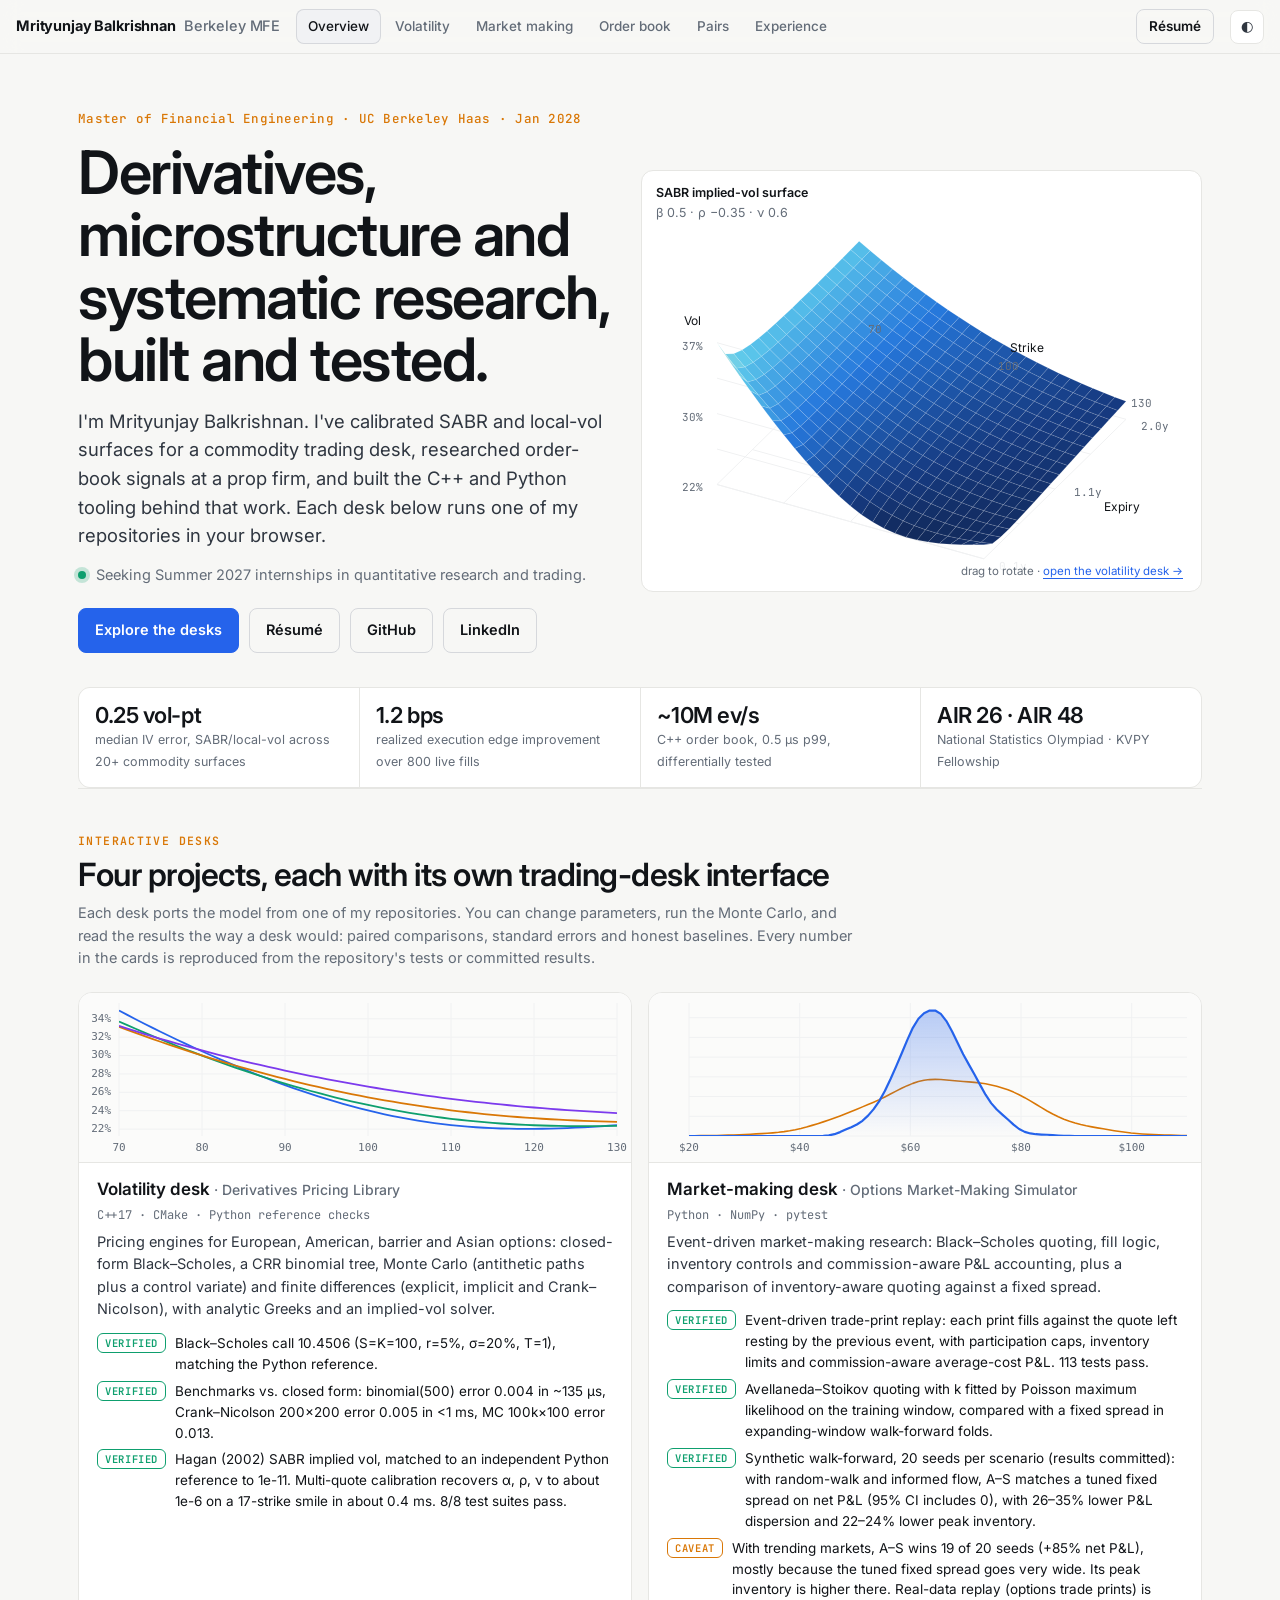
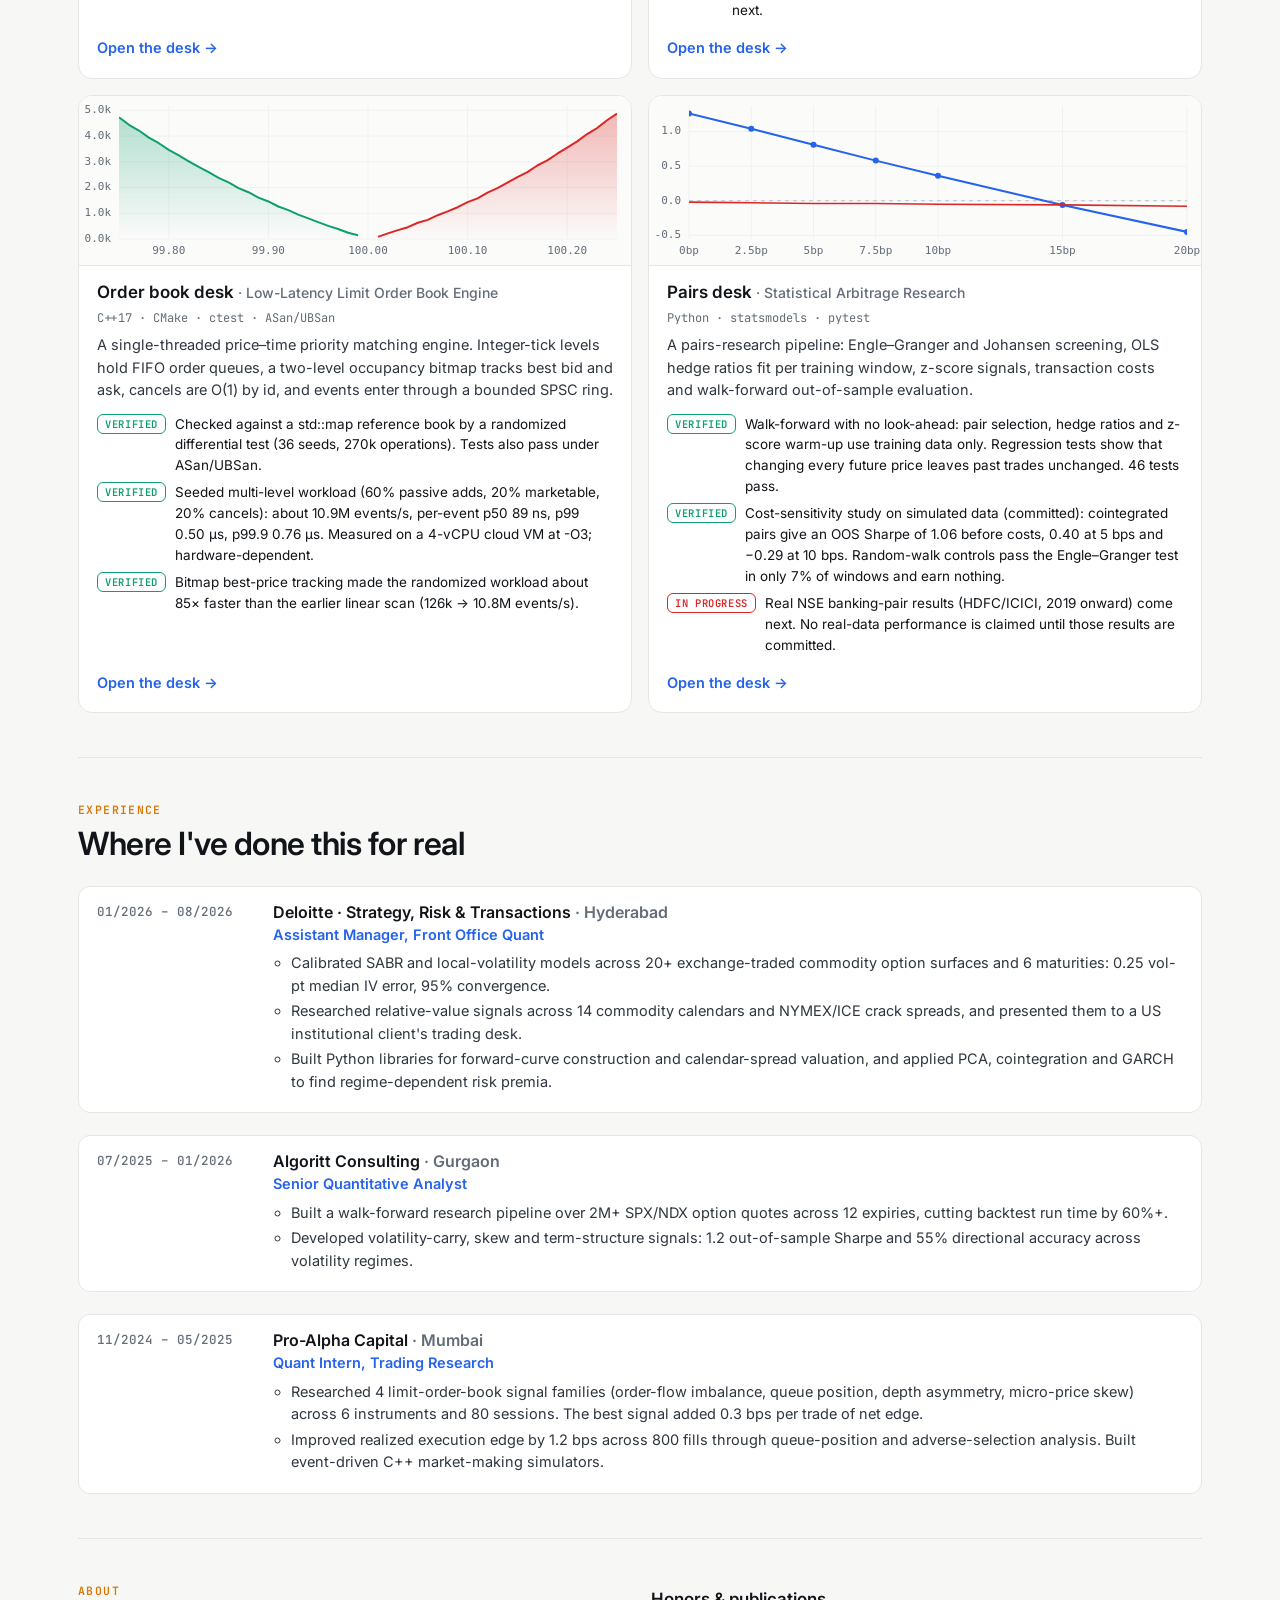
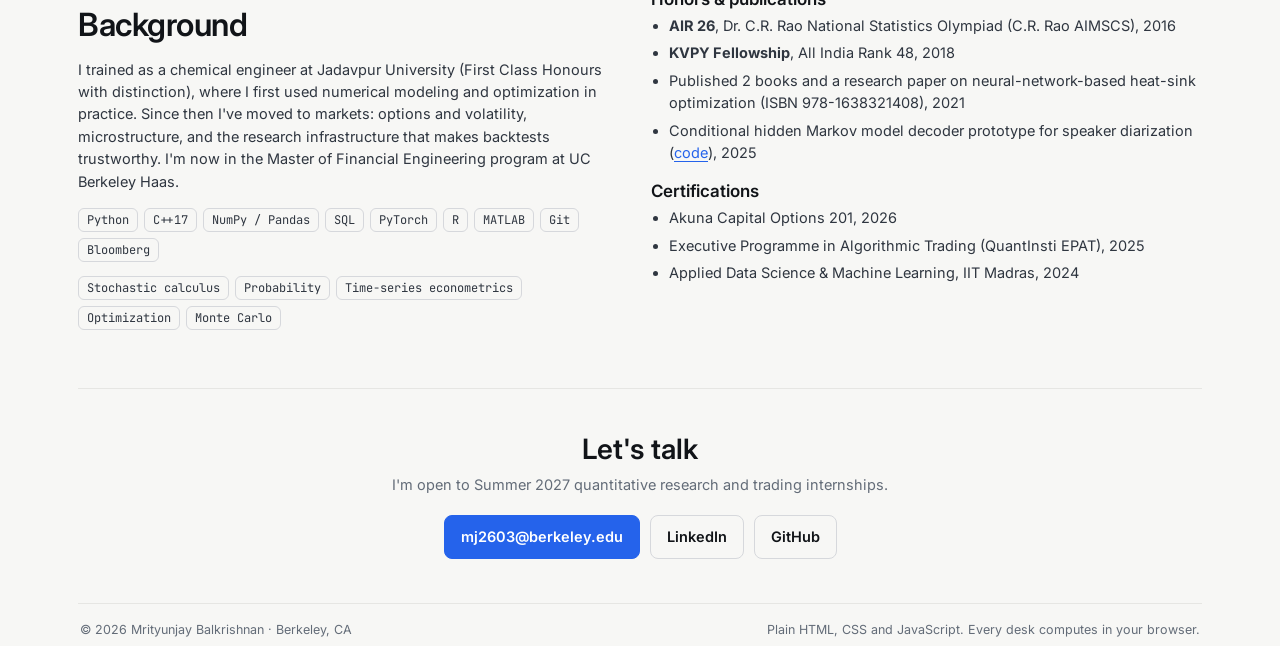
==== commit 0ec58333: "Rebuild site as four interactive research desks - Volatility desk: 3D SABR surface, smile and risk-n" ====
--- a/index.html
+++ b/index.html
@@ -4,337 +4,104 @@
 <meta charset="UTF-8">
 <meta name="viewport" content="width=device-width, initial-scale=1.0">
 <title>Mrityunjay Balkrishnan · Quant Research</title>
-<meta name="description" content="Mrityunjay Balkrishnan: Master of Financial Engineering candidate at UC Berkeley Haas. Derivatives, volatility modeling, market microstructure and systematic research, with live in-browser demos of each project.">
+<meta name="description" content="Mrityunjay Balkrishnan: Master of Financial Engineering candidate at UC Berkeley Haas. Interactive desks for SABR volatility, market making, order-book microstructure and pairs trading, each backed by tested code.">
 <meta property="og:title" content="Mrityunjay Balkrishnan · Quant Research">
-<meta property="og:description" content="Berkeley MFE candidate. Interactive demos: option pricer and SABR smile, price–time order book, Avellaneda–Stoikov market making, walk-forward pairs trading.">
-<meta property="og:type" content="website">
-<meta property="og:url" content="https://mj2603.github.io/">
-<meta name="theme-color" content="#0b1d33">
-<link rel="icon" href="data:image/svg+xml,%3Csvg xmlns='http://www.w3.org/2000/svg' viewBox='0 0 32 32'%3E%3Crect width='32' height='32' rx='7' fill='%23003262'/%3E%3Cpath d='M7 22V10l5 7 5-7v12M21 10v9a3 3 0 0 0 4 3' stroke='%23FDB515' stroke-width='2.4' fill='none' stroke-linecap='round' stroke-linejoin='round'/%3E%3C/svg%3E">
-<link rel="preconnect" href="https://fonts.googleapis.com">
-<link rel="preconnect" href="https://fonts.gstatic.com" crossorigin>
-<link href="https://fonts.googleapis.com/css2?family=Inter:wght@400;500;600;700&family=JetBrains+Mono:wght@400;500;600&family=Source+Serif+4:opsz,wght@8..60,600;8..60,700&display=swap" rel="stylesheet">
-<link rel="stylesheet" href="assets/site.css">
-<script>
-  // Apply saved theme before paint
-  try { const t = localStorage.getItem('theme'); if (t) document.documentElement.dataset.theme = t; } catch (e) {}
-</script>
+<meta property="og:description" content="Berkeley MFE candidate. Four interactive research desks, each backed by verified code: volatility, market making, order book, pairs.">
+<meta property="og:type" content="website"><meta property="og:url" content="https://mj2603.github.io/">
+<link rel="icon" href="data:image/svg+xml,%3Csvg xmlns='http://www.w3.org/2000/svg' viewBox='0 0 32 32'%3E%3Crect width='32' height='32' rx='7' fill='%23111418'/%3E%3Cpath d='M7 22V10l5 7 5-7v12M21 10v9a3 3 0 0 0 4 3' stroke='%23ffffff' stroke-width='2.4' fill='none' stroke-linecap='round' stroke-linejoin='round'/%3E%3C/svg%3E">
+<link rel="preconnect" href="https://fonts.googleapis.com"><link rel="preconnect" href="https://fonts.gstatic.com" crossorigin>
+<link href="https://fonts.googleapis.com/css2?family=Inter:wght@400;500;600;700&family=JetBrains+Mono:wght@400;500;600&display=swap" rel="stylesheet">
+<link rel="stylesheet" href="assets/desk.css">
+<script>try{const t=localStorage.getItem('theme');if(t)document.documentElement.dataset.theme=t;}catch(e){}</script>
 </head>
 <body>
 <a class="skip" href="#main">Skip to content</a>
-
-<header class="nav">
-  <div class="wrap nav-inner">
-    <a class="brand" href="#top" aria-label="Home">MB<span>.</span></a>
-    <nav aria-label="Primary">
-      <a href="#lab">Lab</a>
-      <a href="#projects">Projects</a>
-      <a href="#experience">Experience</a>
-      <a href="#about" class="hide-sm">About</a>
-      <a class="btn btn-sm" href="resume.pdf" target="_blank" rel="noopener">Résumé</a>
-      <button class="theme" id="theme" type="button" aria-label="Toggle dark mode">◐</button>
-    </nav>
-  </div>
+<header class="top">
+  <a class="brand" href="index.html">Mrityunjay Balkrishnan<span>Berkeley MFE</span></a>
+  <nav class="desks" aria-label="Site">
+    <a href="index.html" aria-current="page">Overview</a><a href="vol.html">Volatility</a><a href="mm.html">Market making</a><a href="lob.html">Order book</a><a href="pairs.html">Pairs</a><a href="#experience">Experience</a>
+  </nav>
+  <a class="btn ghost" href="resume.pdf" target="_blank" rel="noopener" style="padding:6px 12px">Résumé</a>
+  <button class="iconbtn" id="theme" aria-label="Toggle dark mode" title="Theme">◐</button>
 </header>
 
-<main id="main">
-<section class="hero wrap" id="top">
-  <p class="eyebrow">Master of Financial Engineering · UC Berkeley Haas · Jan 2028</p>
-  <h1>Mrityunjay Balkrishnan</h1>
-  <p class="lede">I build and test models for derivatives pricing, volatility surfaces and market microstructure, from SABR calibration on commodity options to C++ order books and execution research.</p>
-  <p class="seeking"><span class="dot" aria-hidden="true"></span>Seeking Summer 2027 internships in quantitative research and trading.</p>
-  <div class="cta">
-    <a class="btn" href="#lab">Try the live demos</a>
-    <a class="btn btn-ghost" href="resume.pdf" target="_blank" rel="noopener">Résumé (PDF)</a>
-    <a class="btn btn-ghost" href="https://github.com/Mj2603" target="_blank" rel="noopener">GitHub</a>
-    <a class="btn btn-ghost" href="https://www.linkedin.com/in/mj2603/" target="_blank" rel="noopener">LinkedIn</a>
-  </div>
-  <dl class="stats">
-    <div><dt>0.25</dt><dd>vol-pt median IV error, SABR / local-vol calibration across 20+ commodity surfaces</dd></div>
-    <div><dt>1.2 bps</dt><dd>realized execution edge improvement across 800 live fills</dd></div>
-    <div><dt>AIR 26</dt><dd>Dr. C.R. Rao National Statistics Olympiad</dd></div>
-    <div><dt>AIR 48</dt><dd>KVPY Fellowship, Govt. of India</dd></div>
-  </dl>
-</section>
+<main id="main" class="wrap">
+  <section class="hero">
+    <div>
+      <p class="eyebrow">Master of Financial Engineering · UC Berkeley Haas · Jan 2028</p>
+      <h1>Derivatives, microstructure and systematic research, built and tested.</h1>
+      <p class="lede">I'm Mrityunjay Balkrishnan. I've calibrated SABR and local-vol surfaces for a commodity trading desk, researched order-book signals at a prop firm, and built the C++ and Python tooling behind that work. Each desk below runs one of my repositories in your browser.</p>
+      <p class="seek"><span class="dot" aria-hidden="true"></span>Seeking Summer 2027 internships in quantitative research and trading.</p>
+      <div class="cta">
+        <a class="btn" href="#desks">Explore the desks</a>
+        <a class="btn ghost" href="resume.pdf" target="_blank" rel="noopener">Résumé</a>
+        <a class="btn ghost" href="https://github.com/Mj2603" target="_blank" rel="noopener">GitHub</a>
+        <a class="btn ghost" href="https://www.linkedin.com/in/mj2603/" target="_blank" rel="noopener">LinkedIn</a>
+      </div>
+    </div>
+    <div class="panel surfcard">
+      <canvas class="surf" id="hero-surf" role="img" aria-label="Rotating 3D SABR implied volatility surface"></canvas>
+      <div class="lbl"><b>SABR implied-vol surface</b><br>β 0.5 · ρ −0.35 · ν 0.6</div>
+      <div class="hint">drag to rotate · <a href="vol.html">open the volatility desk →</a></div>
+    </div>
+  </section>
 
-<!-- ================= LAB ================= -->
-<section class="band" id="lab">
-<div class="wrap">
-  <header class="sec-head">
-    <p class="kicker">Interactive lab</p>
-    <h2>Each project, running in your browser</h2>
-    <p>These are compact JavaScript versions of the models in my repositories. They are seeded, so you can reproduce every result, and each one links to the code it mirrors. <a href="assets/lab.js" target="_blank" rel="noopener">View the demo source</a>.</p>
-  </header>
-
-  <div class="tabs" role="tablist" aria-label="Demos">
-    <button role="tab" aria-selected="true" aria-controls="p-pricer" id="t-pricer">Option pricer &amp; SABR</button>
-    <button role="tab" aria-selected="false" aria-controls="p-lob" id="t-lob">Order book</button>
-    <button role="tab" aria-selected="false" aria-controls="p-mm" id="t-mm">Market making</button>
-    <button role="tab" aria-selected="false" aria-controls="p-pairs" id="t-pairs">Pairs trading</button>
+  <div class="statrow" aria-label="Highlights">
+    <div><b>0.25 vol-pt</b><span>median IV error, SABR/local-vol across 20+ commodity surfaces</span></div>
+    <div><b>1.2 bps</b><span>realized execution edge improvement over 800 live fills</span></div>
+    <div><b>~10M ev/s</b><span>C++ order book, 0.5 µs p99, differentially tested</span></div>
+    <div><b>AIR 26 · AIR 48</b><span>National Statistics Olympiad · KVPY Fellowship</span></div>
   </div>
 
-  <!-- Pricer -->
-  <article class="panel" role="tabpanel" id="p-pricer" aria-labelledby="t-pricer">
-    <div class="grid2">
-      <div class="card">
-        <h3>Black–Scholes pricer &amp; Greeks</h3>
-        <div class="seg" role="group" aria-label="Option type">
-          <button data-cp="call" aria-pressed="true">Call</button><button data-cp="put" aria-pressed="false">Put</button>
-        </div>
-        <div class="ctrls">
-          <label>Spot <output data-out="bs-S">100</output><input type="range" id="bs-S" min="50" max="150" step="1" value="100"></label>
-          <label>Strike <output data-out="bs-K">100</output><input type="range" id="bs-K" min="50" max="150" step="1" value="100"></label>
-          <label>Maturity (y) <output data-out="bs-T">0.5</output><input type="range" id="bs-T" min="0.05" max="3" step="0.05" value="0.5"></label>
-          <label>Rate (%) <output data-out="bs-r">4</output><input type="range" id="bs-r" min="0" max="10" step="0.25" value="4"></label>
-          <label>Vol (%) <output data-out="bs-sig">25</output><input type="range" id="bs-sig" min="5" max="100" step="1" value="25"></label>
-        </div>
-        <dl class="kv">
-          <div><dt>Price</dt><dd id="bs-price">—</dd></div>
-          <div><dt>Δ Delta</dt><dd id="bs-delta">—</dd></div>
-          <div><dt>Γ Gamma</dt><dd id="bs-gamma">—</dd></div>
-          <div><dt>ν Vega /vol-pt</dt><dd id="bs-vega">—</dd></div>
-          <div><dt>Θ Theta /day</dt><dd id="bs-theta">—</dd></div>
-          <div><dt>ρ Rho /1%</dt><dd id="bs-rho">—</dd></div>
-        </dl>
-        <p class="note">Put–call parity residual: <code id="bs-parity">—</code></p>
-      </div>
-      <div class="card">
-        <h3>Value vs. spot</h3>
-        <canvas id="bs-chart" class="cv" role="img" aria-label="Option value and payoff versus spot"></canvas>
-        <p class="legend"><i class="sw acc"></i>Option value <i class="sw mut"></i>Payoff at expiry <i class="sw dash"></i>Current spot</p>
-      </div>
+  <section class="sec" id="desks">
+    <div class="sh"><p class="k">Interactive desks</p><h2>Four projects, each with its own trading-desk interface</h2>
+      <p>Each desk ports the model from one of my repositories. You can change parameters, run the Monte Carlo, and read the results the way a desk would: paired comparisons, standard errors and honest baselines. Every number in the cards is reproduced from the repository's tests or committed results.</p></div>
+    <div class="deskgrid" id="desk-cards"></div>
+  </section>
+
+  <section class="sec" id="experience">
+    <div class="sh"><p class="k">Experience</p><h2>Where I've done this for real</h2></div>
+    <ol class="tl">
+      <li><div class="when">01/2026 – 08/2026</div><div>
+        <h3>Deloitte · Strategy, Risk &amp; Transactions <span class="muted">· Hyderabad</span></h3><p class="role">Assistant Manager, Front Office Quant</p>
+        <ul><li>Calibrated SABR and local-volatility models across 20+ exchange-traded commodity option surfaces and 6 maturities: 0.25 vol-pt median IV error, 95% convergence.</li>
+        <li>Researched relative-value signals across 14 commodity calendars and NYMEX/ICE crack spreads, and presented them to a US institutional client's trading desk.</li>
+        <li>Built Python libraries for forward-curve construction and calendar-spread valuation, and applied PCA, cointegration and GARCH to find regime-dependent risk premia.</li></ul></div></li>
+      <li><div class="when">07/2025 – 01/2026</div><div>
+        <h3>Algoritt Consulting <span class="muted">· Gurgaon</span></h3><p class="role">Senior Quantitative Analyst</p>
+        <ul><li>Built a walk-forward research pipeline over 2M+ SPX/NDX option quotes across 12 expiries, cutting backtest run time by 60%+.</li>
+        <li>Developed volatility-carry, skew and term-structure signals: 1.2 out-of-sample Sharpe and 55% directional accuracy across volatility regimes.</li></ul></div></li>
+      <li><div class="when">11/2024 – 05/2025</div><div>
+        <h3>Pro-Alpha Capital <span class="muted">· Mumbai</span></h3><p class="role">Quant Intern, Trading Research</p>
+        <ul><li>Researched 4 limit-order-book signal families (order-flow imbalance, queue position, depth asymmetry, micro-price skew) across 6 instruments and 80 sessions. The best signal added 0.3 bps per trade of net edge.</li>
+        <li>Improved realized execution edge by 1.2 bps across 800 fills through queue-position and adverse-selection analysis. Built event-driven C++ market-making simulators.</li></ul></div></li>
+    </ol>
+  </section>
+
+  <section class="sec" id="about">
+    <div class="two">
+      <div><div class="sh" style="margin-bottom:10px"><p class="k">About</p><h2>Background</h2></div>
+        <p style="color:var(--ink2)">I trained as a chemical engineer at Jadavpur University (First Class Honours with distinction), where I first used numerical modeling and optimization in practice. Since then I've moved to markets: options and volatility, microstructure, and the research infrastructure that makes backtests trustworthy. I'm now in the Master of Financial Engineering program at UC Berkeley Haas.</p>
+        <div class="tags"><span>Python</span><span>C++17</span><span>NumPy / Pandas</span><span>SQL</span><span>PyTorch</span><span>R</span><span>MATLAB</span><span>Git</span><span>Bloomberg</span></div>
+        <div class="tags"><span>Stochastic calculus</span><span>Probability</span><span>Time-series econometrics</span><span>Optimization</span><span>Monte Carlo</span></div></div>
+      <div><h3 style="margin-top:6px">Honors &amp; publications</h3>
+        <ul class="plain"><li><b>AIR 26</b>, Dr. C.R. Rao National Statistics Olympiad (C.R. Rao AIMSCS), 2016</li><li><b>KVPY Fellowship</b>, All India Rank 48, 2018</li>
+          <li>Published 2 books and a research paper on neural-network-based heat-sink optimization (ISBN 978-1638321408), 2021</li>
+          <li>Conditional hidden Markov model decoder prototype for speaker diarization (<a href="https://github.com/Mj2603/chmm-speaker-diarization" target="_blank" rel="noopener">code</a>), 2025</li></ul>
+        <h3>Certifications</h3>
+        <ul class="plain"><li>Akuna Capital Options 201, 2026</li><li>Executive Programme in Algorithmic Trading (QuantInsti EPAT), 2025</li><li>Applied Data Science &amp; Machine Learning, IIT Madras, 2024</li></ul></div>
     </div>
-    <div class="grid2">
-      <div class="card">
-        <h3>SABR implied-vol smile (Hagan 2002)</h3>
-        <div class="ctrls">
-          <label>α (ATM-vol units) <output data-out="sb-a">0.25</output><input type="range" id="sb-a" min="0.05" max="0.8" step="0.01" value="0.25"></label>
-          <label>β <output data-out="sb-b">0.5</output><input type="range" id="sb-b" min="0" max="1" step="0.05" value="0.5"></label>
-          <label>ρ <output data-out="sb-rho">-0.3</output><input type="range" id="sb-rho" min="-0.95" max="0.95" step="0.05" value="-0.3"></label>
-          <label>ν vol-of-vol <output data-out="sb-nu">0.6</output><input type="range" id="sb-nu" min="0" max="2" step="0.05" value="0.6"></label>
-          <label>Expiry (y) <output data-out="sb-T">1</output><input type="range" id="sb-T" min="0.1" max="5" step="0.1" value="1"></label>
-        </div>
-        <dl class="kv kv2">
-          <div><dt>ATM vol</dt><dd id="sb-atm">—</dd></div>
-          <div><dt>90–110 skew</dt><dd id="sb-skew">—</dd></div>
-        </dl>
-        <p class="note">ρ tilts the smile and ν curves it. This is the model I calibrated across exchange-traded commodity option surfaces at Deloitte.</p>
-      </div>
-      <div class="card">
-        <h3>Smile across strikes (F = 100)</h3>
-        <canvas id="sb-chart" class="cv" role="img" aria-label="SABR implied volatility by strike"></canvas>
-      </div>
-    </div>
-    <p class="backed">Mirrors <a href="https://github.com/Mj2603/Derivatives-Pricing-Library-C-" target="_blank" rel="noopener">Derivatives-Pricing-Library-C-</a> <span id="ev-dpl" class="ev"></span></p>
-  </article>
+  </section>
 
-  <!-- LOB -->
-  <article class="panel" role="tabpanel" id="p-lob" aria-labelledby="t-lob" hidden>
-    <div class="grid2 lob">
-      <div class="card">
-        <h3>Price–time priority book</h3>
-        <div id="lob-ladder" class="ladder" aria-live="polite"></div>
-        <p class="note">Each chip is a resting order (#id·qty), shown in FIFO queue order at its price level.</p>
-      </div>
-      <div class="card">
-        <h3>Send an order</h3>
-        <form id="lob-form" class="lobf">
-          <label>Side<select id="lob-side"><option value="B">Buy</option><option value="S">Sell</option></select></label>
-          <label>Type<select id="lob-type"><option value="L">Limit</option><option value="M">Market</option></select></label>
-          <label>Price<input id="lob-px" type="number" step="0.01" value="100.04" inputmode="decimal"></label>
-          <label>Qty<input id="lob-qty" type="number" step="1" min="1" value="150" inputmode="numeric"></label>
-          <button class="btn btn-sm" type="submit">Submit</button>
-        </form>
-        <div class="lobf">
-          <label>Cancel order #<input id="lob-cid" type="number" min="1" value="3"></label>
-          <button class="btn btn-sm btn-ghost" type="button" id="lob-cancel">Cancel</button>
-        </div>
-        <p id="lob-msg" class="msg" role="status"></p>
-        <div class="row-btns">
-          <button class="btn btn-sm" id="lob-auto" type="button">Stream random flow</button>
-          <button class="btn btn-sm btn-ghost" id="lob-reset" type="button">Reset</button>
-          <span class="muted small">events: <b id="lob-events">0</b></span>
-        </div>
-        <h4>Trade tape</h4>
-        <ul id="lob-tape" class="tape"></ul>
-      </div>
-    </div>
-    <p class="backed">Mirrors <a href="https://github.com/Mj2603/LowLatencyLOBEngine" target="_blank" rel="noopener">LowLatencyLOBEngine</a> (C++17): integer-tick levels, FIFO queues, partial fills, cancel by id. <span id="ev-lob" class="ev"></span></p>
-  </article>
-
-  <!-- MM -->
-  <article class="panel" role="tabpanel" id="p-mm" aria-labelledby="t-mm" hidden>
-    <div class="grid2">
-      <div class="card">
-        <h3>Avellaneda–Stoikov vs. fixed spread</h3>
-        <p class="small muted">Mid follows a Brownian motion, and fills arrive as Poisson events with intensity A·e<sup>−kδ</sup>. Both strategies see the same random paths, and the fixed spread is set to A–S's average quoted spread, so the only difference is the inventory skew.</p>
-        <div class="ctrls">
-          <label>Risk aversion γ <output data-out="mm-gamma">0.1</output><input type="range" id="mm-gamma" min="0.01" max="1" step="0.01" value="0.1"></label>
-          <label>Volatility σ <output data-out="mm-sig">2</output><input type="range" id="mm-sig" min="0.5" max="5" step="0.1" value="2"></label>
-          <label>Order-book decay k <output data-out="mm-k">1.5</output><input type="range" id="mm-k" min="0.3" max="5" step="0.1" value="1.5"></label>
-          <label>Paths<select id="mm-n"><option>200</option><option selected>500</option><option>1000</option></select></label>
-        </div>
-        <button class="btn btn-sm" id="mm-run" type="button">Run simulation</button>
-        <table class="tbl">
-          <thead><tr><th></th><th>A–S</th><th>Fixed</th></tr></thead>
-          <tbody>
-            <tr><td>Mean P&amp;L</td><td id="mm-as-mean"></td><td id="mm-fx-mean"></td></tr>
-            <tr><td>Std P&amp;L</td><td id="mm-as-std"></td><td id="mm-fx-std"></td></tr>
-            <tr><td>Mean / Std</td><td id="mm-as-sr"></td><td id="mm-fx-sr"></td></tr>
-            <tr><td>|Terminal inventory|</td><td id="mm-as-q"></td><td id="mm-fx-q"></td></tr>
-          </tbody>
-        </table>
-        <p class="note">Matched half-spread: <code id="mm-half"></code>. Expect the textbook result: similar mean P&amp;L, much lower variance and inventory for A–S.</p>
-      </div>
-      <div class="card">
-        <h3>Terminal P&amp;L distribution</h3>
-        <canvas id="mm-hist" class="cv" role="img" aria-label="P&L histograms"></canvas>
-        <p class="legend"><i class="sw acc"></i>Avellaneda–Stoikov <i class="sw mut"></i>Fixed spread</p>
-        <h3>One path: mid, reservation price, quotes</h3>
-        <canvas id="mm-path" class="cv cv-s" role="img" aria-label="Quotes along one path"></canvas>
-        <p class="legend"><i class="sw ink"></i>Mid <i class="sw acc"></i>Reservation <i class="sw up"></i>Bid <i class="sw dn"></i>Ask</p>
-        <canvas id="mm-inv" class="cv cv-xs" role="img" aria-label="Inventory along one path"></canvas>
-        <p class="legend"><i class="sw acc"></i>Inventory</p>
-      </div>
-    </div>
-    <p class="backed">Mirrors <a href="https://github.com/Mj2603/Options-Market-Making-Simulator-" target="_blank" rel="noopener">Options-Market-Making-Simulator-</a> <span id="ev-mm" class="ev"></span></p>
-  </article>
-
-  <!-- Pairs -->
-  <article class="panel" role="tabpanel" id="p-pairs" aria-labelledby="t-pairs" hidden>
-    <div class="grid2">
-      <div class="card">
-        <h3>Engle–Granger pairs, walk-forward</h3>
-        <p class="small muted">The data is a synthetic cointegrated pair. Every quarter the model re-estimates the OLS hedge ratio on the trailing year and runs an ADF test on the residual, then trades the next quarter out of sample, but only if the pair passes at 5%. The rules match the repo: enter at |z| ≥ threshold, exit when z crosses 0, 20-day rolling z-score, and costs charged per unit change in position. One deliberate difference: the z-score uses the trailing 20 days across window boundaries, so the first days of each test window can trade.</p>
-        <div class="ctrls">
-          <label>Mean reversion κ (/day) <output data-out="pa-kappa">0.05</output><input type="range" id="pa-kappa" min="0.005" max="0.2" step="0.005" value="0.05"></label>
-          <label>Entry |z| <output data-out="pa-entry">2</output><input type="range" id="pa-entry" min="1" max="3" step="0.1" value="2"></label>
-          <label>Cost (bps per unit turnover) <output data-out="pa-cost">10</output><input type="range" id="pa-cost" min="0" max="30" step="1" value="10"></label>
-          <label>Seed<input type="number" id="pa-seed" value="1" min="1"></label>
-        </div>
-        <button class="btn btn-sm" id="pa-run" type="button">Run backtest</button>
-        <dl class="kv">
-          <div><dt>OOS Sharpe</dt><dd id="pa-sr"></dd></div>
-          <div><dt>CAGR</dt><dd id="pa-cagr"></dd></div>
-          <div><dt>Max drawdown</dt><dd id="pa-mdd"></dd></div>
-          <div><dt>OOS years</dt><dd id="pa-years"></dd></div>
-          <div><dt>Mean ADF t</dt><dd id="pa-adf"></dd></div>
-        </dl>
-        <p class="note">Try κ → 0.005: the pair stops passing cointegration tests and the strategy correctly stays flat.</p>
-      </div>
-      <div class="card">
-        <h3>Spread z-score (out of sample)</h3>
-        <canvas id="pa-z" class="cv cv-s" role="img" aria-label="Spread z-score"></canvas>
-        <h3>Equity curve, net of costs</h3>
-        <canvas id="pa-eq" class="cv cv-s" role="img" aria-label="Equity curve"></canvas>
-      </div>
-    </div>
-    <p class="backed">Mirrors <a href="https://github.com/Mj2603/Statistical-Arbitrage-Research-" target="_blank" rel="noopener">Statistical-Arbitrage-Research-</a> <span id="ev-sa" class="ev"></span></p>
-  </article>
-</div>
-</section>
-
-<!-- ================= PROJECTS ================= -->
-<section class="wrap" id="projects">
-  <header class="sec-head">
-    <p class="kicker">Projects</p>
-    <h2>Code, claims and how to reproduce them</h2>
-    <p>Every number below links to a benchmark or test in the repo. Where a result depends on hardware or a synthetic workload, I say so.</p>
-  </header>
-  <div class="projects" id="project-list"><!-- filled from assets/projects.js --></div>
-</section>
-
-<!-- ================= EXPERIENCE ================= -->
-<section class="band" id="experience">
-<div class="wrap">
-  <header class="sec-head"><p class="kicker">Experience</p><h2>Where I've done this for real</h2></header>
-  <ol class="timeline">
-    <li>
-      <div class="when">01/2026 – 08/2026</div>
-      <div>
-        <h3>Deloitte · Strategy, Risk &amp; Transactions <span class="muted">· Hyderabad</span></h3>
-        <p class="role">Assistant Manager, Front Office Quant</p>
-        <ul>
-          <li>Calibrated SABR and local-volatility models across 20+ exchange-traded commodity option surfaces and 6 maturities: 0.25 vol-pt median IV error, 95% convergence.</li>
-          <li>Researched relative-value signals across 14 commodity calendars and NYMEX/ICE crack spreads, and presented them to a US institutional client's trading desk.</li>
-          <li>Built Python libraries for forward-curve construction and calendar-spread valuation, and applied PCA, cointegration and GARCH to find regime-dependent risk premia.</li>
-        </ul>
-      </div>
-    </li>
-    <li>
-      <div class="when">07/2025 – 01/2026</div>
-      <div>
-        <h3>Algoritt Consulting <span class="muted">· Gurgaon</span></h3>
-        <p class="role">Senior Quantitative Analyst</p>
-        <ul>
-          <li>Built a walk-forward research pipeline over 2M+ SPX/NDX option quotes across 12 expiries, cutting backtest run time by 60%+.</li>
-          <li>Developed volatility-carry, skew and term-structure signals: 1.2 out-of-sample Sharpe and 55% directional accuracy across volatility regimes.</li>
-        </ul>
-      </div>
-    </li>
-    <li>
-      <div class="when">11/2024 – 05/2025</div>
-      <div>
-        <h3>Pro-Alpha Capital <span class="muted">· Mumbai</span></h3>
-        <p class="role">Quant Intern, Trading Research</p>
-        <ul>
-          <li>Researched 4 limit-order-book signal families (order-flow imbalance, queue position, depth asymmetry, micro-price skew) across 6 instruments and 80 sessions. The best signal added 0.3 bps per trade of net edge.</li>
-          <li>Improved realized execution edge by 1.2 bps across 800 fills through queue-position and adverse-selection analysis. Built event-driven C++ market-making simulators.</li>
-        </ul>
-      </div>
-    </li>
-  </ol>
-</div>
-</section>
-
-<!-- ================= ABOUT ================= -->
-<section class="wrap" id="about">
-  <div class="grid2 about">
-    <div>
-      <header class="sec-head"><p class="kicker">About</p><h2>Background</h2></header>
-      <p>I trained as a chemical engineer at Jadavpur University (First Class Honours with distinction), where I first used numerical modeling and optimization in practice. Since then I've moved to markets: options and volatility, microstructure, and the research infrastructure that makes backtests trustworthy.</p>
-      <p>I'm now in the Master of Financial Engineering program at UC Berkeley Haas.</p>
-      <h3>Toolkit</h3>
-      <p class="tags"><span>Python</span><span>C++17</span><span>NumPy / Pandas</span><span>SQL</span><span>PyTorch</span><span>R</span><span>MATLAB</span><span>Git</span><span>Bloomberg</span></p>
-      <p class="tags"><span>Stochastic calculus</span><span>Probability</span><span>Time-series econometrics</span><span>Optimization</span><span>Monte Carlo</span></p>
-    </div>
-    <div>
-      <h3>Honors &amp; publications</h3>
-      <ul class="plain">
-        <li><b>AIR 26</b>, Dr. C.R. Rao National Statistics Olympiad (C.R. Rao AIMSCS), 2016</li>
-        <li><b>KVPY Fellowship</b>, All India Rank 48, 2018</li>
-        <li>Published 2 books and a research paper on neural-network-based heat-sink optimization (ISBN 978-1638321408), 2021</li>
-        <li>Developed a trainable conditional-HMM method for speaker diarization (<a href="https://github.com/Mj2603/chmm-speaker-diarization" target="_blank" rel="noopener">code</a>), 2025</li>
-      </ul>
-      <h3>Certifications</h3>
-      <ul class="plain">
-        <li>Akuna Capital Options 201, 2026</li>
-        <li>Executive Programme in Algorithmic Trading (QuantInsti EPAT), 2025</li>
-        <li>Applied Data Science &amp; Machine Learning, IIT Madras, 2024</li>
-      </ul>
-    </div>
-  </div>
-</section>
-
-<section class="band contact" id="contact">
-  <div class="wrap">
-    <h2>Let's talk</h2>
-    <p>I'm open to Summer 2027 quantitative research and trading internships.</p>
-    <div class="cta">
-      <a class="btn" href="mailto:mj2603@berkeley.edu">mj2603@berkeley.edu</a>
-      <a class="btn btn-ghost" href="https://www.linkedin.com/in/mj2603/" target="_blank" rel="noopener">LinkedIn</a>
-      <a class="btn btn-ghost" href="https://github.com/Mj2603" target="_blank" rel="noopener">GitHub</a>
-    </div>
-  </div>
-</section>
+  <section class="sec contact" id="contact">
+    <h2 style="font-size:28px;margin-bottom:8px">Let's talk</h2>
+    <p class="muted" style="margin:0 0 18px">I'm open to Summer 2027 quantitative research and trading internships.</p>
+    <div class="cta"><a class="btn" href="mailto:mj2603@berkeley.edu">mj2603@berkeley.edu</a><a class="btn ghost" href="https://www.linkedin.com/in/mj2603/" target="_blank" rel="noopener">LinkedIn</a><a class="btn ghost" href="https://github.com/Mj2603" target="_blank" rel="noopener">GitHub</a></div>
+  </section>
+  <footer class="foot"><span>© 2026 Mrityunjay Balkrishnan · Berkeley, CA</span><span>Plain HTML, CSS and JavaScript. Every desk computes in your browser.</span></footer>
 </main>
-
-<footer class="wrap foot">
-  <p>© 2026 Mrityunjay Balkrishnan · Berkeley, CA · Built with plain HTML, CSS and JavaScript.</p>
-</footer>
-
+<script src="assets/core.js"></script>
 <script src="assets/projects.js"></script>
-<script src="assets/lab.js"></script>
-<script src="assets/ui.js"></script>
+<script src="assets/home.js"></script>
 </body>
 </html>
--- a/assets/desk.css
+++ b/assets/desk.css
@@ -0,0 +1,200 @@
+/* Light by default; dark is opt-in via the toggle. */
+:root{
+  --bg:#f7f7f5; --panel:#ffffff; --panel2:#fbfbfa; --raise:#f1f2f4; --line:#e6e6e3; --line2:#d6d8dc;
+  --ink:#111418; --ink2:#2f3640; --muted:#636c78; --grid:#f0f1f2; --axis:#b9bfc7;
+  --s1:#2563eb; --s2:#0e9f6e; --s3:#d97706; --s4:#7c3aed; --s5:#dc2626; --up:#0e9f6e; --dn:#dc2626; --accent:#2563eb; --accent-ink:#ffffff;
+  --r:12px; --sans:'Inter',system-ui,-apple-system,'Segoe UI',sans-serif; --mono:'JetBrains Mono',ui-monospace,Menlo,monospace;
+  color-scheme:light;
+}
+:root[data-theme="dark"]{
+  --bg:#0b0d11; --panel:#12161c; --panel2:#151a21; --raise:#1a2029; --line:#222a35; --line2:#2d3744;
+  --ink:#e8edf4; --ink2:#c3cbd6; --muted:#8a96a6; --grid:#1a212b; --axis:#3d4958;
+  --s1:#5b9bff; --s2:#34c79f; --s3:#f2ac45; --s4:#ac94ff; --s5:#ff7070; --up:#34c79f; --dn:#ff7070; --accent:#5b9bff; --accent-ink:#06101f; color-scheme:dark; }
+*{box-sizing:border-box}
+html{scroll-behavior:smooth}
+body{margin:0;background:var(--bg);color:var(--ink);font:14.5px/1.55 var(--sans);-webkit-font-smoothing:antialiased;overflow-x:hidden}
+a{color:var(--accent);text-underline-offset:3px}
+h1,h2,h3,h4{margin:0;line-height:1.2;font-weight:600}
+code,.mono{font-family:var(--mono)}
+button,input,select{font:inherit;color:inherit}
+.muted{color:var(--muted)}
+
+/* top bar */
+.top{position:sticky;top:0;z-index:30;display:flex;align-items:center;gap:16px;height:54px;padding:0 16px;background:color-mix(in srgb,var(--bg) 88%,transparent);backdrop-filter:blur(10px);border-bottom:1px solid var(--line)}
+.top .brand{font-weight:700;letter-spacing:-.01em;color:var(--ink);text-decoration:none;white-space:nowrap}
+.top .brand span{color:var(--muted);font-weight:500;margin-left:8px}
+.desks{display:flex;gap:2px;overflow-x:auto;scrollbar-width:none;flex:1;min-width:0}
+.desks a{flex:none;padding:7px 12px;border-radius:8px;color:var(--muted);text-decoration:none;font-weight:500;font-size:13.5px}
+.desks a:hover{color:var(--ink);background:var(--raise)}
+.desks a[aria-current="page"]{color:var(--ink);background:var(--raise);box-shadow:inset 0 0 0 1px var(--line2)}
+.iconbtn{flex:none;width:34px;height:34px;border-radius:8px;border:1px solid var(--line);background:var(--panel);cursor:pointer;display:grid;place-items:center;color:var(--ink2)}
+.iconbtn:hover{border-color:var(--line2);color:var(--ink)}
+@media(max-width:700px){.top .brand span{display:none}}
+
+/* app shell */
+.app{display:grid;grid-template-columns:300px minmax(0,1fr);min-height:calc(100vh - 54px);transition:grid-template-columns .2s}
+body.side-closed .app{grid-template-columns:0 minmax(0,1fr)}
+.side{border-right:1px solid var(--line);background:var(--panel);padding:16px;overflow:auto;height:calc(100vh - 54px);position:sticky;top:54px}
+body.side-closed .side{padding:0;border:0;overflow:hidden}
+.main{padding:18px;min-width:0}
+@media(min-width:1100px){.main{padding:22px 26px}}
+@media(max-width:900px){
+  .app{grid-template-columns:minmax(0,1fr)}
+  body.side-closed .app{grid-template-columns:minmax(0,1fr)}
+  .side{position:static;height:auto;max-height:none;border-right:0;border-bottom:1px solid var(--line)}
+  body.side-closed .side{display:none}
+}
+.side .who{background:var(--panel2);border:1px solid var(--line);border-radius:10px;padding:12px;margin-bottom:16px;font-size:13px;color:var(--muted)}
+.side .who b{display:block;color:var(--ink);font-size:14px}
+.side h4{font-size:12px;text-transform:uppercase;letter-spacing:.08em;color:var(--muted);margin:18px 0 8px;font-weight:600}
+.field{display:block;margin:0 0 12px;font-size:13px;color:var(--ink2)}
+.field .lbl{display:flex;justify-content:space-between;gap:8px;margin-bottom:5px}
+.field output{font-family:var(--mono);color:var(--ink)}
+.field input[type=range]{width:100%;accent-color:var(--accent)}
+.field select,.field input[type=number],.field input[type=text]{width:100%;background:var(--bg);border:1px solid var(--line2);border-radius:8px;padding:8px 10px;font-size:13.5px}
+.field select:focus,.field input:focus{outline:2px solid color-mix(in srgb,var(--accent) 50%,transparent);outline-offset:1px}
+.help{font-size:12px;color:var(--muted);margin:-6px 0 12px}
+.row2{display:grid;grid-template-columns:1fr 1fr;gap:10px}
+.btn{display:inline-flex;align-items:center;justify-content:center;gap:8px;background:var(--accent);color:var(--accent-ink);border:1px solid var(--accent);border-radius:8px;padding:8px 14px;font-weight:600;font-size:13.5px;cursor:pointer;text-decoration:none}
+.btn:hover{filter:brightness(1.1)}
+.btn.ghost{background:transparent;color:var(--ink);border-color:var(--line2)}
+.btn.ghost:hover{border-color:var(--accent);color:var(--accent);filter:none}
+.btn.wide{width:100%}
+.busy{opacity:.55;pointer-events:none}
+
+/* desk header */
+.dhead{display:flex;flex-wrap:wrap;gap:14px;align-items:center;justify-content:space-between;margin-bottom:12px}
+.dtitle{background:var(--panel);border:1px solid var(--line);border-radius:var(--r);padding:12px 16px;display:flex;flex-wrap:wrap;align-items:baseline;gap:4px 14px;flex:1 1 420px}
+.dtitle h1{font-size:20px}
+.dtitle p{margin:0;color:var(--muted)}
+.modes{display:flex;flex-wrap:wrap;gap:4px;background:var(--panel);border:1px solid var(--line);border-radius:10px;padding:4px}
+.modes label{cursor:pointer}
+.modes input{position:absolute;opacity:0;pointer-events:none}
+.modes span{display:block;padding:6px 12px;border-radius:7px;color:var(--muted);font-weight:500;font-size:13.5px}
+.modes input:checked+span{background:var(--raise);color:var(--ink);box-shadow:inset 0 0 0 1px var(--line2)}
+.modes input:focus-visible+span{outline:2px solid var(--accent)}
+.strip{display:flex;flex-wrap:wrap;gap:6px 22px;padding:10px 2px 14px;border-bottom:1px solid var(--line);margin-bottom:16px;font-size:13px;color:var(--muted)}
+.strip b{color:var(--ink);font-weight:600;font-family:var(--mono);font-size:12.5px;margin-left:6px}
+.pill{display:inline-flex;align-items:center;gap:7px;border:1px solid var(--line2);border-radius:999px;padding:3px 10px;font-weight:600;font-size:12px;letter-spacing:.04em;color:var(--ink)}
+.pill::before{content:"";width:7px;height:7px;border-radius:50%;background:var(--s1)}
+.pill.short::before{background:var(--dn)} .pill.long::before{background:var(--up)}
+
+/* KPI cards */
+.kpis{display:grid;grid-template-columns:repeat(auto-fit,minmax(200px,1fr));gap:1px;background:var(--line);border:1px solid var(--line);border-radius:var(--r);overflow:hidden;margin-bottom:16px}
+.kpi{background:var(--panel);padding:14px 16px}
+.kpi .k{font-size:12.5px;color:var(--muted)}
+.kpi .v{font:600 26px/1.15 var(--sans);letter-spacing:-.02em;margin:6px 0 4px;font-variant-numeric:tabular-nums}
+.kpi .s{font-size:12.5px;color:var(--muted)}
+.pos{color:var(--up)} .neg{color:var(--dn)}
+
+/* panels & charts */
+.grid{display:grid;gap:16px;margin-bottom:16px}
+@media(min-width:1000px){.g2{grid-template-columns:minmax(0,1fr) minmax(0,1fr)}.g21{grid-template-columns:minmax(0,1.6fr) minmax(0,1fr)}.g12{grid-template-columns:minmax(0,1fr) minmax(0,1.6fr)}}
+.panel{background:var(--panel);border:1px solid var(--line);border-radius:var(--r);min-width:0}
+.panel .ph{display:flex;flex-wrap:wrap;gap:6px 16px;align-items:center;padding:10px 14px;border-bottom:1px solid var(--line);font-size:12.5px;color:var(--ink2)}
+.panel .ph h3{font-size:13.5px;margin-right:auto;color:var(--ink)}
+.panel .pb{padding:12px 14px}
+.lg{display:inline-flex;align-items:center;gap:6px}
+.lg i{width:14px;height:2.5px;border-radius:2px;display:inline-block}
+.lg i.d{background:repeating-linear-gradient(90deg,currentColor 0 4px,transparent 4px 7px)!important;height:2px}
+canvas.ch{display:block;width:100%;height:300px}
+canvas.ch.tall{height:380px} canvas.ch.short{height:200px} canvas.ch.xs{height:140px}
+canvas.surf{display:block;width:100%;height:420px}
+@media(max-width:600px){canvas.ch{height:240px}canvas.ch.tall{height:300px}canvas.surf{height:320px}}
+.tip{position:absolute;pointer-events:none;opacity:0;transition:opacity .1s;background:var(--raise);border:1px solid var(--line2);border-radius:8px;padding:7px 9px;font:12px var(--mono);display:grid;grid-template-columns:auto auto;gap:3px 12px;z-index:5;box-shadow:0 6px 20px rgba(0,0,0,.25);white-space:nowrap}
+.tip .th{grid-column:1/-1;color:var(--muted)}
+.tip span{display:flex;align-items:center;gap:6px;color:var(--ink2)} .tip i{width:8px;height:8px;border-radius:2px;display:inline-block}
+.tip b{text-align:right;font-weight:600}
+.caption{font-size:13px;color:var(--muted);margin:10px 0 0;max-width:900px}
+.read{font-size:13.5px;color:var(--ink2);line-height:1.65;max-width:980px;margin:4px 0 18px}
+.read b{color:var(--ink)}
+
+/* tables */
+.tw{overflow-x:auto}
+table.t{width:100%;border-collapse:collapse;font-size:13px;font-variant-numeric:tabular-nums}
+table.t th{font-weight:500;color:var(--muted);text-align:right;padding:9px 12px;border-bottom:1px solid var(--line);white-space:nowrap}
+table.t td{padding:9px 12px;border-bottom:1px solid var(--line);text-align:right;font-family:var(--mono);font-size:12.5px;white-space:nowrap}
+table.t th:first-child,table.t td:first-child{text-align:left;font-family:var(--sans);font-size:13px}
+table.t tr.hl td{background:color-mix(in srgb,var(--accent) 9%,transparent)}
+table.t tr:last-child td{border-bottom:0}
+.sq{display:inline-block;width:9px;height:9px;border-radius:2px;margin-right:8px;vertical-align:baseline}
+.notes{font-size:12.5px;color:var(--muted);line-height:1.6;margin:10px 2px 0}
+.kv{display:grid;grid-template-columns:auto 1fr;gap:0}
+.kv>div{display:contents}
+.kv dt,.kv dd{padding:9px 12px;border-bottom:1px solid var(--line);margin:0;font-size:13px}
+.kv dt{color:var(--muted)} .kv dd{text-align:right;font-family:var(--mono);font-size:12.5px}
+.kv>div:last-child dt,.kv>div:last-child dd{border-bottom:0}
+.formula{font:13px/1.9 var(--mono);background:var(--bg);border:1px solid var(--line);border-radius:10px;padding:12px 14px;overflow-x:auto;color:var(--ink)}
+.evid{display:flex;flex-wrap:wrap;gap:10px 18px;align-items:center;font-size:13px;color:var(--muted);border:1px dashed var(--line2);border-radius:10px;padding:10px 14px;margin:6px 0 18px}
+.badge{display:inline-block;font:600 10.5px var(--mono);text-transform:uppercase;letter-spacing:.06em;padding:2px 7px;border-radius:6px;border:1px solid currentColor}
+.b-ok{color:var(--up)} .b-part{color:var(--s3)} .b-wip{color:var(--dn)}
+.foot{border-top:1px solid var(--line);padding:16px 2px 6px;color:var(--muted);font-size:12.5px;display:flex;flex-wrap:wrap;gap:8px 18px;justify-content:space-between}
+
+/* order book */
+.ladder{font:12.5px var(--mono);border:1px solid var(--line);border-radius:10px;overflow:hidden}
+.lvl{position:relative;display:grid;grid-template-columns:70px 56px minmax(0,1fr);gap:8px;align-items:center;padding:3px 10px;min-height:26px}
+.lvl .bar{position:absolute;inset:0 auto 0 0;opacity:.16}
+.lvl.ask .bar{background:var(--dn)} .lvl.bid .bar{background:var(--up)}
+.lvl.ask .px{color:var(--dn)} .lvl.bid .px{color:var(--up)}
+.lvl>span{position:relative}
+.queue{display:flex;gap:3px;overflow:hidden}
+.chip{font-size:10.5px;border:1px solid var(--line2);background:var(--panel2);border-radius:5px;padding:0 4px;white-space:nowrap}
+.chip.mine{border-color:var(--s3);color:var(--s3)}
+.mid{text-align:center;font-size:11.5px;color:var(--muted);padding:5px;border-block:1px dashed var(--line2);background:var(--bg)}
+.tape{list-style:none;margin:0;padding:0;font:12px var(--mono);max-height:300px;overflow:auto}
+.tape li{display:grid;grid-template-columns:44px 1fr auto;gap:8px;padding:5px 2px;border-bottom:1px solid var(--line)}
+.up{color:var(--up)} .dn{color:var(--dn)}
+
+/* landing */
+.wrap{max-width:1180px;margin:0 auto;padding:0 16px}
+@media(min-width:760px){.wrap{padding:0 28px}}
+.hero{display:grid;gap:28px;align-items:center;padding:56px 0 34px}
+@media(min-width:980px){.hero{grid-template-columns:minmax(0,1fr) minmax(0,1.05fr)}}
+.eyebrow{font:500 12.5px var(--mono);color:var(--s3);letter-spacing:.02em;margin:0 0 14px}
+.hero h1{font-size:clamp(36px,5.6vw,60px);letter-spacing:-.025em;line-height:1.04;margin-bottom:16px}
+.lede{font-size:clamp(16px,1.8vw,18.5px);color:var(--ink2);max-width:620px;margin:0 0 14px}
+.seek{display:flex;align-items:center;gap:10px;color:var(--muted);margin:0 0 22px}
+.dot{width:8px;height:8px;border-radius:50%;background:var(--up);box-shadow:0 0 0 4px color-mix(in srgb,var(--up) 22%,transparent)}
+.cta{display:flex;flex-wrap:wrap;gap:10px}
+.cta .btn{padding:10px 16px;font-size:14.5px}
+.surfcard{position:relative}
+.surfcard .lbl{position:absolute;left:14px;top:12px;font-size:12.5px;color:var(--muted);pointer-events:none}
+.surfcard .lbl b{color:var(--ink);font-weight:600}
+.surfcard .hint{position:absolute;right:10px;bottom:8px;font-size:11.5px;color:var(--muted);background:color-mix(in srgb,var(--panel) 88%,transparent);padding:3px 8px;border-radius:6px}
+section.sec{padding:44px 0;border-top:1px solid var(--line)}
+.sh{margin-bottom:22px;max-width:780px}
+.sh .k{font:600 11.5px var(--mono);text-transform:uppercase;letter-spacing:.12em;color:var(--s3);margin:0 0 8px}
+.sh h2{font-size:clamp(24px,3vw,32px);letter-spacing:-.015em;margin-bottom:8px}
+.sh p{color:var(--muted);margin:0}
+.deskgrid{display:grid;gap:16px}
+@media(min-width:860px){.deskgrid{grid-template-columns:1fr 1fr}}
+.dcard{display:flex;flex-direction:column;background:var(--panel);border:1px solid var(--line);border-radius:14px;overflow:hidden;text-decoration:none;color:inherit;transition:border-color .15s,transform .15s}
+.dcard:hover{border-color:var(--line2);transform:translateY(-2px)}
+.dcard canvas{display:block;width:100%;height:170px;background:var(--panel2);border-bottom:1px solid var(--line)}
+.dcard .body{padding:16px 18px 18px;display:flex;flex-direction:column;gap:8px;flex:1}
+.dcard h3{font-size:17px}
+.dcard .stack{font:12px var(--mono);color:var(--muted)}
+.dcard p{margin:0;color:var(--ink2)}
+.dcard ul{margin:4px 0 0;padding:0;list-style:none;display:grid;gap:6px;font-size:13.5px}
+.dcard li{display:grid;grid-template-columns:auto 1fr;gap:9px;align-items:start}
+.dcard .go{margin-top:auto;padding-top:8px;color:var(--accent);font-weight:600}
+.statrow{display:grid;grid-template-columns:repeat(auto-fit,minmax(190px,1fr));gap:1px;background:var(--line);border:1px solid var(--line);border-radius:12px;overflow:hidden}
+.statrow div{background:var(--panel);padding:14px 16px}
+.statrow b{display:block;font:600 22px var(--sans);letter-spacing:-.02em;color:var(--ink)}
+.statrow span{font-size:12.5px;color:var(--muted)}
+.tl{list-style:none;margin:0;padding:0;display:grid;gap:22px}
+.tl>li{display:grid;gap:4px 26px;background:var(--panel);border:1px solid var(--line);border-radius:12px;padding:16px 18px}
+@media(min-width:760px){.tl>li{grid-template-columns:150px 1fr}}
+.tl .when{font:500 12.5px var(--mono);color:var(--muted)}
+.tl h3{font-size:16px} .tl .role{color:var(--accent);font-weight:600;margin:2px 0 6px}
+.tl ul{margin:0;padding-left:18px;color:var(--ink2)} .tl li li{margin:3px 0}
+.two{display:grid;gap:22px} @media(min-width:900px){.two{grid-template-columns:1fr 1fr}}
+.tags{display:flex;flex-wrap:wrap;gap:6px;margin:8px 0 14px}
+.tags span{font:12px var(--mono);border:1px solid var(--line2);border-radius:6px;padding:3px 8px;color:var(--ink2)}
+.plain{padding-left:18px;margin:6px 0 16px;color:var(--ink2)} .plain li{margin:5px 0}
+.contact{text-align:center} .contact .cta{justify-content:center}
+.skip{position:absolute;left:-999px}.skip:focus{left:12px;top:10px;z-index:99;background:var(--panel);padding:8px 12px}
+@media (prefers-reduced-motion:reduce){*{transition:none!important}html{scroll-behavior:auto}}
+table.t input,table.t select{width:100%;min-width:58px;max-width:110px;background:var(--bg);border:1px solid var(--line2);border-radius:6px;padding:5px 7px;font:12.5px var(--mono);text-align:right}
+table.t select{text-align:left}
+table.t td:has(input),table.t td:has(select){padding:6px 8px}
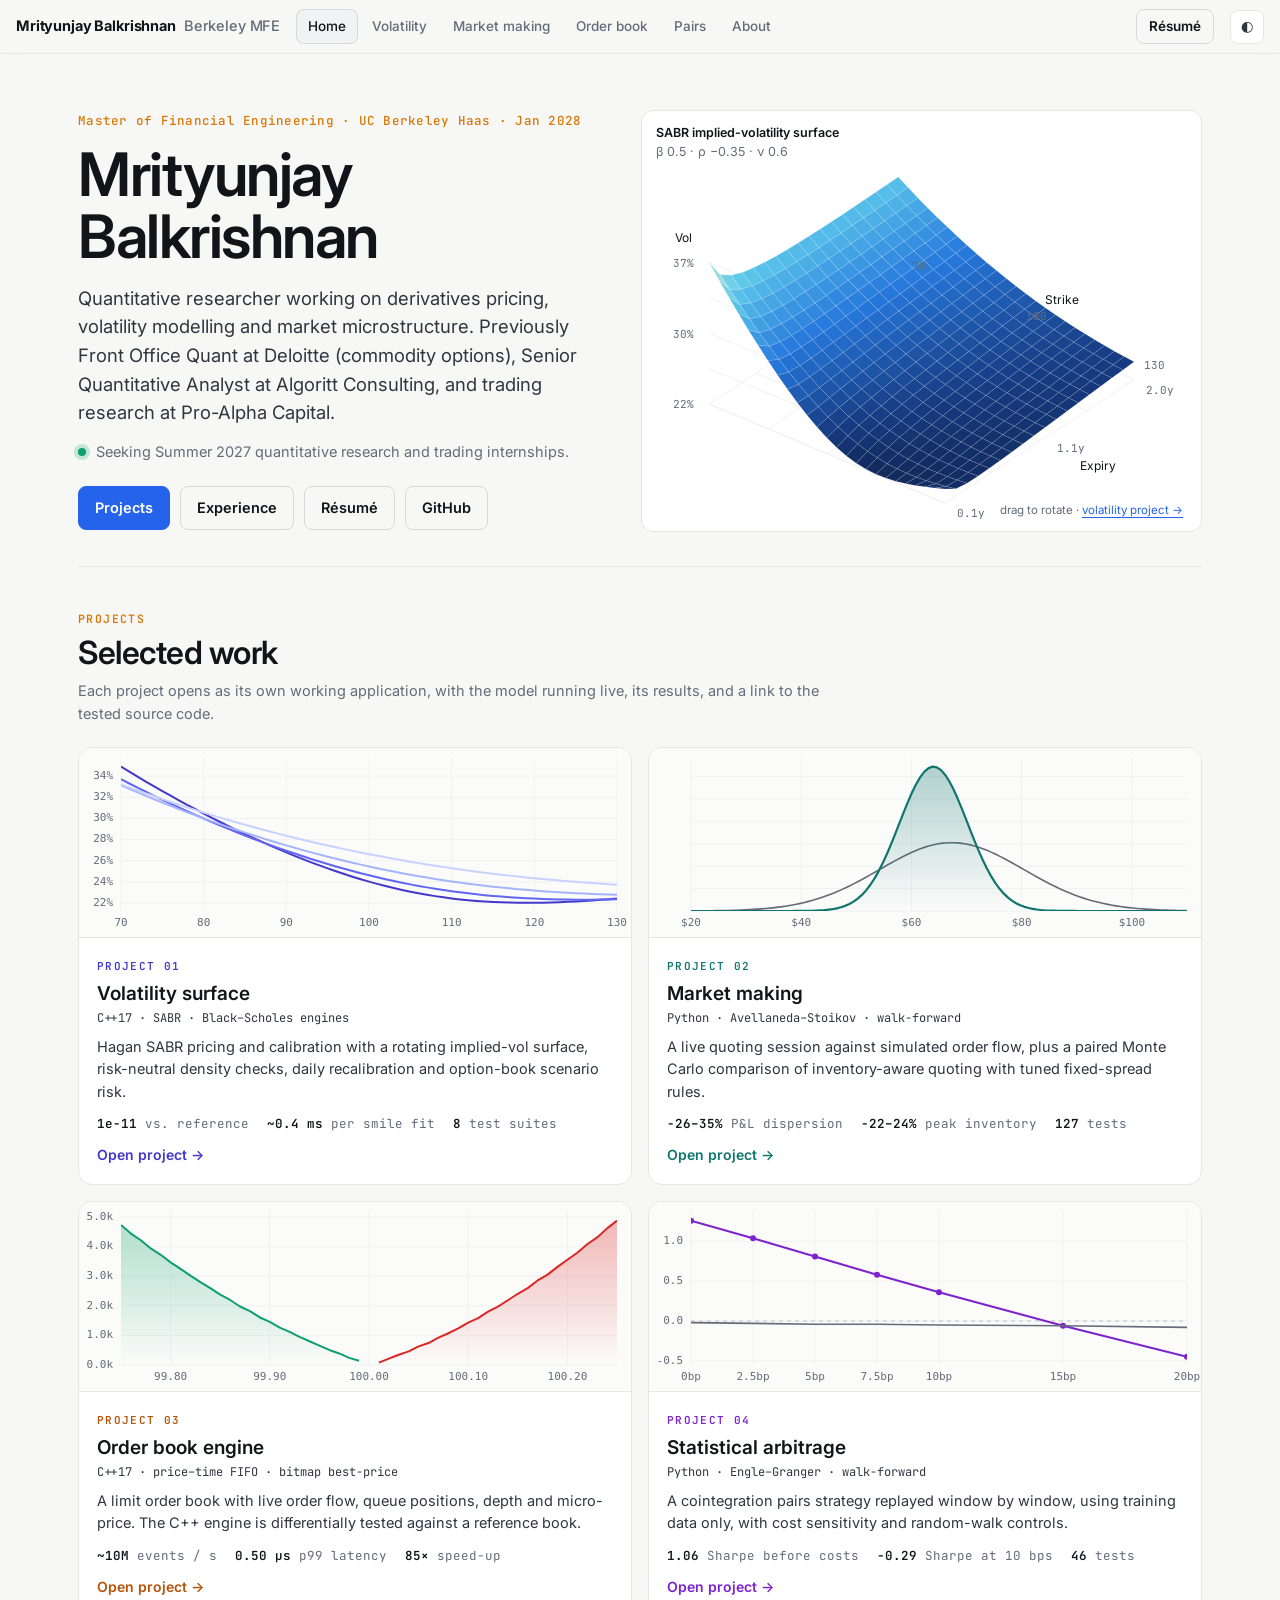
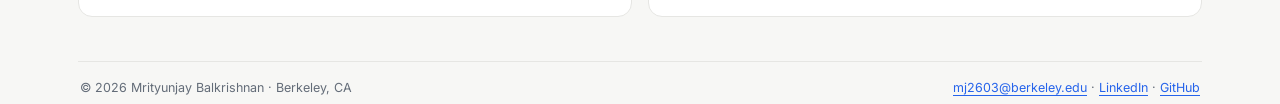
==== commit c6289e8f: "Split site into home, about and project pages; add live project views - Home: short introduction and" ====
--- a/index.html
+++ b/index.html
@@ -3,10 +3,10 @@
 <head>
 <meta charset="UTF-8">
 <meta name="viewport" content="width=device-width, initial-scale=1.0">
-<title>Mrityunjay Balkrishnan · Quant Research</title>
-<meta name="description" content="Mrityunjay Balkrishnan: Master of Financial Engineering candidate at UC Berkeley Haas. Interactive desks for SABR volatility, market making, order-book microstructure and pairs trading, each backed by tested code.">
-<meta property="og:title" content="Mrityunjay Balkrishnan · Quant Research">
-<meta property="og:description" content="Berkeley MFE candidate. Four interactive research desks, each backed by verified code: volatility, market making, order book, pairs.">
+<title>Mrityunjay Balkrishnan · Quantitative Research</title>
+<meta name="description" content="Mrityunjay Balkrishnan, Master of Financial Engineering candidate at UC Berkeley Haas. Projects in volatility modelling, market making, order-book engineering and statistical arbitrage.">
+<meta property="og:title" content="Mrityunjay Balkrishnan · Quantitative Research">
+<meta property="og:description" content="Berkeley MFE candidate. Volatility surfaces, market making, a C++ order book engine and statistical arbitrage, each running live.">
 <meta property="og:type" content="website"><meta property="og:url" content="https://mj2603.github.io/">
 <link rel="icon" href="data:image/svg+xml,%3Csvg xmlns='http://www.w3.org/2000/svg' viewBox='0 0 32 32'%3E%3Crect width='32' height='32' rx='7' fill='%23111418'/%3E%3Cpath d='M7 22V10l5 7 5-7v12M21 10v9a3 3 0 0 0 4 3' stroke='%23ffffff' stroke-width='2.4' fill='none' stroke-linecap='round' stroke-linejoin='round'/%3E%3C/svg%3E">
 <link rel="preconnect" href="https://fonts.googleapis.com"><link rel="preconnect" href="https://fonts.gstatic.com" crossorigin>
@@ -18,9 +18,7 @@
 <a class="skip" href="#main">Skip to content</a>
 <header class="top">
   <a class="brand" href="index.html">Mrityunjay Balkrishnan<span>Berkeley MFE</span></a>
-  <nav class="desks" aria-label="Site">
-    <a href="index.html" aria-current="page">Overview</a><a href="vol.html">Volatility</a><a href="mm.html">Market making</a><a href="lob.html">Order book</a><a href="pairs.html">Pairs</a><a href="#experience">Experience</a>
-  </nav>
+  <nav class="desks" aria-label="Site"><a href="index.html" aria-current="page">Home</a><a href="vol.html">Volatility</a><a href="mm.html">Market making</a><a href="lob.html">Order book</a><a href="pairs.html">Pairs</a><a href="about.html">About</a></nav>
   <a class="btn ghost" href="resume.pdf" target="_blank" rel="noopener" style="padding:6px 12px">Résumé</a>
   <button class="iconbtn" id="theme" aria-label="Toggle dark mode" title="Theme">◐</button>
 </header>
@@ -29,79 +27,32 @@
   <section class="hero">
     <div>
       <p class="eyebrow">Master of Financial Engineering · UC Berkeley Haas · Jan 2028</p>
-      <h1>Derivatives, microstructure and systematic research, built and tested.</h1>
-      <p class="lede">I'm Mrityunjay Balkrishnan. I've calibrated SABR and local-vol surfaces for a commodity trading desk, researched order-book signals at a prop firm, and built the C++ and Python tooling behind that work. Each desk below runs one of my repositories in your browser.</p>
-      <p class="seek"><span class="dot" aria-hidden="true"></span>Seeking Summer 2027 internships in quantitative research and trading.</p>
+      <h1>Mrityunjay Balkrishnan</h1>
+      <p class="lede">Quantitative researcher working on derivatives pricing, volatility modelling and market microstructure. Previously Front Office Quant at Deloitte (commodity options), Senior Quantitative Analyst at Algoritt Consulting, and trading research at Pro-Alpha Capital.</p>
+      <p class="seek"><span class="dot" aria-hidden="true"></span>Seeking Summer 2027 quantitative research and trading internships.</p>
       <div class="cta">
-        <a class="btn" href="#desks">Explore the desks</a>
+        <a class="btn" href="#projects">Projects</a>
+        <a class="btn ghost" href="about.html">Experience</a>
         <a class="btn ghost" href="resume.pdf" target="_blank" rel="noopener">Résumé</a>
         <a class="btn ghost" href="https://github.com/Mj2603" target="_blank" rel="noopener">GitHub</a>
-        <a class="btn ghost" href="https://www.linkedin.com/in/mj2603/" target="_blank" rel="noopener">LinkedIn</a>
       </div>
     </div>
     <div class="panel surfcard">
-      <canvas class="surf" id="hero-surf" role="img" aria-label="Rotating 3D SABR implied volatility surface"></canvas>
-      <div class="lbl"><b>SABR implied-vol surface</b><br>β 0.5 · ρ −0.35 · ν 0.6</div>
-      <div class="hint">drag to rotate · <a href="vol.html">open the volatility desk →</a></div>
+      <canvas class="surf" id="hero-surf" role="img" aria-label="SABR implied volatility surface"></canvas>
+      <div class="lbl"><b>SABR implied-volatility surface</b><br>β 0.5 · ρ −0.35 · ν 0.6</div>
+      <div class="hint">drag to rotate · <a href="vol.html">volatility project →</a></div>
     </div>
   </section>
 
-  <div class="statrow" aria-label="Highlights">
-    <div><b>0.25 vol-pt</b><span>median IV error, SABR/local-vol across 20+ commodity surfaces</span></div>
-    <div><b>1.2 bps</b><span>realized execution edge improvement over 800 live fills</span></div>
-    <div><b>~10M ev/s</b><span>C++ order book, 0.5 µs p99, differentially tested</span></div>
-    <div><b>AIR 26 · AIR 48</b><span>National Statistics Olympiad · KVPY Fellowship</span></div>
-  </div>
-
-  <section class="sec" id="desks">
-    <div class="sh"><p class="k">Interactive desks</p><h2>Four projects, each with its own trading-desk interface</h2>
-      <p>Each desk ports the model from one of my repositories. You can change parameters, run the Monte Carlo, and read the results the way a desk would: paired comparisons, standard errors and honest baselines. Every number in the cards is reproduced from the repository's tests or committed results.</p></div>
-    <div class="deskgrid" id="desk-cards"></div>
+  <section class="sec" id="projects">
+    <div class="sh"><p class="k">Projects</p><h2>Selected work</h2>
+      <p>Each project opens as its own working application, with the model running live, its results, and a link to the tested source code.</p></div>
+    <div class="tiles" id="tiles"></div>
   </section>
 
-  <section class="sec" id="experience">
-    <div class="sh"><p class="k">Experience</p><h2>Where I've done this for real</h2></div>
-    <ol class="tl">
-      <li><div class="when">01/2026 – 08/2026</div><div>
-        <h3>Deloitte · Strategy, Risk &amp; Transactions <span class="muted">· Hyderabad</span></h3><p class="role">Assistant Manager, Front Office Quant</p>
-        <ul><li>Calibrated SABR and local-volatility models across 20+ exchange-traded commodity option surfaces and 6 maturities: 0.25 vol-pt median IV error, 95% convergence.</li>
-        <li>Researched relative-value signals across 14 commodity calendars and NYMEX/ICE crack spreads, and presented them to a US institutional client's trading desk.</li>
-        <li>Built Python libraries for forward-curve construction and calendar-spread valuation, and applied PCA, cointegration and GARCH to find regime-dependent risk premia.</li></ul></div></li>
-      <li><div class="when">07/2025 – 01/2026</div><div>
-        <h3>Algoritt Consulting <span class="muted">· Gurgaon</span></h3><p class="role">Senior Quantitative Analyst</p>
-        <ul><li>Built a walk-forward research pipeline over 2M+ SPX/NDX option quotes across 12 expiries, cutting backtest run time by 60%+.</li>
-        <li>Developed volatility-carry, skew and term-structure signals: 1.2 out-of-sample Sharpe and 55% directional accuracy across volatility regimes.</li></ul></div></li>
-      <li><div class="when">11/2024 – 05/2025</div><div>
-        <h3>Pro-Alpha Capital <span class="muted">· Mumbai</span></h3><p class="role">Quant Intern, Trading Research</p>
-        <ul><li>Researched 4 limit-order-book signal families (order-flow imbalance, queue position, depth asymmetry, micro-price skew) across 6 instruments and 80 sessions. The best signal added 0.3 bps per trade of net edge.</li>
-        <li>Improved realized execution edge by 1.2 bps across 800 fills through queue-position and adverse-selection analysis. Built event-driven C++ market-making simulators.</li></ul></div></li>
-    </ol>
-  </section>
-
-  <section class="sec" id="about">
-    <div class="two">
-      <div><div class="sh" style="margin-bottom:10px"><p class="k">About</p><h2>Background</h2></div>
-        <p style="color:var(--ink2)">I trained as a chemical engineer at Jadavpur University (First Class Honours with distinction), where I first used numerical modeling and optimization in practice. Since then I've moved to markets: options and volatility, microstructure, and the research infrastructure that makes backtests trustworthy. I'm now in the Master of Financial Engineering program at UC Berkeley Haas.</p>
-        <div class="tags"><span>Python</span><span>C++17</span><span>NumPy / Pandas</span><span>SQL</span><span>PyTorch</span><span>R</span><span>MATLAB</span><span>Git</span><span>Bloomberg</span></div>
-        <div class="tags"><span>Stochastic calculus</span><span>Probability</span><span>Time-series econometrics</span><span>Optimization</span><span>Monte Carlo</span></div></div>
-      <div><h3 style="margin-top:6px">Honors &amp; publications</h3>
-        <ul class="plain"><li><b>AIR 26</b>, Dr. C.R. Rao National Statistics Olympiad (C.R. Rao AIMSCS), 2016</li><li><b>KVPY Fellowship</b>, All India Rank 48, 2018</li>
-          <li>Published 2 books and a research paper on neural-network-based heat-sink optimization (ISBN 978-1638321408), 2021</li>
-          <li>Conditional hidden Markov model decoder prototype for speaker diarization (<a href="https://github.com/Mj2603/chmm-speaker-diarization" target="_blank" rel="noopener">code</a>), 2025</li></ul>
-        <h3>Certifications</h3>
-        <ul class="plain"><li>Akuna Capital Options 201, 2026</li><li>Executive Programme in Algorithmic Trading (QuantInsti EPAT), 2025</li><li>Applied Data Science &amp; Machine Learning, IIT Madras, 2024</li></ul></div>
-    </div>
-  </section>
-
-  <section class="sec contact" id="contact">
-    <h2 style="font-size:28px;margin-bottom:8px">Let's talk</h2>
-    <p class="muted" style="margin:0 0 18px">I'm open to Summer 2027 quantitative research and trading internships.</p>
-    <div class="cta"><a class="btn" href="mailto:mj2603@berkeley.edu">mj2603@berkeley.edu</a><a class="btn ghost" href="https://www.linkedin.com/in/mj2603/" target="_blank" rel="noopener">LinkedIn</a><a class="btn ghost" href="https://github.com/Mj2603" target="_blank" rel="noopener">GitHub</a></div>
-  </section>
-  <footer class="foot"><span>© 2026 Mrityunjay Balkrishnan · Berkeley, CA</span><span>Plain HTML, CSS and JavaScript. Every desk computes in your browser.</span></footer>
+  <footer class="foot"><span>© 2026 Mrityunjay Balkrishnan · Berkeley, CA</span><span><a href="mailto:mj2603@berkeley.edu">mj2603@berkeley.edu</a> · <a href="https://www.linkedin.com/in/mj2603/" target="_blank" rel="noopener">LinkedIn</a> · <a href="https://github.com/Mj2603" target="_blank" rel="noopener">GitHub</a></span></footer>
 </main>
 <script src="assets/core.js"></script>
-<script src="assets/projects.js"></script>
 <script src="assets/home.js"></script>
 </body>
 </html>
--- a/assets/desk.css
+++ b/assets/desk.css
@@ -198,3 +198,37 @@
 table.t input,table.t select{width:100%;min-width:58px;max-width:110px;background:var(--bg);border:1px solid var(--line2);border-radius:6px;padding:5px 7px;font:12.5px var(--mono);text-align:right}
 table.t select{text-align:left}
 table.t td:has(input),table.t td:has(select){padding:6px 8px}
+
+/* per-project identity */
+body[data-desk="vol"]{--accent:#4338ca} body[data-desk="mm"]{--accent:#0f766e} body[data-desk="lob"]{--accent:#b45309} body[data-desk="pairs"]{--accent:#7e22ce}
+:root[data-theme="dark"] body[data-desk="vol"]{--accent:#8b8cff} :root[data-theme="dark"] body[data-desk="mm"]{--accent:#2dd4bf} :root[data-theme="dark"] body[data-desk="lob"]{--accent:#fbbf24} :root[data-theme="dark"] body[data-desk="pairs"]{--accent:#c084fc}
+body[data-desk] .top{box-shadow:inset 0 -2px 0 var(--accent)}
+body[data-desk] .desks a[aria-current="page"]{color:var(--accent);box-shadow:inset 0 0 0 1px color-mix(in srgb,var(--accent) 40%,transparent);background:color-mix(in srgb,var(--accent) 7%,transparent)}
+body[data-desk] .pill::before{background:var(--accent)}
+.proj-no{font:600 11.5px var(--mono);letter-spacing:.12em;text-transform:uppercase;color:var(--accent)}
+.brief{display:grid;gap:1px;background:var(--line);border:1px solid var(--line);border-radius:var(--r);overflow:hidden;margin:0 0 16px}
+@media(min-width:900px){.brief{grid-template-columns:repeat(4,minmax(0,1fr))}}
+.brief>div{background:var(--panel);padding:14px 16px}
+.brief h4{font-size:11.5px;letter-spacing:.08em;text-transform:uppercase;color:var(--muted);margin:0 0 6px;font-weight:600}
+.brief p,.brief ul{margin:0;font-size:13.5px;color:var(--ink2);line-height:1.55}
+.brief ul{padding-left:16px}.brief li{margin:2px 0}
+.brief code{font-size:12px;background:var(--raise);padding:1px 5px;border-radius:4px}
+.live{display:inline-flex;align-items:center;gap:7px;font:600 11.5px var(--mono);letter-spacing:.08em;color:var(--accent)}
+.live::before{content:"";width:8px;height:8px;border-radius:50%;background:var(--accent);animation:pulse 1.6s ease-in-out infinite}
+.live.off{color:var(--muted)}.live.off::before{background:var(--muted);animation:none}
+@keyframes pulse{0%,100%{opacity:1}50%{opacity:.25}}
+.log{list-style:none;margin:0;padding:0;font:12px/1.5 var(--mono);max-height:260px;overflow:auto}
+.log li{padding:5px 2px;border-bottom:1px solid var(--line);color:var(--ink2)}
+.log li b{color:var(--ink);font-weight:600}
+.tiles{display:grid;gap:16px}
+@media(min-width:860px){.tiles{grid-template-columns:1fr 1fr}}
+.tile{display:block;position:relative;background:var(--panel);border:1px solid var(--line);border-radius:14px;overflow:hidden;text-decoration:none;color:inherit;transition:border-color .15s,box-shadow .15s}
+.tile:hover{border-color:var(--tc);box-shadow:0 8px 28px -12px color-mix(in srgb,var(--tc) 45%,transparent)}
+.tile canvas{display:block;width:100%;height:190px;background:var(--panel2);border-bottom:1px solid var(--line)}
+.tile .body{padding:16px 18px 18px}
+.tile .no{font:600 11px var(--mono);letter-spacing:.12em;text-transform:uppercase;color:var(--tc)}
+.tile h3{font-size:19px;margin:6px 0 6px}
+.tile p{margin:0 0 12px;color:var(--ink2)}
+.tile .facts{display:flex;flex-wrap:wrap;gap:6px 18px;font:12.5px var(--mono);color:var(--muted)}
+.tile .facts b{color:var(--ink);font-weight:600}
+.tile .go{display:inline-block;margin-top:12px;color:var(--tc);font-weight:600;font-size:14px}
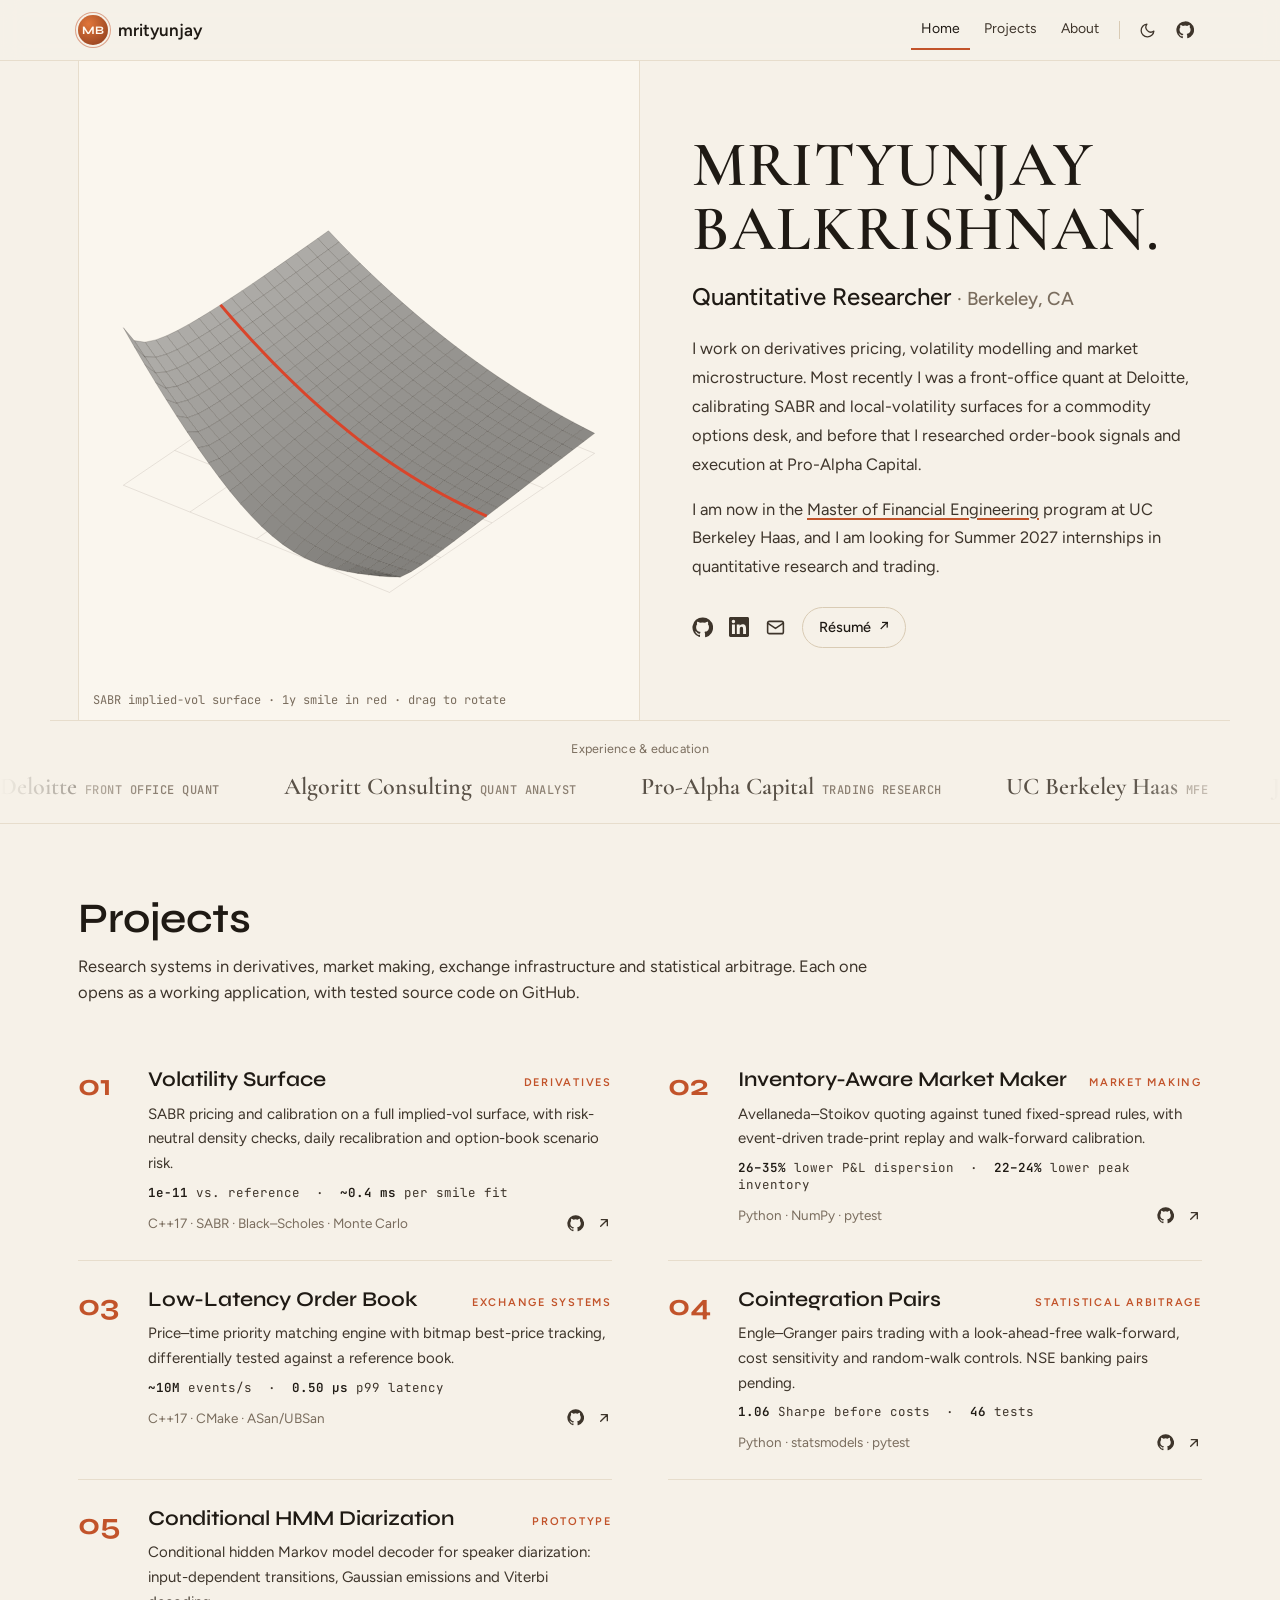
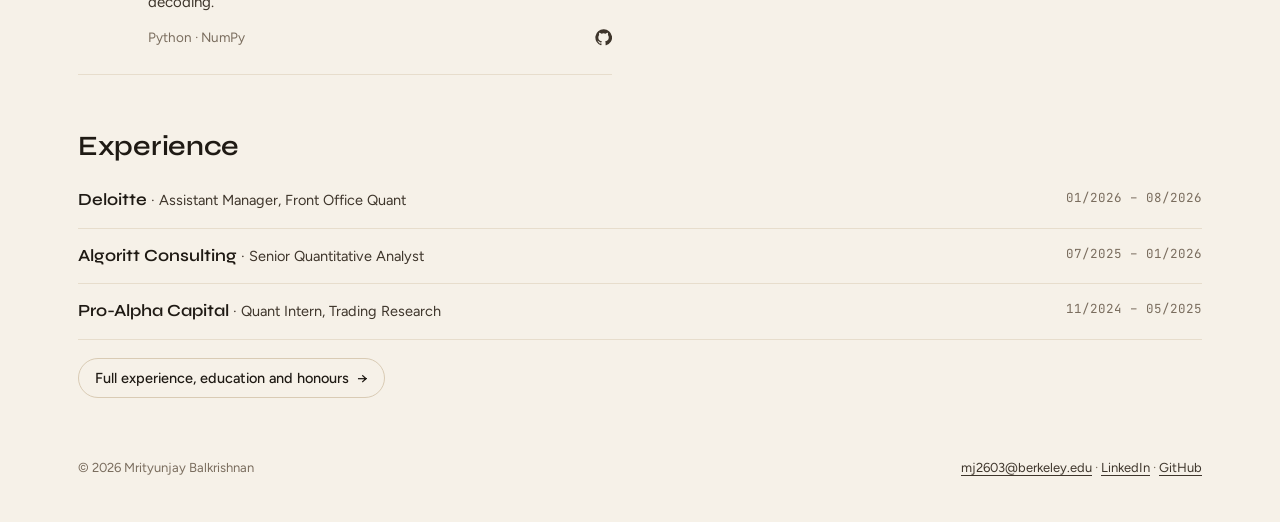
==== commit 2fc77cbe: "Editorial home page with warm palette; unify site header - Home follows an editorial layout: faceted" ====
--- a/index.html
+++ b/index.html
@@ -4,53 +4,75 @@
 <meta charset="UTF-8">
 <meta name="viewport" content="width=device-width, initial-scale=1.0">
 <title>Mrityunjay Balkrishnan · Quantitative Research</title>
-<meta name="description" content="Mrityunjay Balkrishnan, Master of Financial Engineering candidate at UC Berkeley Haas. Projects in volatility modelling, market making, order-book engineering and statistical arbitrage.">
+<meta name="description" content="Mrityunjay Balkrishnan, Master of Financial Engineering candidate at UC Berkeley Haas. Volatility modelling, market making, order-book engineering and statistical arbitrage.">
 <meta property="og:title" content="Mrityunjay Balkrishnan · Quantitative Research">
 <meta property="og:description" content="Berkeley MFE candidate. Volatility surfaces, market making, a C++ order book engine and statistical arbitrage, each running live.">
 <meta property="og:type" content="website"><meta property="og:url" content="https://mj2603.github.io/">
-<link rel="icon" href="data:image/svg+xml,%3Csvg xmlns='http://www.w3.org/2000/svg' viewBox='0 0 32 32'%3E%3Crect width='32' height='32' rx='7' fill='%23111418'/%3E%3Cpath d='M7 22V10l5 7 5-7v12M21 10v9a3 3 0 0 0 4 3' stroke='%23ffffff' stroke-width='2.4' fill='none' stroke-linecap='round' stroke-linejoin='round'/%3E%3C/svg%3E">
+<link rel="icon" href="data:image/svg+xml,%3Csvg xmlns='http://www.w3.org/2000/svg' viewBox='0 0 32 32'%3E%3Ccircle cx='16' cy='16' r='16' fill='%23c2532a'/%3E%3Ctext x='16' y='21' font-family='Arial' font-weight='700' font-size='13' text-anchor='middle' fill='%23fffaf2'%3EMB%3C/text%3E%3C/svg%3E">
 <link rel="preconnect" href="https://fonts.googleapis.com"><link rel="preconnect" href="https://fonts.gstatic.com" crossorigin>
-<link href="https://fonts.googleapis.com/css2?family=Inter:wght@400;500;600;700&family=JetBrains+Mono:wght@400;500;600&display=swap" rel="stylesheet">
+<link href="https://fonts.googleapis.com/css2?family=Cormorant+Garamond:wght@500;600&family=Figtree:wght@400;500;600;700&family=JetBrains+Mono:wght@400;500;600&family=Syne:wght@600;700&display=swap" rel="stylesheet">
 <link rel="stylesheet" href="assets/desk.css">
 <script>try{const t=localStorage.getItem('theme');if(t)document.documentElement.dataset.theme=t;}catch(e){}</script>
 </head>
 <body>
 <a class="skip" href="#main">Skip to content</a>
-<header class="top">
-  <a class="brand" href="index.html">Mrityunjay Balkrishnan<span>Berkeley MFE</span></a>
-  <nav class="desks" aria-label="Site"><a href="index.html" aria-current="page">Home</a><a href="vol.html">Volatility</a><a href="mm.html">Market making</a><a href="lob.html">Order book</a><a href="pairs.html">Pairs</a><a href="about.html">About</a></nav>
-  <a class="btn ghost" href="resume.pdf" target="_blank" rel="noopener" style="padding:6px 12px">Résumé</a>
-  <button class="iconbtn" id="theme" aria-label="Toggle dark mode" title="Theme">◐</button>
-</header>
+<header class="h-nav"><div class="in">
+  <a class="h-logo" href="index.html"><i aria-hidden="true">MB</i>mrityunjay</a>
+  <nav class="h-links" aria-label="Site">
+    <a href="index.html" aria-current="page">Home</a>
+    <a href="#projects" class="hide-s">Projects</a>
+    <a href="about.html">About</a>
+    <span class="sep hide-s" aria-hidden="true"></span>
+    <button class="ic" id="theme" type="button" aria-label="Toggle dark mode" title="Theme"><svg width="17" height="17" viewBox="0 0 24 24" fill="none" stroke="currentColor" stroke-width="1.8" stroke-linecap="round" stroke-linejoin="round" aria-hidden="true"><path d="M21 12.8A9 9 0 1 1 11.2 3a7 7 0 0 0 9.8 9.8z"/></svg></button>
+    <a class="ic" href="https://github.com/Mj2603" target="_blank" rel="noopener" aria-label="GitHub"><svg width="18" height="18" viewBox="0 0 24 24" fill="currentColor" aria-hidden="true"><path d="M12 .5a11.5 11.5 0 0 0-3.64 22.41c.58.1.79-.25.79-.56v-2c-3.2.7-3.88-1.37-3.88-1.37-.53-1.33-1.28-1.69-1.28-1.69-1.05-.71.08-.7.08-.7 1.16.08 1.77 1.19 1.77 1.19 1.03 1.77 2.71 1.26 3.37.96.1-.75.4-1.26.73-1.55-2.55-.29-5.24-1.28-5.24-5.69 0-1.26.45-2.29 1.19-3.09-.12-.29-.52-1.46.11-3.05 0 0 .97-.31 3.17 1.18a11 11 0 0 1 5.77 0c2.2-1.49 3.17-1.18 3.17-1.18.63 1.59.23 2.76.11 3.05.74.8 1.19 1.83 1.19 3.09 0 4.42-2.69 5.39-5.26 5.68.41.36.78 1.06.78 2.14v3.17c0 .31.21.67.8.56A11.5 11.5 0 0 0 12 .5z"/></svg></a>
+  </nav>
+</div></header>
 
-<main id="main" class="wrap">
-  <section class="hero">
-    <div>
-      <p class="eyebrow">Master of Financial Engineering · UC Berkeley Haas · Jan 2028</p>
-      <h1>Mrityunjay Balkrishnan</h1>
-      <p class="lede">Quantitative researcher working on derivatives pricing, volatility modelling and market microstructure. Previously Front Office Quant at Deloitte (commodity options), Senior Quantitative Analyst at Algoritt Consulting, and trading research at Pro-Alpha Capital.</p>
-      <p class="seek"><span class="dot" aria-hidden="true"></span>Seeking Summer 2027 quantitative research and trading internships.</p>
-      <div class="cta">
-        <a class="btn" href="#projects">Projects</a>
-        <a class="btn ghost" href="about.html">Experience</a>
-        <a class="btn ghost" href="resume.pdf" target="_blank" rel="noopener">Résumé</a>
-        <a class="btn ghost" href="https://github.com/Mj2603" target="_blank" rel="noopener">GitHub</a>
+<main id="main">
+  <section class="h-hero">
+    <div class="h-art">
+      <canvas id="hero-surf" role="img" aria-label="SABR implied volatility surface rendered as a faceted 3D form, with the one-year smile highlighted in red"></canvas>
+      <span class="cap">SABR implied-vol surface · 1y smile in red · drag to rotate</span>
+    </div>
+    <div class="h-intro">
+      <h1 class="h-name">Mrityunjay Balkrishnan.</h1>
+      <p class="h-role">Quantitative Researcher <span>· Berkeley, CA</span></p>
+      <p class="t">I work on derivatives pricing, volatility modelling and market microstructure. Most recently I was a front-office quant at Deloitte, calibrating SABR and local-volatility surfaces for a commodity options desk, and before that I researched order-book signals and execution at Pro-Alpha Capital.</p>
+      <p class="t">I am now in the <a href="https://mfe.haas.berkeley.edu/" target="_blank" rel="noopener">Master of Financial Engineering</a> program at UC Berkeley Haas, and I am looking for Summer 2027 internships in quantitative research and trading.</p>
+      <div class="h-social">
+        <a class="i" href="https://github.com/Mj2603" target="_blank" rel="noopener" aria-label="GitHub"><svg width="21" height="21" viewBox="0 0 24 24" fill="currentColor" aria-hidden="true"><path d="M12 .5a11.5 11.5 0 0 0-3.64 22.41c.58.1.79-.25.79-.56v-2c-3.2.7-3.88-1.37-3.88-1.37-.53-1.33-1.28-1.69-1.28-1.69-1.05-.71.08-.7.08-.7 1.16.08 1.77 1.19 1.77 1.19 1.03 1.77 2.71 1.26 3.37.96.1-.75.4-1.26.73-1.55-2.55-.29-5.24-1.28-5.24-5.69 0-1.26.45-2.29 1.19-3.09-.12-.29-.52-1.46.11-3.05 0 0 .97-.31 3.17 1.18a11 11 0 0 1 5.77 0c2.2-1.49 3.17-1.18 3.17-1.18.63 1.59.23 2.76.11 3.05.74.8 1.19 1.83 1.19 3.09 0 4.42-2.69 5.39-5.26 5.68.41.36.78 1.06.78 2.14v3.17c0 .31.21.67.8.56A11.5 11.5 0 0 0 12 .5z"/></svg></a>
+        <a class="i" href="https://www.linkedin.com/in/mj2603/" target="_blank" rel="noopener" aria-label="LinkedIn"><svg width="20" height="20" viewBox="0 0 24 24" fill="currentColor" aria-hidden="true"><path d="M20.45 20.45h-3.56v-5.57c0-1.33-.02-3.04-1.85-3.04-1.86 0-2.14 1.45-2.14 2.95v5.66H9.35V9h3.41v1.56h.05c.48-.9 1.64-1.85 3.37-1.85 3.6 0 4.27 2.37 4.27 5.46v6.28zM5.34 7.43a2.06 2.06 0 1 1 0-4.13 2.06 2.06 0 0 1 0 4.13zM7.12 20.45H3.56V9h3.56v11.45zM22.22 0H1.77C.79 0 0 .77 0 1.73v20.54C0 23.23.79 24 1.77 24h20.45c.98 0 1.78-.77 1.78-1.73V1.73C24 .77 23.2 0 22.22 0z"/></svg></a>
+        <a class="i" href="mailto:mj2603@berkeley.edu" aria-label="Email"><svg width="21" height="21" viewBox="0 0 24 24" fill="none" stroke="currentColor" stroke-width="1.8" stroke-linecap="round" stroke-linejoin="round" aria-hidden="true"><rect x="3" y="5" width="18" height="14" rx="2"/><path d="m3 7 9 6 9-6"/></svg></a>
+        <a class="pillbtn" href="resume.pdf" target="_blank" rel="noopener">Résumé <span aria-hidden="true">↗</span></a>
       </div>
-    </div>
-    <div class="panel surfcard">
-      <canvas class="surf" id="hero-surf" role="img" aria-label="SABR implied volatility surface"></canvas>
-      <div class="lbl"><b>SABR implied-volatility surface</b><br>β 0.5 · ρ −0.35 · ν 0.6</div>
-      <div class="hint">drag to rotate · <a href="vol.html">volatility project →</a></div>
     </div>
   </section>
 
-  <section class="sec" id="projects">
-    <div class="sh"><p class="k">Projects</p><h2>Selected work</h2>
-      <p>Each project opens as its own working application, with the model running live, its results, and a link to the tested source code.</p></div>
-    <div class="tiles" id="tiles"></div>
+  <section class="h-strip" aria-label="Experience and education">
+    <div class="lbl">Experience &amp; education</div>
+    <div class="mask"><div class="row">
+      <span>Deloitte<small>FRONT OFFICE QUANT</small></span><span>Algoritt Consulting<small>QUANT ANALYST</small></span><span>Pro-Alpha Capital<small>TRADING RESEARCH</small></span><span>UC Berkeley Haas<small>MFE</small></span><span>Jadavpur University<small>B.E.</small></span>
+      <span aria-hidden="true">Deloitte<small>FRONT OFFICE QUANT</small></span><span aria-hidden="true">Algoritt Consulting<small>QUANT ANALYST</small></span><span aria-hidden="true">Pro-Alpha Capital<small>TRADING RESEARCH</small></span><span aria-hidden="true">UC Berkeley Haas<small>MFE</small></span><span aria-hidden="true">Jadavpur University<small>B.E.</small></span>
+    </div></div>
   </section>
 
-  <footer class="foot"><span>© 2026 Mrityunjay Balkrishnan · Berkeley, CA</span><span><a href="mailto:mj2603@berkeley.edu">mj2603@berkeley.edu</a> · <a href="https://www.linkedin.com/in/mj2603/" target="_blank" rel="noopener">LinkedIn</a> · <a href="https://github.com/Mj2603" target="_blank" rel="noopener">GitHub</a></span></footer>
+  <section class="h-sec" id="projects">
+    <h2>Projects</h2>
+    <p class="sub">Research systems in derivatives, market making, exchange infrastructure and statistical arbitrage. Each one opens as a working application, with tested source code on GitHub.</p>
+    <div class="plist" id="plist"></div>
+  </section>
+
+  <section class="h-sec" style="padding-top:24px">
+    <h2 style="font-size:28px">Experience</h2>
+    <ul class="xlist">
+      <li><div><b>Deloitte</b> <span class="r">· Assistant Manager, Front Office Quant</span></div><span class="d">01/2026 – 08/2026</span></li>
+      <li><div><b>Algoritt Consulting</b> <span class="r">· Senior Quantitative Analyst</span></div><span class="d">07/2025 – 01/2026</span></li>
+      <li><div><b>Pro-Alpha Capital</b> <span class="r">· Quant Intern, Trading Research</span></div><span class="d">11/2024 – 05/2025</span></li>
+    </ul>
+    <p style="margin:18px 0 0"><a class="pillbtn" href="about.html">Full experience, education and honours <span aria-hidden="true">→</span></a></p>
+  </section>
+
+  <footer class="h-foot"><span>© 2026 Mrityunjay Balkrishnan</span><span><a href="mailto:mj2603@berkeley.edu">mj2603@berkeley.edu</a> · <a href="https://www.linkedin.com/in/mj2603/" target="_blank" rel="noopener">LinkedIn</a> · <a href="https://github.com/Mj2603" target="_blank" rel="noopener">GitHub</a></span></footer>
 </main>
 <script src="assets/core.js"></script>
 <script src="assets/home.js"></script>
--- a/assets/desk.css
+++ b/assets/desk.css
@@ -1,15 +1,16 @@
-/* Light by default; dark is opt-in via the toggle. */
+/* Warm light by default; warm dark via the toggle. */
 :root{
-  --bg:#f7f7f5; --panel:#ffffff; --panel2:#fbfbfa; --raise:#f1f2f4; --line:#e6e6e3; --line2:#d6d8dc;
-  --ink:#111418; --ink2:#2f3640; --muted:#636c78; --grid:#f0f1f2; --axis:#b9bfc7;
-  --s1:#2563eb; --s2:#0e9f6e; --s3:#d97706; --s4:#7c3aed; --s5:#dc2626; --up:#0e9f6e; --dn:#dc2626; --accent:#2563eb; --accent-ink:#ffffff;
-  --r:12px; --sans:'Inter',system-ui,-apple-system,'Segoe UI',sans-serif; --mono:'JetBrains Mono',ui-monospace,Menlo,monospace;
+  --bg:#f6f1e8; --panel:#fffdf8; --panel2:#faf6ee; --raise:#f1eadd; --line:#e7ddcc; --line2:#d9cbb4;
+  --ink:#1f1a14; --ink2:#3e352b; --muted:#7a6d5e; --grid:#efe7d9; --axis:#c5b59c;
+  --s1:#c2532a; --s2:#2f7d6d; --s3:#c68a1f; --s4:#7a4d9c; --s5:#b03a2e; --up:#3a8a5c; --dn:#c0392b; --accent:#c2532a; --accent-ink:#fffaf2;
+  --r:12px; --sans:'Figtree',system-ui,-apple-system,'Segoe UI',sans-serif; --mono:'JetBrains Mono',ui-monospace,Menlo,monospace;
+  --serif:'Cormorant Garamond',Georgia,serif; --display:'Syne','Figtree',sans-serif;
   color-scheme:light;
 }
 :root[data-theme="dark"]{
-  --bg:#0b0d11; --panel:#12161c; --panel2:#151a21; --raise:#1a2029; --line:#222a35; --line2:#2d3744;
-  --ink:#e8edf4; --ink2:#c3cbd6; --muted:#8a96a6; --grid:#1a212b; --axis:#3d4958;
-  --s1:#5b9bff; --s2:#34c79f; --s3:#f2ac45; --s4:#ac94ff; --s5:#ff7070; --up:#34c79f; --dn:#ff7070; --accent:#5b9bff; --accent-ink:#06101f; color-scheme:dark; }
+  --bg:#1c1712; --panel:#231d17; --panel2:#28211a; --raise:#2f271f; --line:#3a3027; --line2:#4b3f32;
+  --ink:#f3ece2; --ink2:#d9cebf; --muted:#a39380; --grid:#2c241c; --axis:#5c4c3c;
+  --s1:#e0763a; --s2:#4fb39d; --s3:#e0ab4a; --s4:#b28ad6; --s5:#e2604f; --up:#5cbf86; --dn:#e2604f; --accent:#e0763a; --accent-ink:#1c1712; color-scheme:dark; }
 *{box-sizing:border-box}
 html{scroll-behavior:smooth}
 body{margin:0;background:var(--bg);color:var(--ink);font:14.5px/1.55 var(--sans);-webkit-font-smoothing:antialiased;overflow-x:hidden}
@@ -65,7 +66,7 @@
 /* desk header */
 .dhead{display:flex;flex-wrap:wrap;gap:14px;align-items:center;justify-content:space-between;margin-bottom:12px}
 .dtitle{background:var(--panel);border:1px solid var(--line);border-radius:var(--r);padding:12px 16px;display:flex;flex-wrap:wrap;align-items:baseline;gap:4px 14px;flex:1 1 420px}
-.dtitle h1{font-size:20px}
+.dtitle h1{font:600 21px/1.2 var(--display);letter-spacing:-.01em}
 .dtitle p{margin:0;color:var(--muted)}
 .modes{display:flex;flex-wrap:wrap;gap:4px;background:var(--panel);border:1px solid var(--line);border-radius:10px;padding:4px}
 .modes label{cursor:pointer}
@@ -200,12 +201,12 @@
 table.t td:has(input),table.t td:has(select){padding:6px 8px}
 
 /* per-project identity */
-body[data-desk="vol"]{--accent:#4338ca} body[data-desk="mm"]{--accent:#0f766e} body[data-desk="lob"]{--accent:#b45309} body[data-desk="pairs"]{--accent:#7e22ce}
-:root[data-theme="dark"] body[data-desk="vol"]{--accent:#8b8cff} :root[data-theme="dark"] body[data-desk="mm"]{--accent:#2dd4bf} :root[data-theme="dark"] body[data-desk="lob"]{--accent:#fbbf24} :root[data-theme="dark"] body[data-desk="pairs"]{--accent:#c084fc}
+body[data-desk="vol"]{--accent:#c2532a} body[data-desk="mm"]{--accent:#2f7d6d} body[data-desk="lob"]{--accent:#a8701a} body[data-desk="pairs"]{--accent:#7a4d9c}
+:root[data-theme="dark"] body[data-desk="vol"]{--accent:#e0763a} :root[data-theme="dark"] body[data-desk="mm"]{--accent:#4fb39d} :root[data-theme="dark"] body[data-desk="lob"]{--accent:#e0ab4a} :root[data-theme="dark"] body[data-desk="pairs"]{--accent:#b28ad6}
 body[data-desk] .top{box-shadow:inset 0 -2px 0 var(--accent)}
 body[data-desk] .desks a[aria-current="page"]{color:var(--accent);box-shadow:inset 0 0 0 1px color-mix(in srgb,var(--accent) 40%,transparent);background:color-mix(in srgb,var(--accent) 7%,transparent)}
 body[data-desk] .pill::before{background:var(--accent)}
-.proj-no{font:600 11.5px var(--mono);letter-spacing:.12em;text-transform:uppercase;color:var(--accent)}
+.proj-no{font:700 13px var(--display);letter-spacing:.12em;text-transform:uppercase;color:var(--accent)}
 .brief{display:grid;gap:1px;background:var(--line);border:1px solid var(--line);border-radius:var(--r);overflow:hidden;margin:0 0 16px}
 @media(min-width:900px){.brief{grid-template-columns:repeat(4,minmax(0,1fr))}}
 .brief>div{background:var(--panel);padding:14px 16px}
@@ -232,3 +233,72 @@
 .tile .facts{display:flex;flex-wrap:wrap;gap:6px 18px;font:12.5px var(--mono);color:var(--muted)}
 .tile .facts b{color:var(--ink);font-weight:600}
 .tile .go{display:inline-block;margin-top:12px;color:var(--tc);font-weight:600;font-size:14px}
+
+/* ---------- home (editorial) ---------- */
+.h-nav{position:sticky;top:0;z-index:30;background:color-mix(in srgb,var(--bg) 90%,transparent);backdrop-filter:blur(10px);border-bottom:1px solid var(--line)}
+.h-nav .in{max-width:1180px;margin:0 auto;padding:0 16px;height:60px;display:flex;align-items:center;gap:18px}
+@media(min-width:760px){.h-nav .in{padding:0 28px}}
+.h-logo{display:flex;align-items:center;gap:10px;color:var(--ink);text-decoration:none;font:600 17px var(--sans)}
+.h-logo i{width:30px;height:30px;border-radius:50%;display:grid;place-items:center;font:700 11.5px var(--display);font-style:normal;color:#fffaf2;background:radial-gradient(circle at 35% 30%,#e0763a,#8a3a1c);box-shadow:0 0 0 2px var(--bg),0 0 0 3px color-mix(in srgb,var(--accent) 50%,transparent)}
+.h-links{margin-left:auto;display:flex;align-items:center;gap:4px;font-size:14px}
+.h-links a{color:var(--ink2);text-decoration:none;padding:8px 10px;border-bottom:2px solid transparent}
+.h-links a:hover{color:var(--ink)}
+.h-links a[aria-current="page"]{color:var(--ink);border-color:var(--accent)}
+.h-links .sep{width:1px;height:18px;background:var(--line2);margin:0 6px}
+.h-links .ic{display:grid;place-items:center;width:34px;height:34px;padding:0;border:0;border-radius:8px;background:none;cursor:pointer;color:var(--ink2)}
+.h-links .ic:hover{color:var(--ink);background:var(--raise)}
+@media(max-width:640px){.h-links .hide-s{display:none}}
+.h-hero{max-width:1180px;margin:0 auto;display:grid;border-bottom:1px solid var(--line)}
+@media(min-width:960px){.h-hero{grid-template-columns:minmax(0,1fr) minmax(0,1fr);padding:0 28px}}
+.h-art{position:relative;background:#faf6ee;min-height:340px;border-inline:1px solid var(--line)}
+:root[data-theme="dark"] .h-art{background:#f7f2e9}
+.h-art canvas{display:block;width:100%;height:100%;min-height:340px;position:absolute;inset:0}
+.h-art .cap{position:absolute;left:14px;bottom:12px;font:12px var(--mono);color:#7a6d5e;pointer-events:none}
+@media(min-width:960px){.h-art{min-height:560px}}
+.h-intro{padding:40px 16px 44px}
+@media(min-width:960px){.h-intro{padding:72px 0 72px 52px;display:flex;flex-direction:column;justify-content:center}}
+.h-name{font:600 clamp(40px,5.4vw,64px)/1 var(--serif);letter-spacing:.01em;text-transform:uppercase;margin:0 0 20px}
+.h-role{font:500 clamp(19px,2.1vw,24px)/1.3 var(--sans);margin:0 0 22px}
+.h-role span{color:var(--muted);font-size:.78em;font-weight:500}
+.h-intro p.t{font-size:16.5px;line-height:1.75;color:var(--ink2);margin:0 0 16px;max-width:600px}
+.h-intro p.t a{color:inherit;text-decoration-color:var(--accent);text-decoration-thickness:2px}
+.h-social{display:flex;align-items:center;gap:16px;margin-top:10px;flex-wrap:wrap}
+.h-social a.i{color:var(--ink2);display:grid;place-items:center}
+.h-social a.i:hover{color:var(--accent)}
+.pillbtn{display:inline-flex;align-items:center;gap:8px;border:1px solid var(--line2);border-radius:999px;padding:8px 16px;color:var(--ink);text-decoration:none;font-weight:500;font-size:14.5px}
+.pillbtn:hover{border-color:var(--accent);color:var(--accent)}
+.h-strip{border-bottom:1px solid var(--line);padding:18px 0 22px;overflow:hidden;position:relative}
+.h-strip .lbl{text-align:center;font-size:12.5px;color:var(--muted);margin-bottom:14px;letter-spacing:.02em}
+.h-strip .mask{-webkit-mask-image:linear-gradient(90deg,transparent,#000 12%,#000 88%,transparent);mask-image:linear-gradient(90deg,transparent,#000 12%,#000 88%,transparent)}
+.h-strip .row{display:flex;gap:64px;width:max-content;animation:marq 38s linear infinite}
+.h-strip:hover .row{animation-play-state:paused}
+.h-strip .row span{font:600 24px var(--serif);color:var(--ink2);white-space:nowrap;opacity:.85}
+.h-strip .row span small{font:500 12px var(--mono);color:var(--muted);margin-left:8px;letter-spacing:.04em}
+@keyframes marq{from{transform:translateX(0)}to{transform:translateX(-50%)}}
+@media (prefers-reduced-motion:reduce){.h-strip .row{animation:none;flex-wrap:wrap;justify-content:center;width:auto;gap:20px 40px}}
+.h-sec{max-width:1180px;margin:0 auto;padding:56px 16px 24px}
+@media(min-width:760px){.h-sec{padding:72px 28px 32px}}
+.h-sec h2{font:600 clamp(30px,3.6vw,42px)/1.1 var(--display);letter-spacing:-.01em;margin:0 0 12px}
+.h-sec .sub{font-size:16.5px;color:var(--ink2);margin:0 0 36px;max-width:820px}
+.plist{display:grid;gap:0 56px}
+@media(min-width:900px){.plist{grid-template-columns:1fr 1fr}}
+.pitem{display:grid;grid-template-columns:64px minmax(0,1fr);gap:0 6px;padding:26px 0;border-bottom:1px solid var(--line)}
+.pitem .n{font:700 30px/1 var(--display);color:var(--accent);padding-top:3px}
+.pitem .hd{display:flex;align-items:baseline;gap:12px;justify-content:space-between;flex-wrap:wrap}
+.pitem h3{font:600 21px/1.25 var(--display);margin:0}
+.pitem h3 a{color:var(--ink);text-decoration:none}
+.pitem h3 a:hover{color:var(--accent)}
+.pitem .tag{font:600 11px var(--sans);letter-spacing:.16em;text-transform:uppercase;color:var(--accent)}
+.pitem p{margin:8px 0 12px;color:var(--ink2);font-size:15px;line-height:1.65}
+.pitem .ft{display:flex;align-items:center;gap:10px;justify-content:space-between;font-size:13.5px;color:var(--muted)}
+.pitem .ft .ics{display:flex;gap:12px}
+.pitem .ft a{color:var(--ink2);display:grid;place-items:center}
+.pitem .ft a:hover{color:var(--accent)}
+.pitem .res{font:12.5px var(--mono);color:var(--ink2);margin:-4px 0 12px}
+.pitem .res b{color:var(--ink);font-weight:600}
+.xlist{list-style:none;margin:0;padding:0}
+.xlist li{display:grid;grid-template-columns:minmax(0,1fr) auto;gap:4px 18px;padding:16px 0;border-bottom:1px solid var(--line)}
+.xlist b{font:600 17px var(--display)} .xlist .r{color:var(--ink2)} .xlist .d{font:12.5px var(--mono);color:var(--muted);text-align:right}
+.h-foot{max-width:1180px;margin:0 auto;padding:28px 16px 40px;display:flex;flex-wrap:wrap;gap:8px 20px;justify-content:space-between;color:var(--muted);font-size:13px}
+@media(min-width:760px){.h-foot{padding:28px 28px 44px}}
+.h-foot a{color:var(--ink2)}
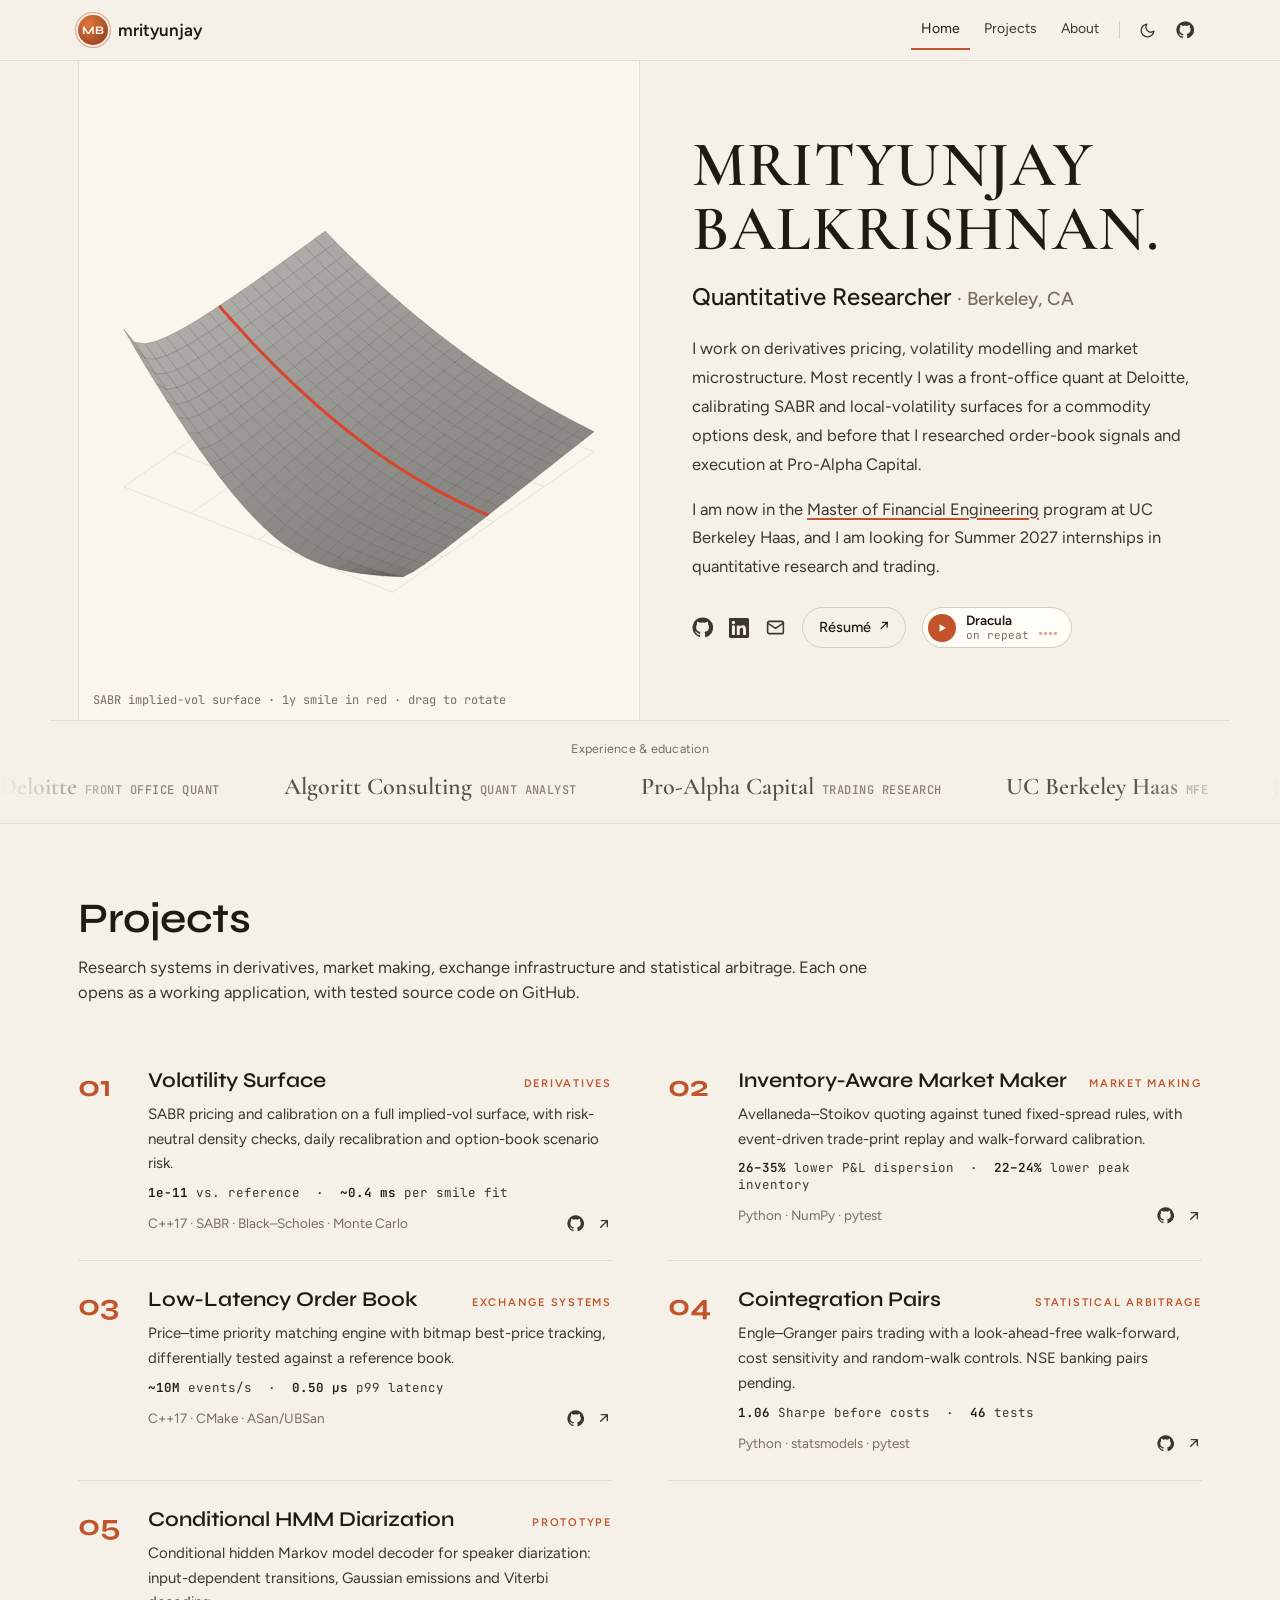
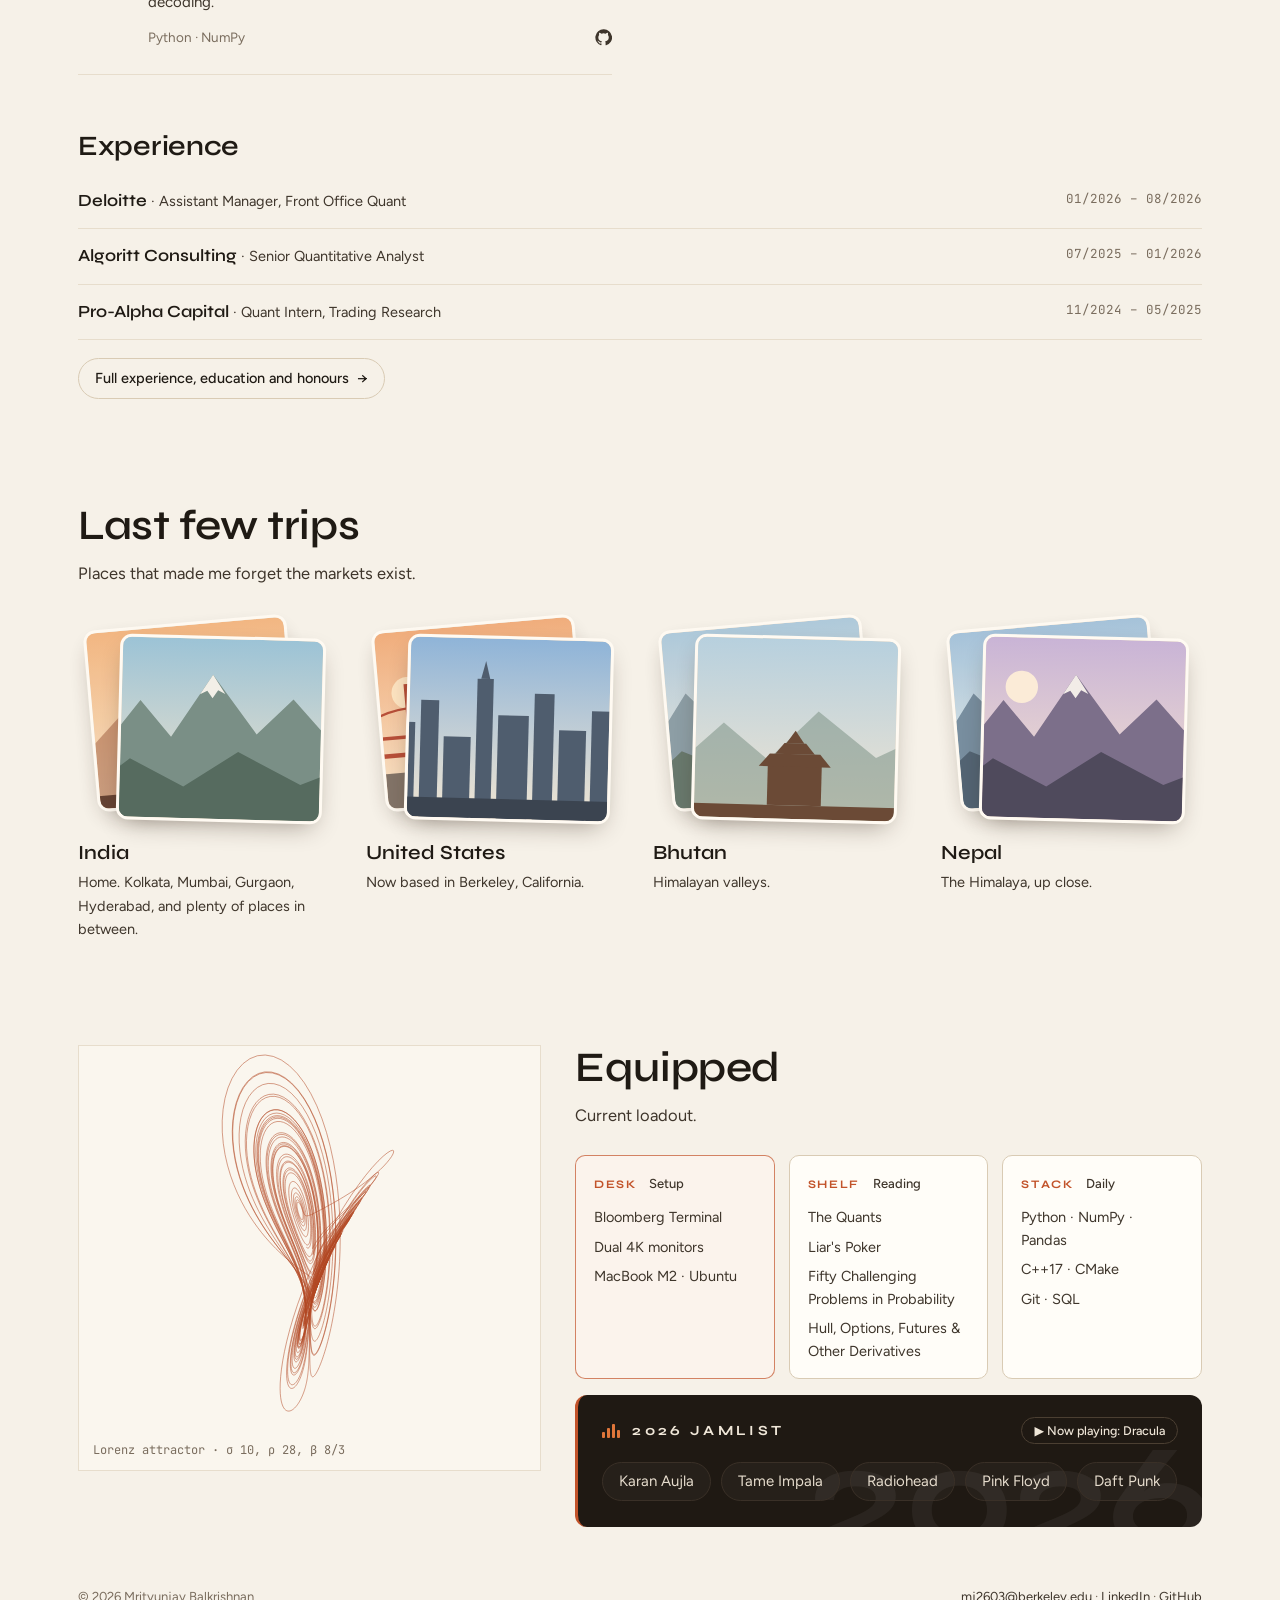
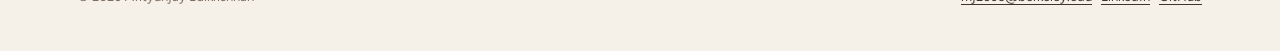
==== commit ade12bf5: "Add Dracula player, travel, Equipped and Jamlist sections to home page Co-Authored-By: Claude Opus 5" ====
--- a/index.html
+++ b/index.html
@@ -44,6 +44,13 @@
         <a class="i" href="https://www.linkedin.com/in/mj2603/" target="_blank" rel="noopener" aria-label="LinkedIn"><svg width="20" height="20" viewBox="0 0 24 24" fill="currentColor" aria-hidden="true"><path d="M20.45 20.45h-3.56v-5.57c0-1.33-.02-3.04-1.85-3.04-1.86 0-2.14 1.45-2.14 2.95v5.66H9.35V9h3.41v1.56h.05c.48-.9 1.64-1.85 3.37-1.85 3.6 0 4.27 2.37 4.27 5.46v6.28zM5.34 7.43a2.06 2.06 0 1 1 0-4.13 2.06 2.06 0 0 1 0 4.13zM7.12 20.45H3.56V9h3.56v11.45zM22.22 0H1.77C.79 0 0 .77 0 1.73v20.54C0 23.23.79 24 1.77 24h20.45c.98 0 1.78-.77 1.78-1.73V1.73C24 .77 23.2 0 22.22 0z"/></svg></a>
         <a class="i" href="mailto:mj2603@berkeley.edu" aria-label="Email"><svg width="21" height="21" viewBox="0 0 24 24" fill="none" stroke="currentColor" stroke-width="1.8" stroke-linecap="round" stroke-linejoin="round" aria-hidden="true"><rect x="3" y="5" width="18" height="14" rx="2"/><path d="m3 7 9 6 9-6"/></svg></a>
         <a class="pillbtn" href="resume.pdf" target="_blank" rel="noopener">Résumé <span aria-hidden="true">↗</span></a>
+        <button class="track" id="track" type="button" aria-pressed="false" aria-label="Play Dracula">
+          <span class="tp" aria-hidden="true"><svg class="play" width="12" height="12" viewBox="0 0 24 24" fill="currentColor"><path d="M7 4.5v15l13-7.5z"/></svg><svg class="pause" width="12" height="12" viewBox="0 0 24 24" fill="currentColor"><path d="M6 4h4v16H6zM14 4h4v16h-4z"/></svg></span>
+          <span class="tt"><b>Dracula</b><small>on repeat</small></span>
+          <span class="eq" aria-hidden="true"><i></i><i></i><i></i><i></i></span>
+          <span class="bar" aria-hidden="true"><span id="track-prog"></span></span>
+        </button>
+        <audio id="track-audio" src="dracula.mp3" preload="none" loop></audio>
       </div>
     </div>
   </section>
@@ -72,6 +79,31 @@
     <p style="margin:18px 0 0"><a class="pillbtn" href="about.html">Full experience, education and honours <span aria-hidden="true">→</span></a></p>
   </section>
 
+  <section class="h-sec" id="travel">
+    <h2>Last few trips</h2>
+    <p class="sub">Places that made me forget the markets exist.</p>
+    <div class="trips" id="trips"></div>
+  </section>
+
+  <section class="h-sec equip">
+    <div class="equip-art"><canvas id="lorenz" role="img" aria-label="Rotating Lorenz attractor drawn as a line figure"></canvas><span class="cap">Lorenz attractor · σ 10, ρ 28, β 8/3</span></div>
+    <div>
+      <h2>Equipped</h2>
+      <p class="sub" style="margin-bottom:26px">Current loadout.</p>
+      <div class="loadout">
+        <div class="lo hot"><span class="k">Desk <em>Setup</em></span><ul><li>Bloomberg Terminal</li><li>Dual 4K monitors</li><li>MacBook M2 · Ubuntu</li></ul></div>
+        <div class="lo"><span class="k">Shelf <em>Reading</em></span><ul><li>The Quants</li><li>Liar's Poker</li><li>Fifty Challenging Problems in Probability</li><li>Hull, Options, Futures &amp; Other Derivatives</li></ul></div>
+        <div class="lo"><span class="k">Stack <em>Daily</em></span><ul><li>Python · NumPy · Pandas</li><li>C++17 · CMake</li><li>Git · SQL</li></ul></div>
+      </div>
+      <div class="jam">
+        <div class="jh"><span class="eqs" aria-hidden="true"><i></i><i></i><i></i><i></i></span><b>2026 Jamlist</b>
+          <button class="jplay" id="jam-play" type="button" aria-label="Play Dracula">▶ <span>Now playing: Dracula</span></button></div>
+        <div class="chips"><span>Karan Aujla</span><span>Tame Impala</span><span>Radiohead</span><span>Pink Floyd</span><span>Daft Punk</span></div>
+        <span class="yr" aria-hidden="true">2026</span>
+      </div>
+    </div>
+  </section>
+
   <footer class="h-foot"><span>© 2026 Mrityunjay Balkrishnan</span><span><a href="mailto:mj2603@berkeley.edu">mj2603@berkeley.edu</a> · <a href="https://www.linkedin.com/in/mj2603/" target="_blank" rel="noopener">LinkedIn</a> · <a href="https://github.com/Mj2603" target="_blank" rel="noopener">GitHub</a></span></footer>
 </main>
 <script src="assets/core.js"></script>
--- a/assets/desk.css
+++ b/assets/desk.css
@@ -302,3 +302,53 @@
 .h-foot{max-width:1180px;margin:0 auto;padding:28px 16px 40px;display:flex;flex-wrap:wrap;gap:8px 20px;justify-content:space-between;color:var(--muted);font-size:13px}
 @media(min-width:760px){.h-foot{padding:28px 28px 44px}}
 .h-foot a{color:var(--ink2)}
+.track{position:relative;display:inline-flex;align-items:center;gap:10px;border:1px solid var(--line2);border-radius:999px;padding:5px 14px 5px 5px;background:var(--panel);cursor:pointer;color:var(--ink);overflow:hidden}
+.track:hover{border-color:var(--accent)}
+.track .tp{width:28px;height:28px;border-radius:50%;display:grid;place-items:center;background:var(--accent);color:var(--accent-ink)}
+.track .pause{display:none} .track.on .pause{display:block} .track.on .play{display:none}
+.track .tt{display:flex;flex-direction:column;align-items:flex-start;line-height:1.1;text-align:left}
+.track .tt b{font-size:13.5px;font-weight:600} .track .tt small{font:11px var(--mono);color:var(--muted)}
+.track .eq{display:flex;align-items:flex-end;gap:2px;height:14px}
+.track .eq i{width:3px;height:3px;border-radius:1px;background:var(--accent);opacity:.5}
+.track.on .eq i{opacity:1;animation:eq .9s ease-in-out infinite} .track.on .eq i:nth-child(2){animation-delay:.15s} .track.on .eq i:nth-child(3){animation-delay:.3s} .track.on .eq i:nth-child(4){animation-delay:.45s}
+@keyframes eq{0%,100%{height:3px}50%{height:14px}}
+.track .bar{position:absolute;left:0;right:0;bottom:0;height:2px;background:transparent}
+.track .bar span{display:block;height:100%;width:0;background:var(--accent);transition:width .25s linear}
+@media (prefers-reduced-motion:reduce){.track.on .eq i{animation:none;height:9px}}
+/* travel */
+.trips{display:grid;gap:34px 26px;grid-template-columns:repeat(auto-fit,minmax(230px,1fr))}
+.trip .stack{position:relative;height:200px;margin:0 6px 18px}
+.trip .ph{position:absolute;inset:14px 10px 0 34px;border-radius:12px;overflow:hidden;box-shadow:0 10px 26px -10px rgba(40,25,10,.45);border:3px solid #fffaf2;background:#e9dccb;transition:transform .35s ease}
+.trip .ph.back{inset:0 40px 18px 6px;transform:rotate(-5deg);opacity:.92}
+.trip .ph.front{transform:rotate(1.5deg)}
+.trip:hover .ph.back{transform:rotate(-8deg) translate(-6px,-4px)} .trip:hover .ph.front{transform:rotate(3deg) translate(4px,-2px)}
+.trip .ph svg,.trip .ph img{position:absolute;inset:0;width:100%;height:100%;object-fit:cover;display:block}
+.trip h3{font:600 20px var(--display);margin:0 0 6px}
+.trip p{margin:0;color:var(--ink2);font-size:14.5px;line-height:1.6}
+@media (prefers-reduced-motion:reduce){.trip .ph{transition:none}}
+/* equipped */
+.equip{display:grid;gap:34px;align-items:start}
+@media(min-width:960px){.equip{grid-template-columns:minmax(0,.85fr) minmax(0,1.15fr)}}
+.equip-art{position:relative;background:#faf6ee;border:1px solid var(--line);aspect-ratio:1/0.92;min-height:300px}
+:root[data-theme="dark"] .equip-art{background:#f1eadf}
+.equip-art canvas{position:absolute;inset:0;width:100%;height:100%}
+.equip-art .cap{position:absolute;left:14px;bottom:12px;font:12px var(--mono);color:#7a6d5e}
+.loadout{display:grid;gap:14px;grid-template-columns:repeat(auto-fit,minmax(190px,1fr));margin-bottom:16px}
+.lo{border:1px solid var(--line2);border-radius:10px;padding:16px 18px;background:var(--panel)}
+.lo.hot{border-color:color-mix(in srgb,var(--accent) 70%,transparent);background:color-mix(in srgb,var(--accent) 6%,var(--panel))}
+.lo .k{font:700 11.5px var(--display);letter-spacing:.14em;text-transform:uppercase;color:var(--accent)}
+.lo .k em{font:500 13px var(--sans);letter-spacing:0;text-transform:none;color:var(--ink2);font-style:normal;margin-left:8px}
+.lo ul{list-style:none;margin:12px 0 0;padding:0;display:grid;gap:7px;color:var(--ink2);font-size:14.5px}
+.jam{position:relative;overflow:hidden;border-radius:12px;padding:22px 24px 26px;background:#1f1913;color:#efe6d8;border-left:3px solid var(--accent)}
+.jam .jh{position:relative;z-index:1;display:flex;align-items:center;gap:12px;flex-wrap:wrap;margin-bottom:18px}
+.jam .jh b{font:700 14px var(--display);letter-spacing:.24em;text-transform:uppercase}
+.jam .eqs{display:flex;align-items:flex-end;gap:2px;height:14px}
+.jam .eqs i{width:3px;background:#e0763a;border-radius:1px;height:6px}
+.jam .eqs i:nth-child(2){height:10px}.jam .eqs i:nth-child(3){height:14px}.jam .eqs i:nth-child(4){height:8px}
+.jam.on .eqs i{animation:eq .9s ease-in-out infinite}.jam.on .eqs i:nth-child(2){animation-delay:.15s}.jam.on .eqs i:nth-child(3){animation-delay:.3s}.jam.on .eqs i:nth-child(4){animation-delay:.45s}
+.jplay{margin-left:auto;background:none;border:1px solid #4b3f32;color:#efe6d8;border-radius:999px;padding:5px 12px;font:500 12.5px var(--sans);cursor:pointer}
+.jplay:hover{border-color:#e0763a;color:#e0763a}
+.jam .chips{position:relative;z-index:1;display:flex;flex-wrap:wrap;gap:10px}
+.jam .chips span{border:1px solid #3a3027;background:rgba(255,255,255,.03);border-radius:999px;padding:7px 16px;font-size:15px;color:#e6dccd}
+.jam .yr{position:absolute;right:-10px;bottom:-46px;font:700 150px/1 var(--display);color:rgba(255,255,255,.05);pointer-events:none}
+@media (prefers-reduced-motion:reduce){.jam.on .eqs i{animation:none}}
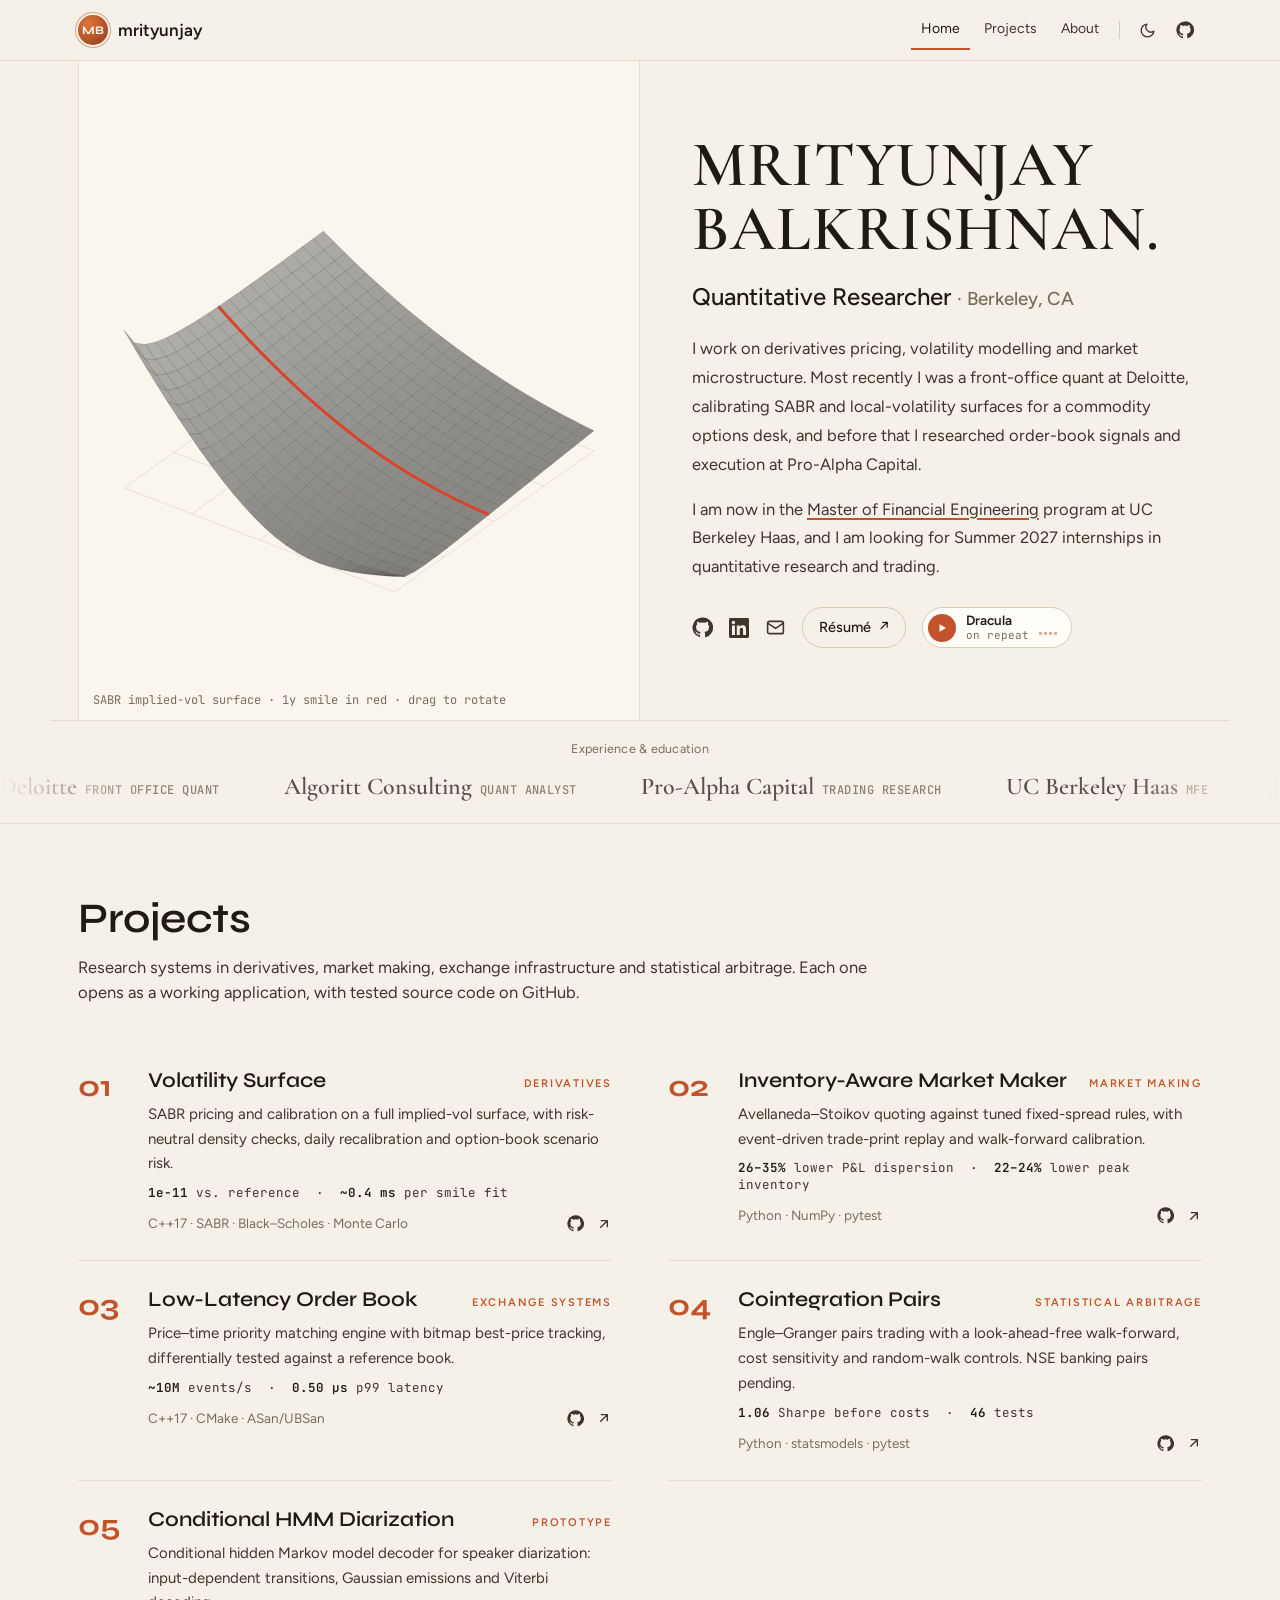
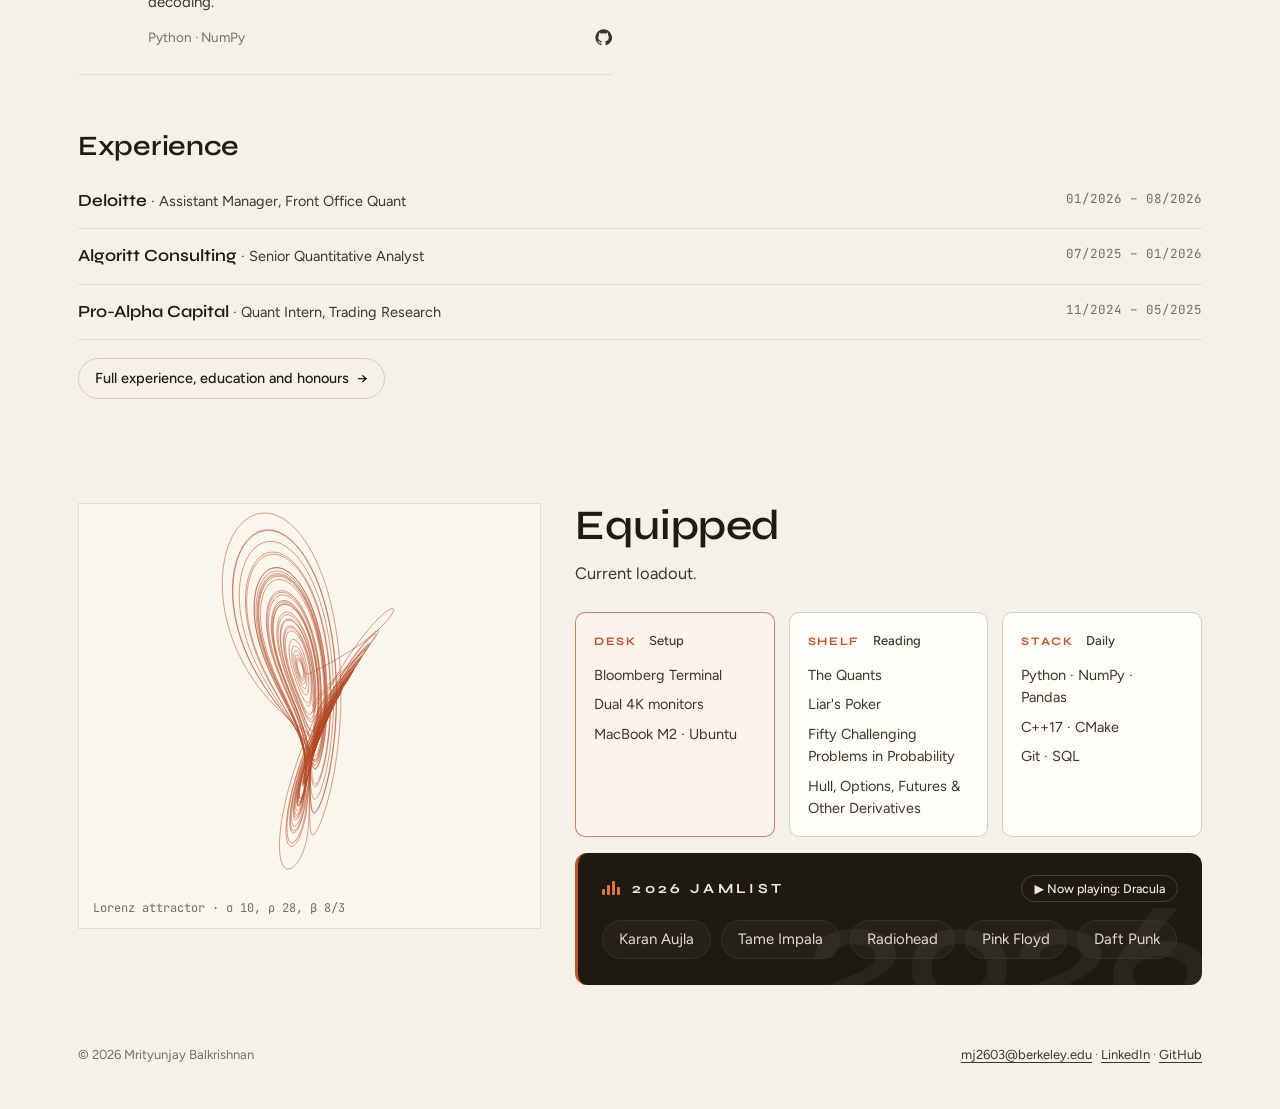
==== commit b6342cbb: "Remove travel section from home page for now Co-Authored-By: Claude Opus 5.5 <noreply@anthropic.com>" ====
--- a/index.html
+++ b/index.html
@@ -79,12 +79,6 @@
     <p style="margin:18px 0 0"><a class="pillbtn" href="about.html">Full experience, education and honours <span aria-hidden="true">→</span></a></p>
   </section>
 
-  <section class="h-sec" id="travel">
-    <h2>Last few trips</h2>
-    <p class="sub">Places that made me forget the markets exist.</p>
-    <div class="trips" id="trips"></div>
-  </section>
-
   <section class="h-sec equip">
     <div class="equip-art"><canvas id="lorenz" role="img" aria-label="Rotating Lorenz attractor drawn as a line figure"></canvas><span class="cap">Lorenz attractor · σ 10, ρ 28, β 8/3</span></div>
     <div>
